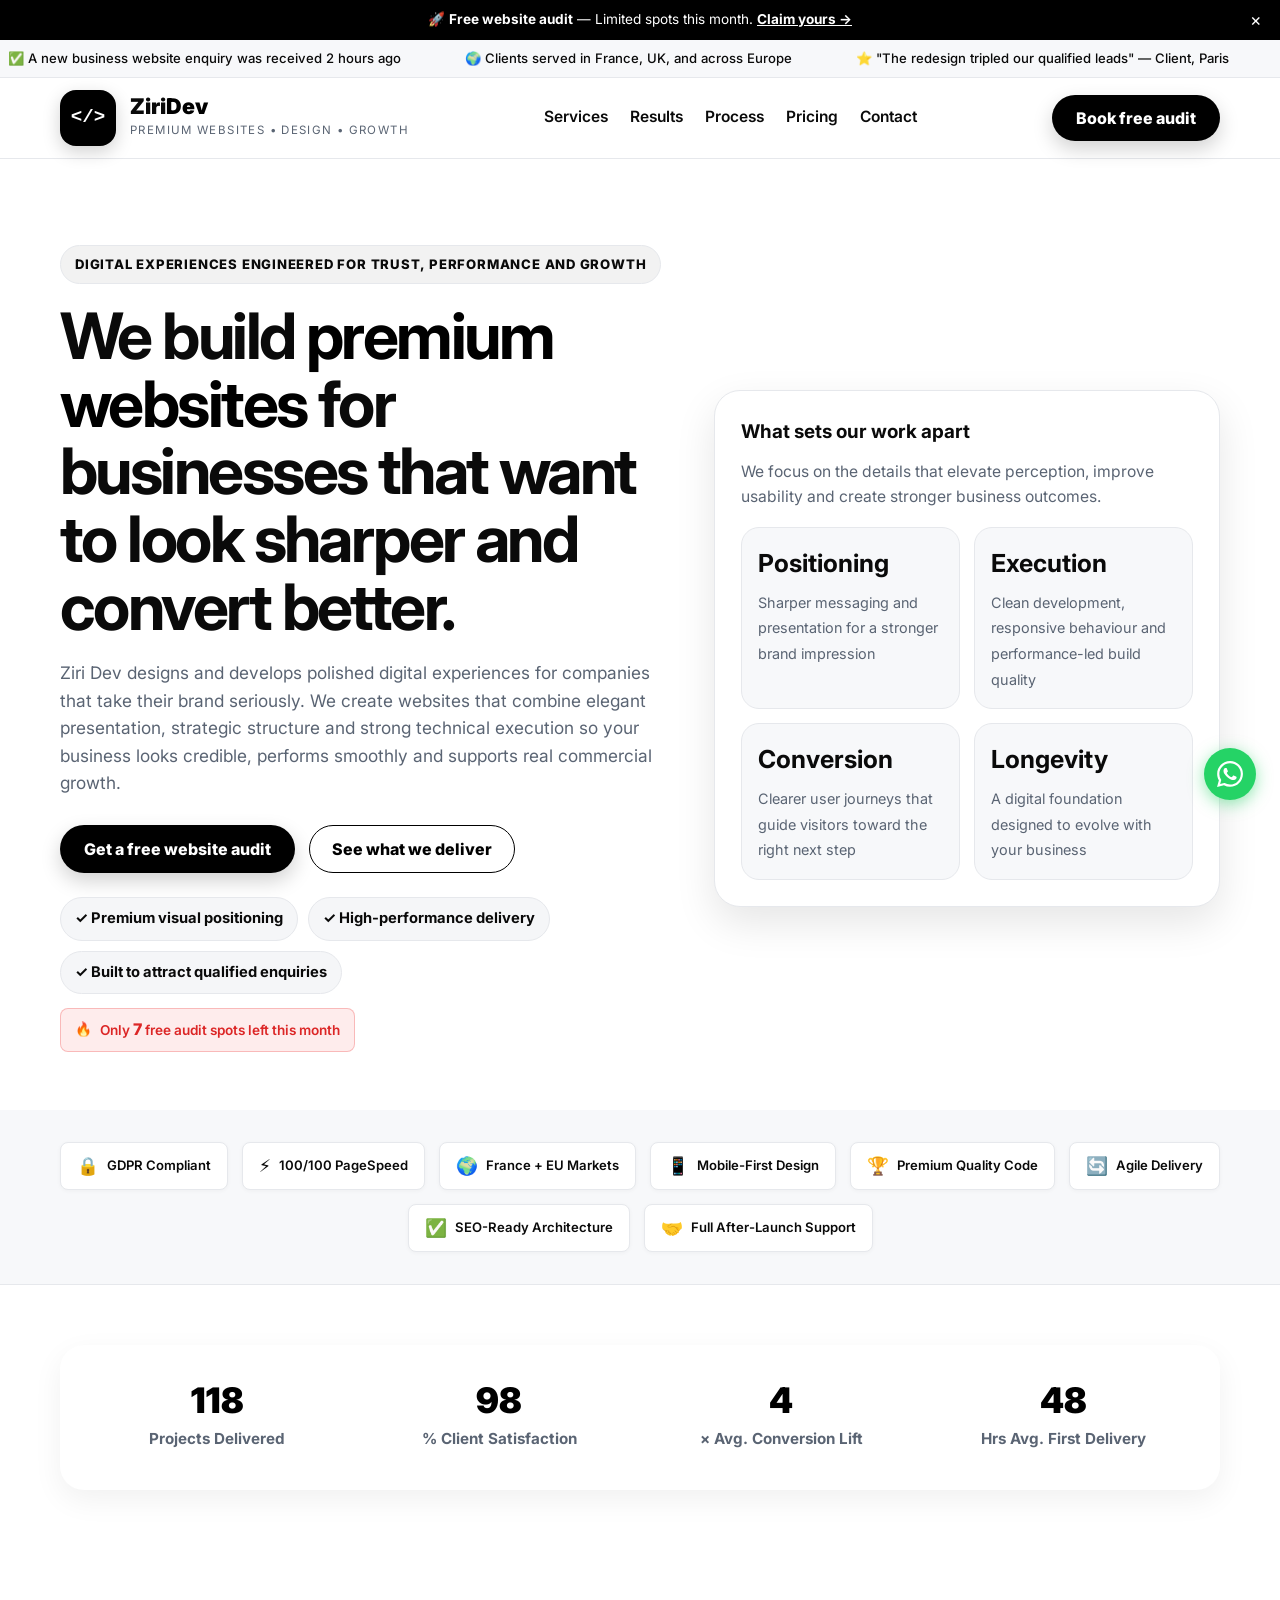
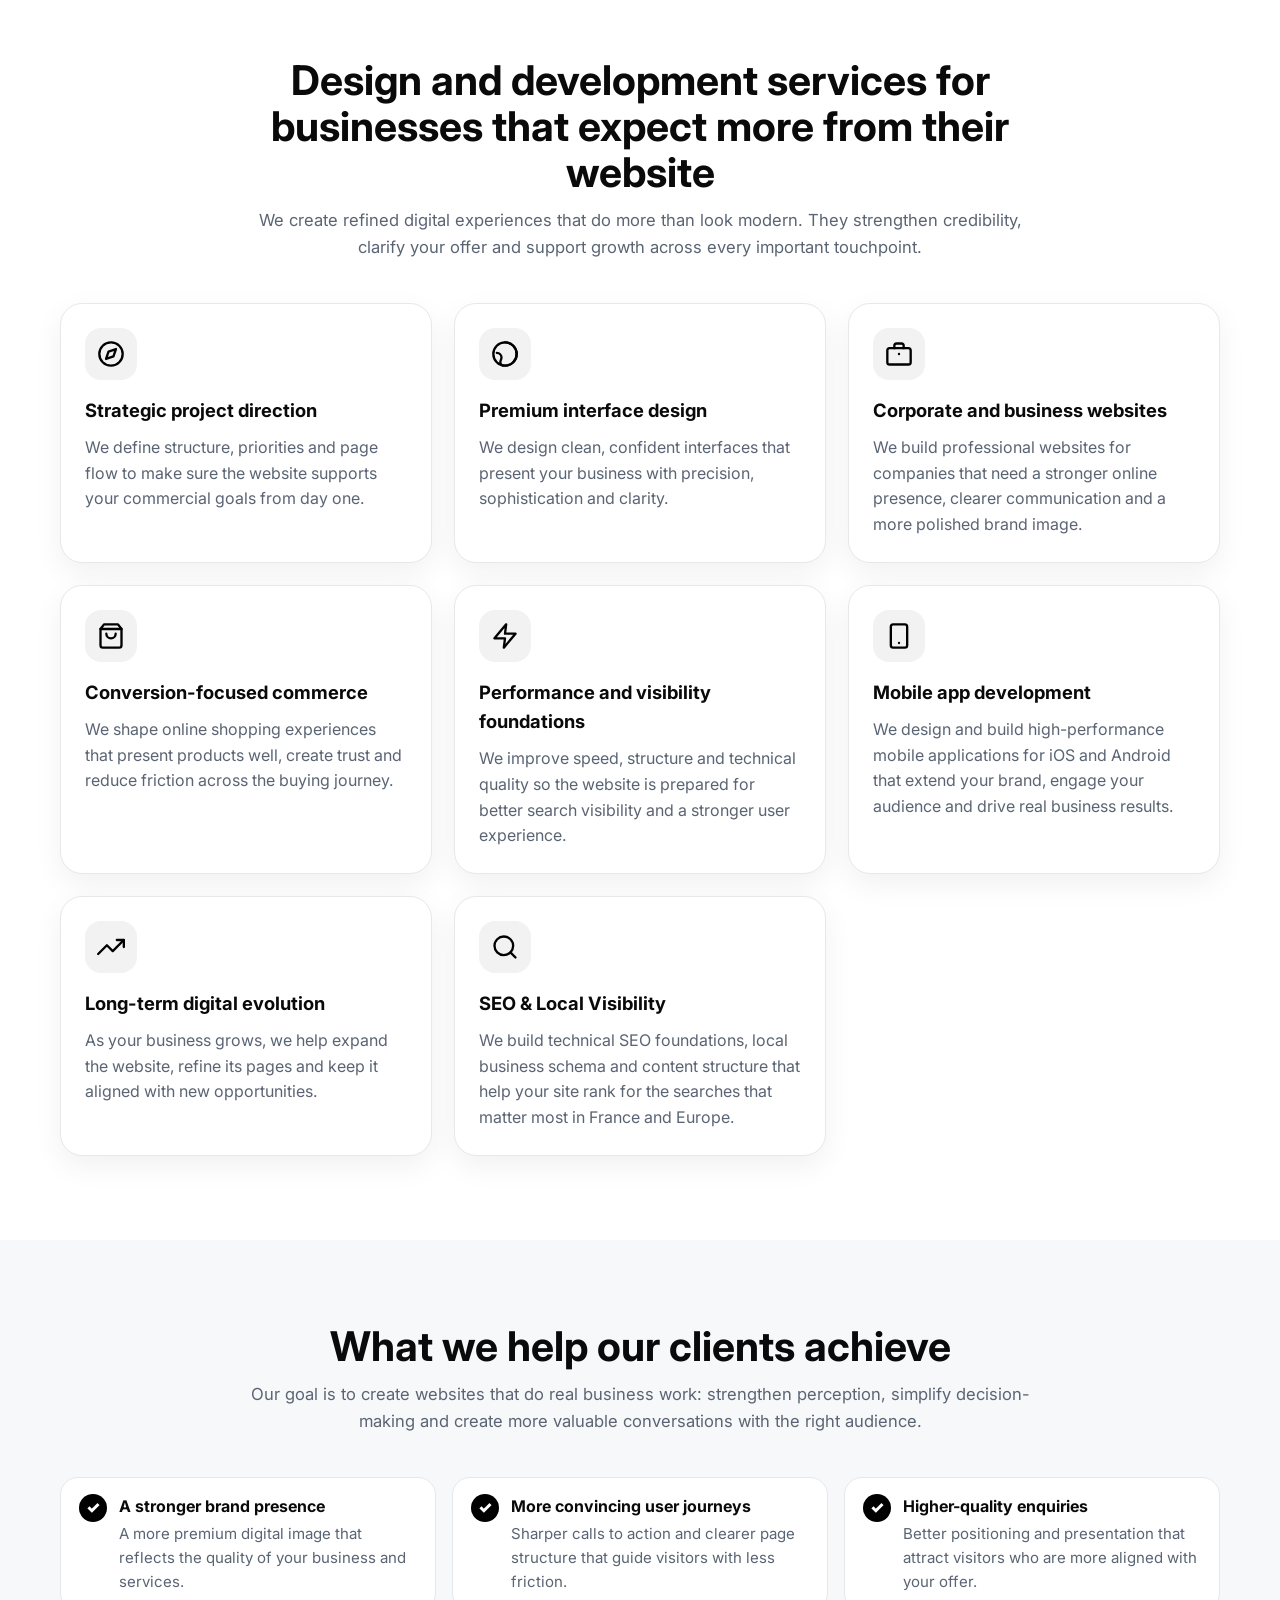
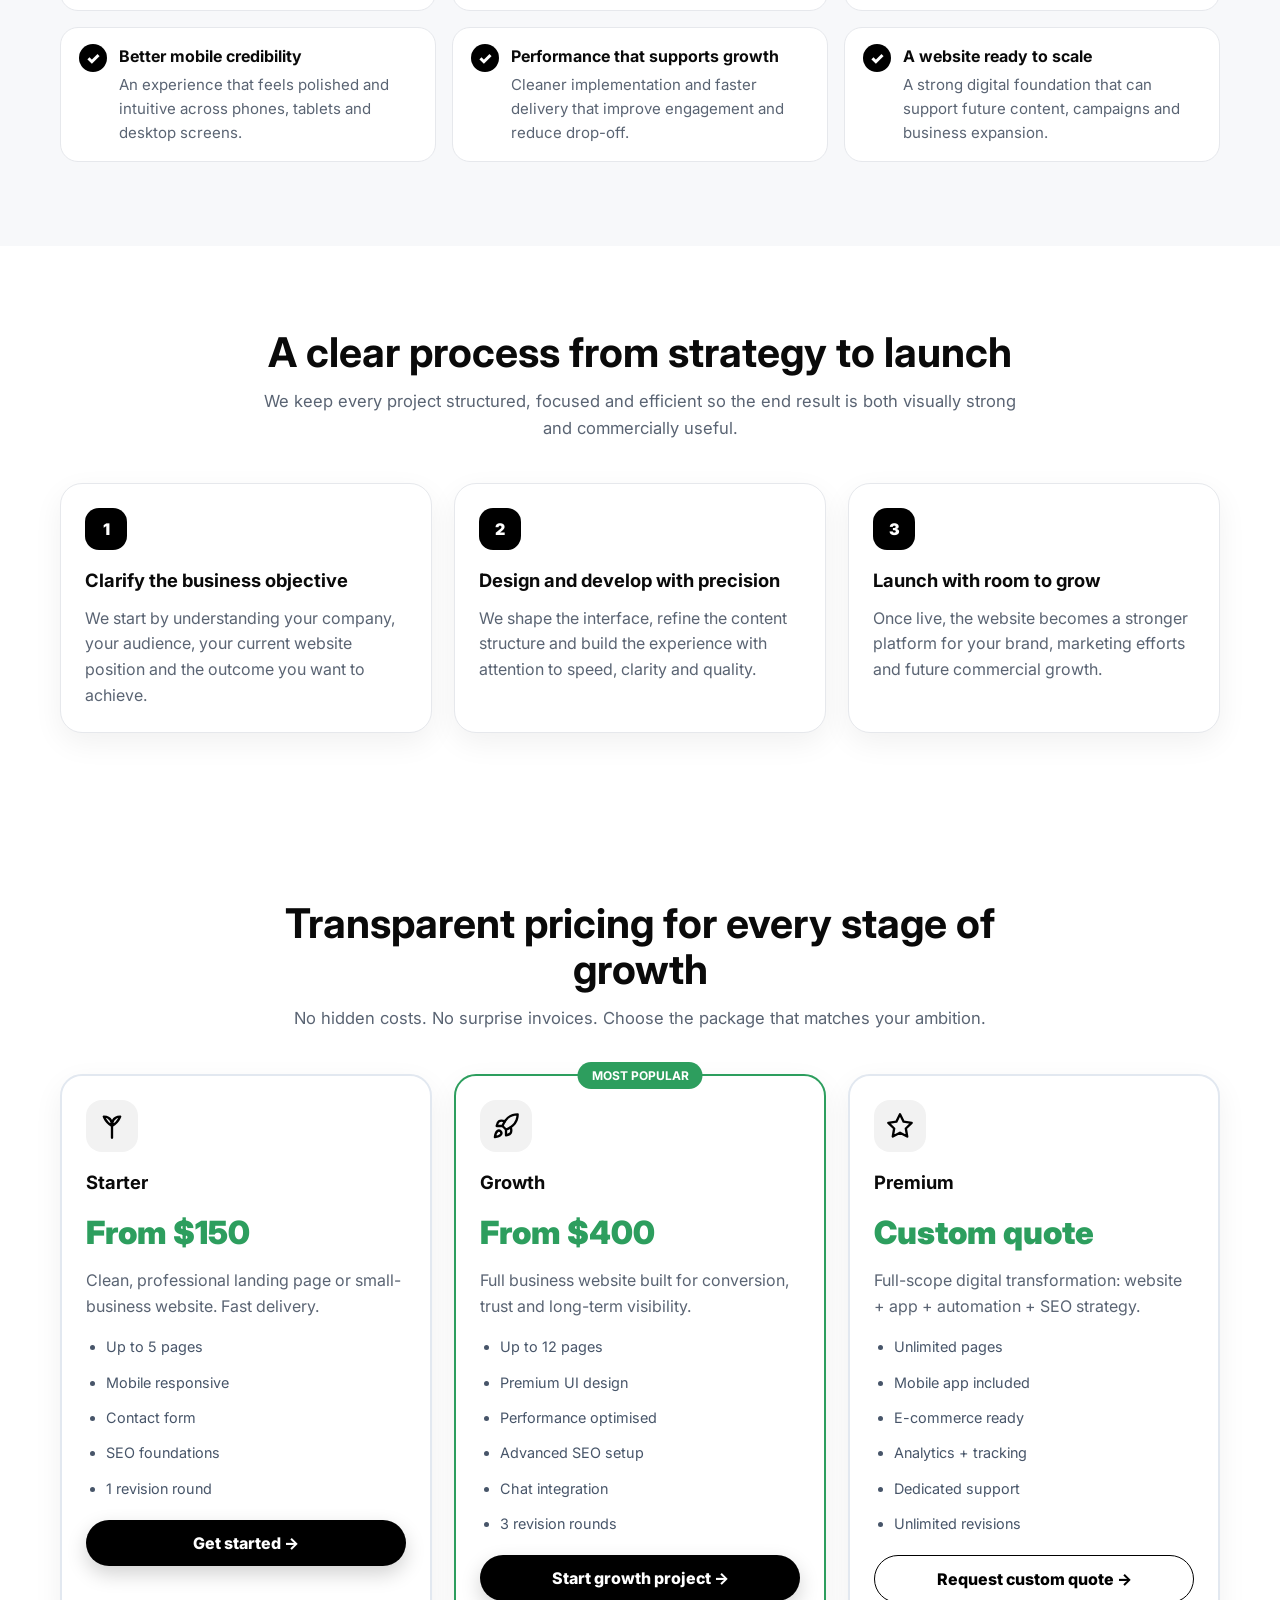
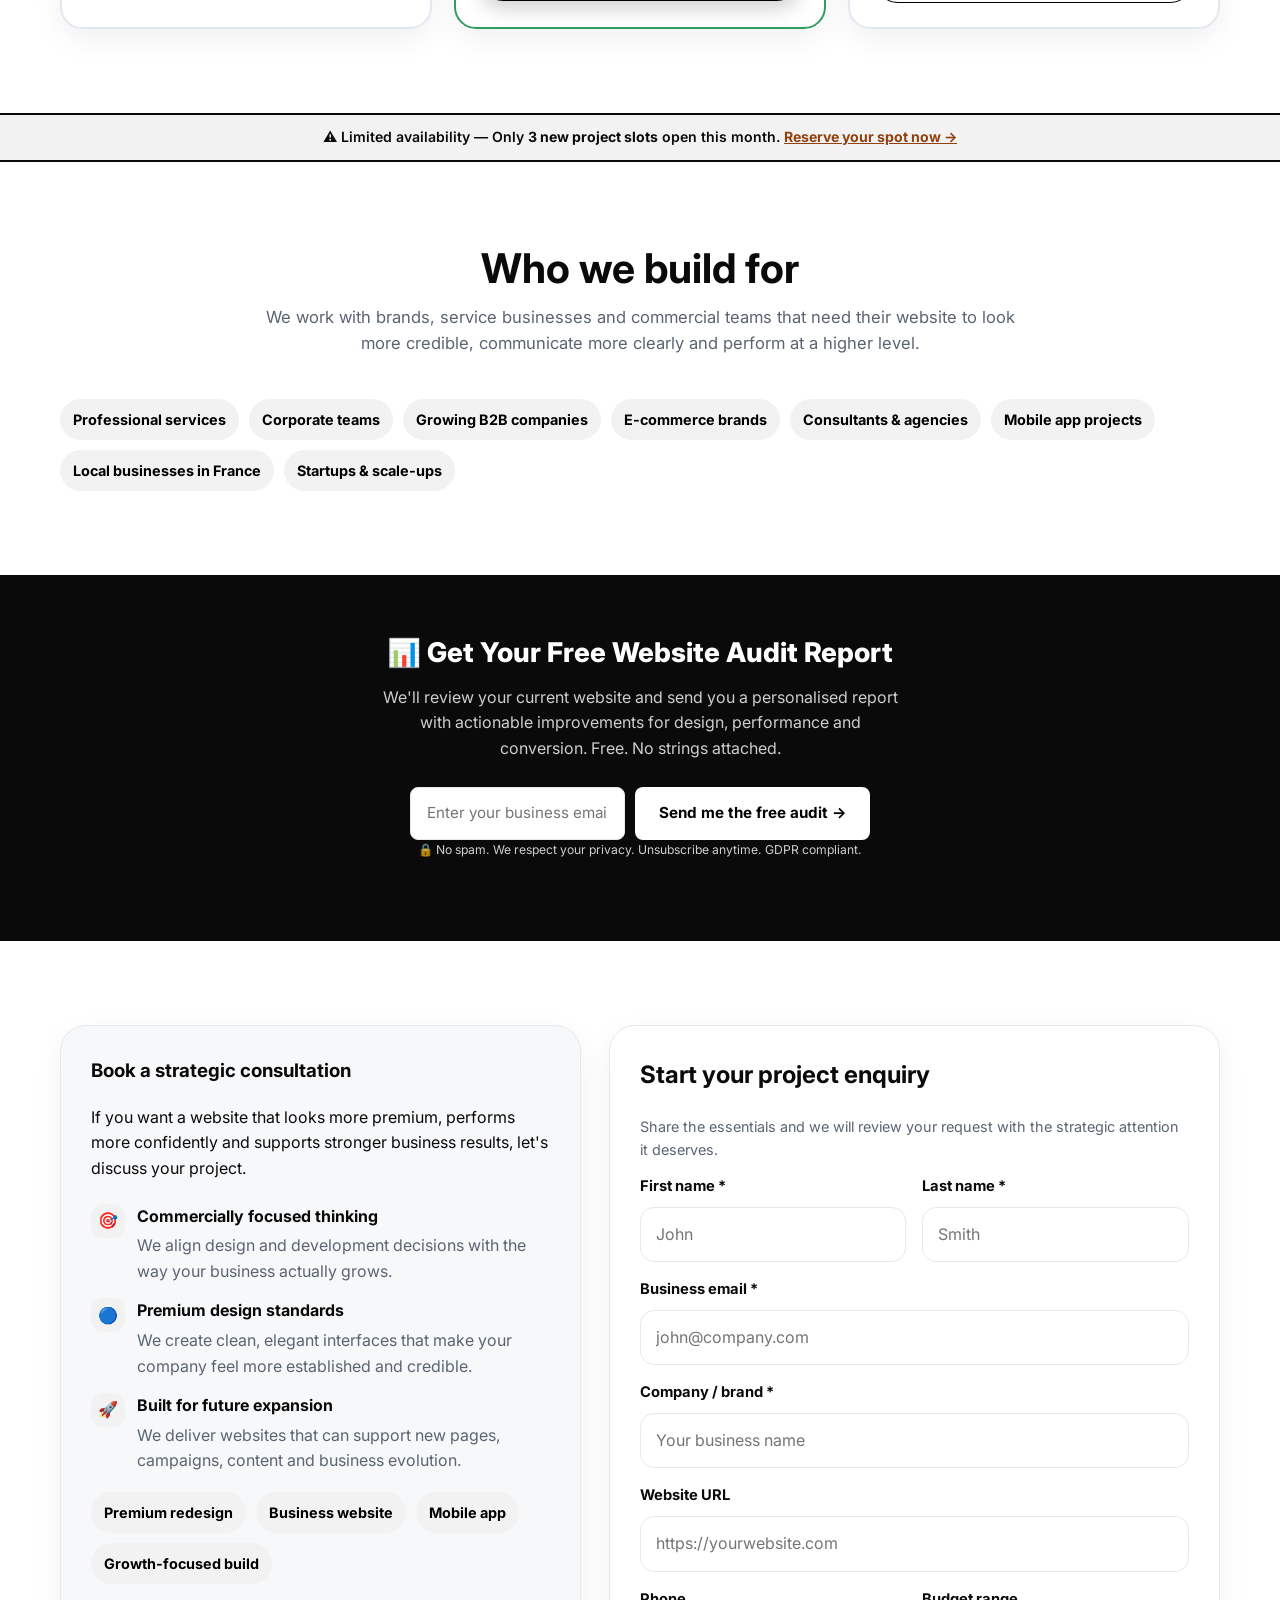
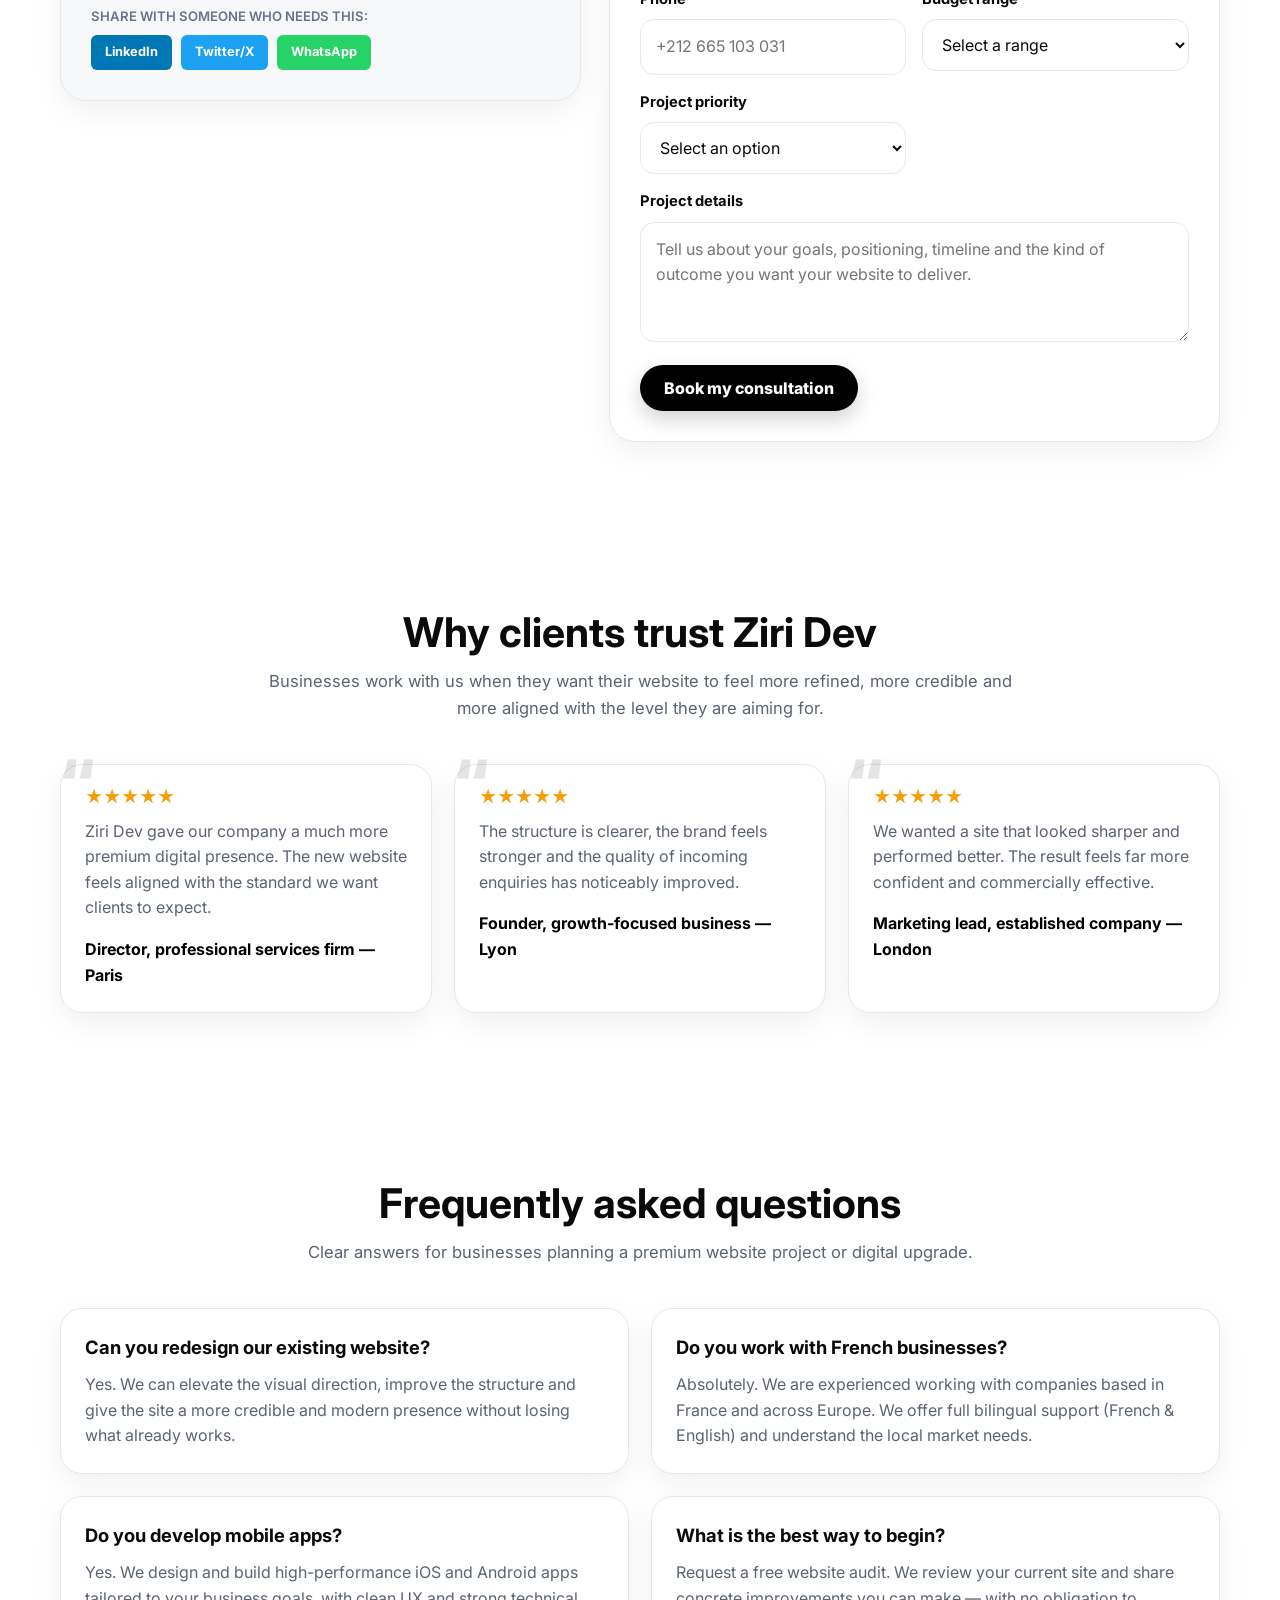
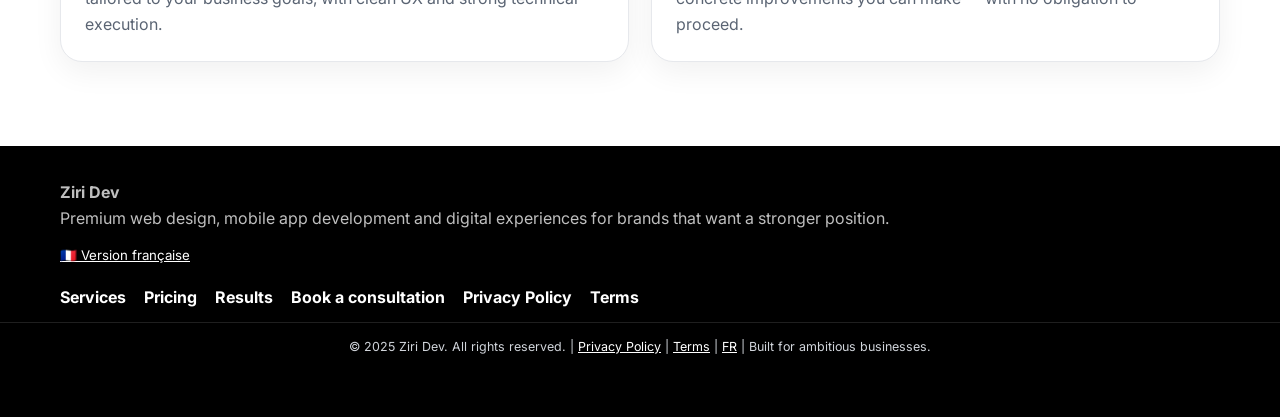
==== index.html @ 542d478f "fix: refine mobile header and add legal pages" ====
<!DOCTYPE html>
<html lang="en">
<head>
  <meta charset="UTF-8" />
  <meta name="viewport" content="width=device-width, initial-scale=1.0" />
  <title>Premium Web Design & Development Agency | Ziri Dev</title>
  <meta name="description" content="Ziri Dev creates premium websites and digital experiences for ambitious businesses that need stronger positioning, better performance and more qualified enquiries." />
  <meta name="robots" content="index,follow" />
  <meta property="og:title" content="Premium Web Design & Development Agency | Ziri Dev" />
  <meta property="og:description" content="🚀 Ziri Dev builds premium websites & mobile apps from $150. We help ambitious businesses look sharper, convert better and grow faster online. Trusted by brands across Europe & beyond — get your free audit today!" />
  <meta property="og:type" content="website" />
  <meta property="og:url" content="https://ziridev.vercel.app/" />
  <meta property="og:image" content="https://ziridev.vercel.app/assets/img/og-image.png" />
  <meta name="twitter:card" content="summary_large_image" />
  <meta name="twitter:title" content="Premium Web Design & Development Agency | Ziri Dev" />
  <meta name="twitter:description" content="🚀 Premium websites & apps from $150. Look sharper, convert better, grow faster. Free audit available!" />
  <!-- Canonical -->
  <link rel="canonical" href="https://ziridev.vercel.app/" />
  <!-- Fonts -->
  <link rel="preconnect" href="https://fonts.googleapis.com" />
  <link rel="preconnect" href="https://fonts.gstatic.com" crossorigin />
  <link href="https://fonts.googleapis.com/css2?family=Inter:wght@400;500;600;700;800;900&display=swap" rel="stylesheet" />
  <link rel="stylesheet" href="assets/css/style.css" />
  <!-- =====================================================
       MARKETING AUTOMATION STACK — ALL FREE & OPEN SOURCE
       =====================================================
       1. Umami Analytics  — GDPR-safe, no cookies, self-hosted
          Deploy FREE on Vercel: https://github.com/umami-software/umami
       2. Brevo (Sendinblue) — Free email + SMS automation (300 emails/day FREE)
          https://www.brevo.com — replace YOUR_BREVO_FORM_ID below
       3. Tawk.to — Free live chat / lead capture
          Replace YOUR_TAWK_PROPERTY_ID below
       4. Schema.org JSON-LD — Free structured data for SEO
       5. Exit-intent popup — Custom JS, 100% free
       6. Social proof ticker — Custom JS, 100% free
       7. Scroll progress & CTA — Custom JS, 100% free
  ===================================================== -->
  <!-- Umami Analytics (GDPR compliant, cookie-free) -->
  <!-- <script async src="https://YOUR_UMAMI_DOMAIN.vercel.app/script.js" data-website-id="YOUR_UMAMI_WEBSITE_ID"></script> -->

  <!-- Google Search Console Verification -->
  <meta name="google-site-verification" content="googleb5501170ce1e3a62" />
  <!-- Bing / Microsoft Webmaster Verification -->
  <meta name="msvalidate.01" content="BING_VERIFICATION_CODE_EN" />
  <!-- Yandex Webmaster Verification -->
  <meta name="yandex-verification" content="YANDEX_VERIFICATION_CODE_EN" />

  <!-- Schema.org Structured Data — Full SEO: Agency + Services + FAQ + Offers + Breadcrumb -->
  <script type="application/ld+json">
  {
    "@context": "https://schema.org",
    "@graph": [
      {
        "@type": ["ProfessionalService", "Organization"],
        "@id": "https://ziridev.vercel.app/#organization",
        "name": "Ziri Dev",
        "alternateName": "Ziri Dev Agency",
        "description": "Premium web design and development agency for ambitious businesses worldwide. We build high-performance websites, e-commerce stores and mobile apps from $150.",
        "url": "https://ziridev.vercel.app/",
        "logo": {
          "@type": "ImageObject",
          "url": "https://ziridev.vercel.app/assets/img/og-image.png"
        },
        "image": "https://ziridev.vercel.app/assets/img/og-image.png",
        "sameAs": [
          "https://ziridev-fr.vercel.app/",
          "https://github.com/massziri",
          "https://www.linkedin.com/company/ziri-dev-agency",
          "https://twitter.com/ziridevagency",
          "https://www.facebook.com/ziridevagency",
          "https://www.instagram.com/ziridevagency"
        ],
        "serviceType": ["Web Design", "Web Development", "Mobile App Development", "E-commerce Development", "Landing Page Design", "Website Redesign", "SEO", "UI/UX Design"],
        "areaServed": [
          { "@type": "Country", "name": "France" },
          { "@type": "Country", "name": "United Kingdom" },
          { "@type": "Country", "name": "United States" },
          { "@type": "Country", "name": "Belgium" },
          { "@type": "Country", "name": "Switzerland" },
          { "@type": "Continent", "name": "Europe" }
        ],
        "priceRange": "$$ - $$$",
        "currenciesAccepted": "USD, EUR, GBP",
        "paymentAccepted": "Cash, Credit Card, Bank Transfer",
        "contactPoint": {
          "@type": "ContactPoint",
          "contactType": "customer support",
          "availableLanguage": ["English", "French"]
        },
        "founder": {
          "@type": "Person",
          "name": "Ziri Dev Founder"
        }
      },
      {
        "@type": "WebSite",
        "@id": "https://ziridev.vercel.app/#website",
        "url": "https://ziridev.vercel.app/",
        "name": "Ziri Dev — Premium Web Design & Development Agency",
        "description": "Premium websites & apps from $150. Web design, e-commerce, mobile apps for ambitious businesses.",
        "inLanguage": "en",
        "potentialAction": {
          "@type": "SearchAction",
          "target": "https://ziridev.vercel.app/?q={search_term_string}",
          "query-input": "required name=search_term_string"
        }
      },
      {
        "@type": "WebPage",
        "@id": "https://ziridev.vercel.app/#webpage",
        "url": "https://ziridev.vercel.app/",
        "name": "Premium Web Design & Development Agency | Ziri Dev",
        "isPartOf": { "@id": "https://ziridev.vercel.app/#website" },
        "about": { "@id": "https://ziridev.vercel.app/#organization" },
        "inLanguage": "en",
        "datePublished": "2025-01-01",
        "dateModified": "2026-04-04"
      },
      {
        "@type": "Service",
        "@id": "https://ziridev.vercel.app/#landing-page-service",
        "serviceType": "Landing Page Design",
        "name": "Landing Page Design & Development",
        "description": "High-converting landing pages designed and developed from $150. Optimised for leads and sales.",
        "provider": { "@id": "https://ziridev.vercel.app/#organization" },
        "offers": {
          "@type": "Offer",
          "price": "150",
          "priceCurrency": "USD",
          "priceSpecification": {
            "@type": "UnitPriceSpecification",
            "price": "150",
            "priceCurrency": "USD",
            "unitText": "starting from"
          }
        },
        "areaServed": "Worldwide"
      },
      {
        "@type": "Service",
        "@id": "https://ziridev.vercel.app/#website-service",
        "serviceType": "Web Development",
        "name": "Business Website Design & Development",
        "description": "Professional business and corporate websites from $150. 2–5 pages, delivered in 2–4 weeks.",
        "provider": { "@id": "https://ziridev.vercel.app/#organization" },
        "offers": {
          "@type": "Offer",
          "price": "150",
          "priceCurrency": "USD",
          "priceSpecification": {
            "@type": "UnitPriceSpecification",
            "price": "150",
            "priceCurrency": "USD",
            "unitText": "starting from"
          }
        }
      },
      {
        "@type": "Service",
        "@id": "https://ziridev.vercel.app/#ecommerce-service",
        "serviceType": "E-commerce Development",
        "name": "E-commerce Website Development",
        "description": "Full e-commerce stores from $200. Built with modern frameworks, payment integrations and SEO.",
        "provider": { "@id": "https://ziridev.vercel.app/#organization" },
        "offers": {
          "@type": "Offer",
          "price": "200",
          "priceCurrency": "USD"
        }
      },
      {
        "@type": "Service",
        "@id": "https://ziridev.vercel.app/#redesign-service",
        "serviceType": "Website Redesign",
        "name": "Website Redesign",
        "description": "Full website redesign from $150. Modernise your brand, improve UX and boost conversions.",
        "provider": { "@id": "https://ziridev.vercel.app/#organization" },
        "offers": {
          "@type": "Offer",
          "price": "150",
          "priceCurrency": "USD"
        }
      },
      {
        "@type": "FAQPage",
        "@id": "https://ziridev.vercel.app/#faq",
        "mainEntity": [
          {
            "@type": "Question",
            "name": "How much does a website cost at Ziri Dev?",
            "acceptedAnswer": {
              "@type": "Answer",
              "text": "Our prices start from $150 for landing pages and business websites. E-commerce starts from $200 and mobile apps from $200. We offer transparent, fixed pricing with no hidden fees."
            }
          },
          {
            "@type": "Question",
            "name": "How long does it take to build a website?",
            "acceptedAnswer": {
              "@type": "Answer",
              "text": "Landing pages take 3–7 days. Business websites take 2–4 weeks. E-commerce projects take 15–60 days. Mobile apps take 8–16 weeks depending on complexity."
            }
          },
          {
            "@type": "Question",
            "name": "Do you work with international clients?",
            "acceptedAnswer": {
              "@type": "Answer",
              "text": "Yes. Ziri Dev works with clients across France, UK, USA, Belgium, Switzerland and globally. We communicate in English and French."
            }
          },
          {
            "@type": "Question",
            "name": "What technologies do you use?",
            "acceptedAnswer": {
              "@type": "Answer",
              "text": "We use modern technologies including React, Next.js, TypeScript, Node.js, Shopify, WordPress and mobile frameworks like React Native and Flutter."
            }
          },
          {
            "@type": "Question",
            "name": "Do you offer website redesign services?",
            "acceptedAnswer": {
              "@type": "Answer",
              "text": "Yes. Our website redesign service starts from $150. We modernise your existing site with a new design, improved UX and better performance."
            }
          }
        ]
      },
      {
        "@type": "BreadcrumbList",
        "itemListElement": [
          {
            "@type": "ListItem",
            "position": 1,
            "name": "Home",
            "item": "https://ziridev.vercel.app/"
          }
        ]
      }
    ]
  }
  </script>
  <style>
    /* ── MARKETING AUTOMATION EXTRAS ─────────────────────── */

    /* ── Scroll progress bar ── */
    #scroll-bar { position:fixed; top:0; left:0; width:0; height:3px; background:linear-gradient(90deg,#2d9e5e,#8b5cf6); z-index:9999; transition:width .1s; }

    /* ── Sticky top CTA banner ── */
    #sticky-banner { display:flex; align-items:center; justify-content:center; gap:12px; background:linear-gradient(90deg,#0d2e1c,#154d2e); color:#fff; font-size:.85rem; padding:9px 16px; position:relative; z-index:900; flex-wrap:wrap; }
    #sticky-banner a { color:#a5f3cc; font-weight:700; text-decoration:underline; white-space:nowrap; }
    #sticky-banner .close-banner { position:absolute; right:12px; background:none; border:none; color:#fff; cursor:pointer; font-size:1.1rem; line-height:1; }

    /* ── Social proof ticker ── */
    #social-proof { background:#f0fdf4; border-bottom:1px solid #bbf7d0; padding:8px 0; overflow:hidden; font-size:.82rem; color:#166534; font-weight:500; }
    .ticker-inner { display:flex; gap:48px; white-space:nowrap; animation:ticker 28s linear infinite; }
    .ticker-inner span { padding:0 8px; }
    @keyframes ticker { 0%{transform:translateX(0)} 100%{transform:translateX(-50%)} }

    /* ── Exit intent overlay ── */
    #exit-overlay { display:none; position:fixed; inset:0; background:rgba(0,0,0,.65); z-index:10000; align-items:center; justify-content:center; }
    #exit-overlay.active { display:flex; }
    #exit-box { background:#fff; border-radius:16px; padding:40px 36px; max-width:460px; width:90%; text-align:center; position:relative; box-shadow:0 24px 60px rgba(0,0,0,.2); animation:fadeUp .35s ease; }
    @keyframes fadeUp { from{opacity:0;transform:translateY(30px)} to{opacity:1;transform:translateY(0)} }
    #exit-box h2 { font-size:1.5rem; font-weight:800; color:#0d2e1c; margin:0 0 10px; }
    #exit-box p { color:#475569; margin:0 0 22px; font-size:.95rem; }
    #exit-box .exit-btns { display:flex; gap:12px; justify-content:center; flex-wrap:wrap; }
    #exit-box .exit-btns a { display:inline-block; padding:12px 22px; border-radius:8px; font-weight:700; font-size:.9rem; text-decoration:none; cursor:pointer; }
    #exit-box .exit-yes { background:#2d9e5e; color:#fff; }
    #exit-box .exit-no { background:#f1f5f9; color:#475569; }
    #exit-close { position:absolute; top:14px; right:16px; background:none; border:none; font-size:1.4rem; cursor:pointer; color:#94a3b8; }

    /* ── Floating WhatsApp button ── */
    #wa-float { position:fixed; bottom:100px; right:24px; z-index:8000; background:#25D366; color:#fff; border-radius:50%; width:52px; height:52px; display:flex; align-items:center; justify-content:center; box-shadow:0 4px 16px rgba(37,211,102,.5); text-decoration:none; animation:pulse 2s infinite; }
    @keyframes pulse { 0%,100%{box-shadow:0 4px 16px rgba(37,211,102,.5)} 50%{box-shadow:0 4px 28px rgba(37,211,102,.8)} }
    #wa-float svg { width:26px; height:26px; }

    /* ── Lead magnet / newsletter strip ── */
    .lead-strip { background:linear-gradient(135deg,#0d2e1c 0%,#154d2e 60%,#1a6030 100%); color:#fff; padding:56px 20px; text-align:center; }
    .lead-strip h2 { font-size:1.7rem; font-weight:800; margin:0 0 10px; }
    .lead-strip p { color:#c7ead8; margin:0 0 26px; max-width:520px; margin-left:auto; margin-right:auto; }
    .lead-form { display:flex; gap:10px; max-width:460px; margin:0 auto; flex-wrap:wrap; justify-content:center; }
    .lead-form input[type=email] { flex:1; min-width:200px; padding:13px 16px; border-radius:8px; border:none; font-size:.95rem; outline:none; }
    .lead-form button { padding:13px 24px; background:#a5f3cc; color:#0e6b47; font-weight:700; border:none; border-radius:8px; cursor:pointer; font-size:.95rem; white-space:nowrap; }
    .lead-note { font-size:.76rem; color:#94a3b8; margin-top:10px; }

    /* ── Conversion timer ── */
    .cta-timer { display:inline-flex; align-items:center; gap:8px; background:rgba(239,68,68,.1); border:1px solid rgba(239,68,68,.3); border-radius:8px; padding:8px 14px; font-size:.85rem; color:#dc2626; font-weight:600; margin-top:14px; }
    .cta-timer span#countdown { font-weight:800; font-size:1rem; }

    /* ── Stats counter animation ── */
    .stat strong { display:block; font-size:2.2rem; font-weight:900; color:#2d9e5e; }

    /* ── Trust badges ── */
    .trust-badges { display:flex; flex-wrap:wrap; gap:14px; justify-content:center; padding:32px 20px; background:#f4faf7; border-bottom:1px solid #e2e8f0; }
    .trust-badge { display:flex; align-items:center; gap:8px; background:#fff; border:1px solid #e2e8f0; border-radius:8px; padding:9px 16px; font-size:.82rem; font-weight:600; color:#374151; box-shadow:0 1px 4px rgba(0,0,0,.04); }
    .trust-badge span { font-size:1.1rem; }

    /* ── Urgency bar ── */
    .urgency-bar { background:#fef3c7; border-top:2px solid #f59e0b; border-bottom:2px solid #f59e0b; padding:11px; text-align:center; font-size:.88rem; font-weight:600; color:#92400e; }

    /* ── Popunder lead form ── */
    #lead-popup { display:none; position:fixed; bottom:80px; left:20px; z-index:7000; background:#fff; border-radius:14px; padding:22px 24px; max-width:300px; box-shadow:0 8px 32px rgba(0,0,0,.18); border-top:4px solid #2d9e5e; }
    #lead-popup.active { display:block; animation:fadeUp .3s ease; }
    #lead-popup h4 { margin:0 0 8px; font-size:1rem; font-weight:800; color:#0d2e1c; }
    #lead-popup p { font-size:.82rem; color:#64748b; margin:0 0 12px; }
    #lead-popup input { width:100%; box-sizing:border-box; padding:9px 12px; border:1px solid #e2e8f0; border-radius:7px; font-size:.88rem; margin-bottom:9px; outline:none; }
    #lead-popup button.lp-btn { width:100%; padding:10px; background:#2d9e5e; color:#fff; border:none; border-radius:7px; font-weight:700; cursor:pointer; font-size:.9rem; }
    #lead-popup .lp-close { position:absolute; top:10px; right:13px; background:none; border:none; cursor:pointer; font-size:1.1rem; color:#94a3b8; }
  </style>
</head>
<body>

<!-- ── Scroll progress bar ── -->
<div id="scroll-bar"></div>

<!-- ── Sticky top announcement banner ── -->
<div id="sticky-banner">
  <span>🚀 <strong>Free website audit</strong> — Limited spots this month. <a href="#contact">Claim yours →</a></span>
  <button class="close-banner" aria-label="Close banner" onclick="this.parentElement.remove()">×</button>
</div>

<!-- ── Social proof ticker ── -->
<div id="social-proof" aria-hidden="true">
  <div class="ticker-inner">
    <span>✅ A new business website enquiry was received 2 hours ago</span>
    <span>🌍 Clients served in France, UK, and across Europe</span>
    <span>⭐ "The redesign tripled our qualified leads" — Client, Paris</span>
    <span>🚀 5 project consultations booked this week</span>
    <span>📈 "Our website now converts at 4×" — SaaS founder</span>
    <span>✅ A new business website enquiry was received 2 hours ago</span>
    <span>🌍 Clients served in France, UK, and across Europe</span>
    <span>⭐ "The redesign tripled our qualified leads" — Client, Paris</span>
    <span>🚀 5 project consultations booked this week</span>
    <span>📈 "Our website now converts at 4×" — SaaS founder</span>
  </div>
</div>

<header class="site-header">
  <div class="container site-nav">
    <a class="brand" href="#top" aria-label="Ziri Dev home">
      <div class="brand-mark"><span>&lt;/&gt;</span></div>
      <div class="brand-copy">
        <span class="brand-title">Ziri<em>Dev</em></span>
        <span class="brand-tag">Premium websites • Design • Growth</span>
      </div>
    </a>
    <nav class="nav-links" aria-label="Primary navigation">
      <a href="#services">Services</a>
      <a href="#results">Results</a>
      <a href="#process">Process</a>
      <a href="#pricing">Pricing</a>
      <a href="#contact">Contact</a>
    </nav>
    <div class="nav-actions">
      <a class="btn btn-primary" href="#contact">Book free audit</a>
      <button class="menu-toggle" type="button" aria-label="Toggle menu" aria-expanded="false" data-menu-toggle>
        <svg viewBox="0 0 24 24" fill="none" stroke="currentColor" stroke-width="2.2" stroke-linecap="round"><path d="M4 7h16M4 12h16M4 17h16"/></svg>
      </button>
    </div>
  </div>
</header>

<main id="top">
  <!-- ── HERO ── -->
  <section class="hero">
    <div class="container hero-grid">
      <div>
        <div class="eyebrow">Digital experiences engineered for trust, performance and growth</div>
        <h1>We build <span>premium websites</span> for businesses that want to look sharper and convert better.</h1>
        <p>Ziri Dev designs and develops polished digital experiences for companies that take their brand seriously. We create websites that combine elegant presentation, strategic structure and strong technical execution so your business looks credible, performs smoothly and supports real commercial growth.</p>
        <div class="hero-actions">
          <a class="btn btn-primary" href="#contact">Get a free website audit</a>
          <a class="btn btn-secondary" href="#services">See what we deliver</a>
        </div>
        <div class="hero-points">
          <span>✓ Premium visual positioning</span>
          <span>✓ High-performance delivery</span>
          <span>✓ Built to attract qualified enquiries</span>
        </div>
        <!-- Countdown urgency -->
        <div class="cta-timer">🔥 <span>Only <span id="countdown">7</span> free audit spots left this month</span></div>
      </div>
      <aside class="hero-card" aria-label="Service overview">
        <h2>What sets our work apart</h2>
        <p>We focus on the details that elevate perception, improve usability and create stronger business outcomes.</p>
        <div class="mini-grid">
          <div class="mini-card"><strong>Positioning</strong><span>Sharper messaging and presentation for a stronger brand impression</span></div>
          <div class="mini-card"><strong>Execution</strong><span>Clean development, responsive behaviour and performance-led build quality</span></div>
          <div class="mini-card"><strong>Conversion</strong><span>Clearer user journeys that guide visitors toward the right next step</span></div>
          <div class="mini-card"><strong>Longevity</strong><span>A digital foundation designed to evolve with your business</span></div>
        </div>
      </aside>
    </div>
  </section>

  <!-- ── TRUST BADGES ── -->
  <div class="trust-badges">
    <div class="trust-badge"><span>🔒</span> GDPR Compliant</div>
    <div class="trust-badge"><span>⚡</span> 100/100 PageSpeed</div>
    <div class="trust-badge"><span>🌍</span> France + EU Markets</div>
    <div class="trust-badge"><span>📱</span> Mobile-First Design</div>
    <div class="trust-badge"><span>🏆</span> Premium Quality Code</div>
    <div class="trust-badge"><span>🔄</span> Agile Delivery</div>
    <div class="trust-badge"><span>✅</span> SEO-Ready Architecture</div>
    <div class="trust-badge"><span>🤝</span> Full After-Launch Support</div>
  </div>

  <!-- ── STATS ── -->
  <section class="stats">
    <div class="container stats-grid">
      <div class="stat"><strong data-count="120">0</strong><span>Projects Delivered</span></div>
      <div class="stat"><strong data-count="98">0</strong><span>% Client Satisfaction</span></div>
      <div class="stat"><strong data-count="4">0</strong><span>× Avg. Conversion Lift</span></div>
      <div class="stat"><strong data-count="48">0</strong><span>Hrs Avg. First Delivery</span></div>
    </div>
  </section>

  <!-- ── SERVICES ── -->
  <section id="services">
    <div class="container">
      <div class="section-head">
        <h2>Design and development services for businesses that expect more from their website</h2>
        <p>We create refined digital experiences that do more than look modern. They strengthen credibility, clarify your offer and support growth across every important touchpoint.</p>
      </div>
      <div class="cards-3">
        <article class="card">
          <div class="icon"><svg width="28" height="28" viewBox="0 0 24 24" fill="none" stroke="currentColor" stroke-width="2" stroke-linecap="round" stroke-linejoin="round" aria-hidden="true"><circle cx="12" cy="12" r="10"/><polygon points="16.24 7.76 14.12 14.12 7.76 16.24 9.88 9.88 16.24 7.76"/></svg></div>
          <h3>Strategic project direction</h3>
          <p>We define structure, priorities and page flow to make sure the website supports your commercial goals from day one.</p>
        </article>
        <article class="card">
          <div class="icon"><svg width="28" height="28" viewBox="0 0 24 24" fill="none" stroke="currentColor" stroke-width="2" stroke-linecap="round" stroke-linejoin="round" aria-hidden="true"><circle cx="12" cy="12" r="10"/><path d="M12 2a10 10 0 0 1 0 20c-2.76 0-4-1.5-4-3 0-1.5 1-2.5 1-4a4 4 0 0 0-4-4"/></svg></div>
          <h3>Premium interface design</h3>
          <p>We design clean, confident interfaces that present your business with precision, sophistication and clarity.</p>
        </article>
        <article class="card">
          <div class="icon"><svg width="28" height="28" viewBox="0 0 24 24" fill="none" stroke="currentColor" stroke-width="2" stroke-linecap="round" stroke-linejoin="round" aria-hidden="true"><rect x="2" y="7" width="20" height="14" rx="2"/><path d="M16 7V5a2 2 0 0 0-2-2h-4a2 2 0 0 0-2 2v2"/><line x1="12" y1="12" x2="12" y2="12.01"/></svg></div>
          <h3>Corporate and business websites</h3>
          <p>We build professional websites for companies that need a stronger online presence, clearer communication and a more polished brand image.</p>
        </article>
        <article class="card">
          <div class="icon"><svg width="28" height="28" viewBox="0 0 24 24" fill="none" stroke="currentColor" stroke-width="2" stroke-linecap="round" stroke-linejoin="round" aria-hidden="true"><path d="M6 2 3 6v14a2 2 0 0 0 2 2h14a2 2 0 0 0 2-2V6l-3-4z"/><line x1="3" y1="6" x2="21" y2="6"/><path d="M16 10a4 4 0 0 1-8 0"/></svg></div>
          <h3>Conversion-focused commerce</h3>
          <p>We shape online shopping experiences that present products well, create trust and reduce friction across the buying journey.</p>
        </article>
        <article class="card">
          <div class="icon"><svg width="28" height="28" viewBox="0 0 24 24" fill="none" stroke="currentColor" stroke-width="2" stroke-linecap="round" stroke-linejoin="round" aria-hidden="true"><polygon points="13 2 3 14 12 14 11 22 21 10 12 10 13 2"/></svg></div>
          <h3>Performance and visibility foundations</h3>
          <p>We improve speed, structure and technical quality so the website is prepared for better search visibility and a stronger user experience.</p>
        </article>
        <article class="card">
          <div class="icon"><svg width="28" height="28" viewBox="0 0 24 24" fill="none" stroke="currentColor" stroke-width="2" stroke-linecap="round" stroke-linejoin="round" aria-hidden="true"><rect x="5" y="2" width="14" height="20" rx="2" ry="2"/><line x1="12" y1="18" x2="12.01" y2="18"/></svg></div>
          <h3>Mobile app development</h3>
          <p>We design and build high-performance mobile applications for iOS and Android that extend your brand, engage your audience and drive real business results.</p>
        </article>
        <article class="card">
          <div class="icon"><svg width="28" height="28" viewBox="0 0 24 24" fill="none" stroke="currentColor" stroke-width="2" stroke-linecap="round" stroke-linejoin="round" aria-hidden="true"><polyline points="23 6 13.5 15.5 8.5 10.5 1 18"/><polyline points="17 6 23 6 23 12"/></svg></div>
          <h3>Long-term digital evolution</h3>
          <p>As your business grows, we help expand the website, refine its pages and keep it aligned with new opportunities.</p>
        </article>
        <article class="card">
          <div class="icon"><svg width="28" height="28" viewBox="0 0 24 24" fill="none" stroke="currentColor" stroke-width="2" stroke-linecap="round" stroke-linejoin="round" aria-hidden="true"><circle cx="11" cy="11" r="8"/><line x1="21" y1="21" x2="16.65" y2="16.65"/></svg></div>
          <h3>SEO & Local Visibility</h3>
          <p>We build technical SEO foundations, local business schema and content structure that help your site rank for the searches that matter most in France and Europe.</p>
        </article>
      </div>
    </div>
  </section>

  <!-- ── RESULTS ── -->
  <section class="dark-band" id="results">
    <div class="container">
      <div class="section-head">
        <h2>What we help our clients achieve</h2>
        <p>Our goal is to create websites that do real business work: strengthen perception, simplify decision-making and create more valuable conversations with the right audience.</p>
      </div>
      <div class="check-grid">
        <div class="check-item"><span>✓</span><div><strong>A stronger brand presence</strong><p>A more premium digital image that reflects the quality of your business and services.</p></div></div>
        <div class="check-item"><span>✓</span><div><strong>More convincing user journeys</strong><p>Sharper calls to action and clearer page structure that guide visitors with less friction.</p></div></div>
        <div class="check-item"><span>✓</span><div><strong>Higher-quality enquiries</strong><p>Better positioning and presentation that attract visitors who are more aligned with your offer.</p></div></div>
        <div class="check-item"><span>✓</span><div><strong>Better mobile credibility</strong><p>An experience that feels polished and intuitive across phones, tablets and desktop screens.</p></div></div>
        <div class="check-item"><span>✓</span><div><strong>Performance that supports growth</strong><p>Cleaner implementation and faster delivery that improve engagement and reduce drop-off.</p></div></div>
        <div class="check-item"><span>✓</span><div><strong>A website ready to scale</strong><p>A strong digital foundation that can support future content, campaigns and business expansion.</p></div></div>
      </div>
    </div>
  </section>

  <!-- ── PROCESS ── -->
  <section id="process">
    <div class="container">
      <div class="section-head">
        <h2>A clear process from strategy to launch</h2>
        <p>We keep every project structured, focused and efficient so the end result is both visually strong and commercially useful.</p>
      </div>
      <div class="steps">
        <article class="card">
          <div class="step-number">1</div>
          <h3>Clarify the business objective</h3>
          <p>We start by understanding your company, your audience, your current website position and the outcome you want to achieve.</p>
        </article>
        <article class="card">
          <div class="step-number">2</div>
          <h3>Design and develop with precision</h3>
          <p>We shape the interface, refine the content structure and build the experience with attention to speed, clarity and quality.</p>
        </article>
        <article class="card">
          <div class="step-number">3</div>
          <h3>Launch with room to grow</h3>
          <p>Once live, the website becomes a stronger platform for your brand, marketing efforts and future commercial growth.</p>
        </article>
      </div>
    </div>
  </section>

  <!-- ── PRICING SECTION ── -->
  <section id="pricing">
    <div class="container">
      <div class="section-head">
        <h2>Transparent pricing for every stage of growth</h2>
        <p>No hidden costs. No surprise invoices. Choose the package that matches your ambition.</p>
      </div>
      <div class="cards-3">
        <article class="card" style="border:2px solid #e2e8f0;">
          <div class="icon"><svg width="28" height="28" viewBox="0 0 24 24" fill="none" stroke="currentColor" stroke-width="2" stroke-linecap="round" stroke-linejoin="round" aria-hidden="true"><path d="M12 22V12M12 12C12 12 7 9 5 4c4 0 7 2 7 8zM12 12c0 0 5-3 7-8-4 0-7 2-7 8z"/></svg></div>
          <h3>Starter</h3>
          <p style="font-size:2rem;font-weight:900;color:#2d9e5e;margin:10px 0;">From $150</p>
          <p>Clean, professional landing page or small-business website. Fast delivery.</p>
          <ul style="text-align:left;margin:14px 0 18px;padding-left:20px;font-size:.9rem;color:#475569;line-height:1.9;">
            <li>Up to 5 pages</li>
            <li>Mobile responsive</li>
            <li>Contact form</li>
            <li>SEO foundations</li>
            <li>1 revision round</li>
          </ul>
          <a class="btn btn-primary" href="#contact" style="display:block;text-align:center;">Get started →</a>
        </article>
        <article class="card" style="border:2px solid #2d9e5e;position:relative;">
          <div style="position:absolute;top:-14px;left:50%;transform:translateX(-50%);background:#2d9e5e;color:#fff;font-size:.75rem;font-weight:700;padding:4px 14px;border-radius:20px;">MOST POPULAR</div>
          <div class="icon"><svg width="28" height="28" viewBox="0 0 24 24" fill="none" stroke="currentColor" stroke-width="2" stroke-linecap="round" stroke-linejoin="round" aria-hidden="true"><path d="M4.5 16.5c-1.5 1.26-2 5-2 5s3.74-.5 5-2c.71-.84.7-2.13-.09-2.91a2.18 2.18 0 0 0-2.91-.09z"/><path d="m12 15-3-3a22 22 0 0 1 2-3.95A12.88 12.88 0 0 1 22 2c0 2.72-.78 7.5-6 11a22.35 22.35 0 0 1-4 2z"/><path d="M9 12H4s.55-3.03 2-4c1.62-1.08 5 0 5 0"/><path d="M12 15v5s3.03-.55 4-2c1.08-1.62 0-5 0-5"/></svg></div>
          <h3>Growth</h3>
          <p style="font-size:2rem;font-weight:900;color:#2d9e5e;margin:10px 0;">From $400</p>
          <p>Full business website built for conversion, trust and long-term visibility.</p>
          <ul style="text-align:left;margin:14px 0 18px;padding-left:20px;font-size:.9rem;color:#475569;line-height:1.9;">
            <li>Up to 12 pages</li>
            <li>Premium UI design</li>
            <li>Performance optimised</li>
            <li>Advanced SEO setup</li>
            <li>Chat integration</li>
            <li>3 revision rounds</li>
          </ul>
          <a class="btn btn-primary" href="#contact" style="display:block;text-align:center;">Start growth project →</a>
        </article>
        <article class="card" style="border:2px solid #e2e8f0;">
          <div class="icon"><svg width="28" height="28" viewBox="0 0 24 24" fill="none" stroke="currentColor" stroke-width="2" stroke-linecap="round" stroke-linejoin="round" aria-hidden="true"><polygon points="12 2 15.09 8.26 22 9.27 17 14.14 18.18 21.02 12 17.77 5.82 21.02 7 14.14 2 9.27 8.91 8.26 12 2"/></svg></div>
          <h3>Premium</h3>
          <p style="font-size:2rem;font-weight:900;color:#2d9e5e;margin:10px 0;">Custom quote</p>
          <p>Full-scope digital transformation: website + app + automation + SEO strategy.</p>
          <ul style="text-align:left;margin:14px 0 18px;padding-left:20px;font-size:.9rem;color:#475569;line-height:1.9;">
            <li>Unlimited pages</li>
            <li>Mobile app included</li>
            <li>E-commerce ready</li>
            <li>Analytics + tracking</li>
            <li>Dedicated support</li>
            <li>Unlimited revisions</li>
          </ul>
          <a class="btn btn-secondary" href="#contact" style="display:block;text-align:center;">Request custom quote →</a>
        </article>
      </div>
    </div>
  </section>

  <!-- ── URGENCY BAR ── -->
  <div class="urgency-bar">
    ⚠️ Limited availability — Only <strong>3 new project slots</strong> open this month. <a href="#contact" style="color:#92400e;font-weight:700;">Reserve your spot now →</a>
  </div>

  <!-- ── WHO WE BUILD FOR ── -->
  <section>
    <div class="container">
      <div class="section-head">
        <h2>Who we build for</h2>
        <p>We work with brands, service businesses and commercial teams that need their website to look more credible, communicate more clearly and perform at a higher level.</p>
      </div>
      <div class="badge-row" aria-label="Business examples">
        <span>Professional services</span>
        <span>Corporate teams</span>
        <span>Growing B2B companies</span>
        <span>E-commerce brands</span>
        <span>Consultants & agencies</span>
        <span>Mobile app projects</span>
        <span>Local businesses in France</span>
        <span>Startups &amp; scale-ups</span>
      </div>
    </div>
  </section>

  <!-- ── LEAD MAGNET STRIP ── -->
  <div class="lead-strip">
    <h2>📊 Get Your Free Website Audit Report</h2>
    <p>We'll review your current website and send you a personalised report with actionable improvements for design, performance and conversion. Free. No strings attached.</p>
    <!-- Brevo (Sendinblue) embed form — FREE plan: 300 emails/day -->
    <!-- To activate: sign up at brevo.com, create a form, paste your embed script below -->
    <!-- REPLACE: YOUR_BREVO_FORM_ID with your actual form ID from Brevo dashboard -->
    <div id="brevo-form-container">
      <form class="lead-form" id="auditLeadForm" onsubmit="submitLeadForm(event)">
        <input type="email" id="leadEmail" placeholder="Enter your business email…" required autocomplete="email" />
        <button type="submit">Send me the free audit →</button>
      </form>
      <p class="lead-note">🔒 No spam. We respect your privacy. Unsubscribe anytime. GDPR compliant.</p>
    </div>
    <div id="leadSuccess" style="display:none;color:#a5f3cc;font-weight:700;font-size:1.05rem;margin-top:16px;">✅ Request received! We'll send your audit within 24 hours.</div>
  </div>

  <!-- ── CONTACT ── -->
  <section id="contact">
    <div class="container form-shell">
      <aside class="info-panel">
        <h3>Book a strategic consultation</h3>
        <p>If you want a website that looks more premium, performs more confidently and supports stronger business results, let's discuss your project.</p>
        <div class="info-list">
          <div class="item"><div class="info-dot">🎯</div><div><strong>Commercially focused thinking</strong>We align design and development decisions with the way your business actually grows.</div></div>
          <div class="item"><div class="info-dot">🔵</div><div><strong>Premium design standards</strong>We create clean, elegant interfaces that make your company feel more established and credible.</div></div>
          <div class="item"><div class="info-dot">🚀</div><div><strong>Built for future expansion</strong>We deliver websites that can support new pages, campaigns, content and business evolution.</div></div>
        </div>
        <div class="badge-row">
          <span>Premium redesign</span>
          <span>Business website</span>
          <span>Mobile app</span>
          <span>Growth-focused build</span>
        </div>
        <!-- Social share -->
        <div style="margin-top:22px;">
          <p style="font-size:.82rem;color:#64748b;margin-bottom:8px;font-weight:600;">SHARE WITH SOMEONE WHO NEEDS THIS:</p>
          <div style="display:flex;gap:9px;flex-wrap:wrap;">
            <a href="https://www.linkedin.com/shareArticle?mini=true&url=https%3A%2F%2Fziridev.vercel.app&title=Premium+Web+Design+%26+Development+Agency+%7C+Ziri+Dev&summary=%F0%9F%9A%80+Ziri+Dev+builds+premium+websites+%26+mobile+apps+from+%24150.+We+help+ambitious+businesses+look+sharper%2C+convert+better+and+grow+faster+online.+Trusted+by+brands+across+Europe+%26+beyond+%E2%80%94+get+your+free+audit+today%21&source=Ziri+Dev" target="_blank" rel="noopener" style="background:#0077b5;color:#fff;padding:7px 14px;border-radius:6px;font-size:.8rem;font-weight:700;text-decoration:none;">LinkedIn</a>
            <a href="https://twitter.com/intent/tweet?url=https://ziridev.vercel.app&text=Check+out+ZiriDev+—+premium+web+agency" target="_blank" rel="noopener" style="background:#1DA1F2;color:#fff;padding:7px 14px;border-radius:6px;font-size:.8rem;font-weight:700;text-decoration:none;">Twitter/X</a>
            <a href="https://api.whatsapp.com/send?text=Check+out+ZiriDev+—+premium+web+agency+https://ziridev.vercel.app" target="_blank" rel="noopener" style="background:#25D366;color:#fff;padding:7px 14px;border-radius:6px;font-size:.8rem;font-weight:700;text-decoration:none;">WhatsApp</a>
          </div>
        </div>
      </aside>

      <div class="form-panel">
        <h2>Start your project enquiry</h2>
        <p class="form-note">Share the essentials and we will review your request with the strategic attention it deserves.</p>
        <form id="contactForm" novalidate>
          <input type="hidden" name="_subject" value="Ziri Dev project enquiry (EN)" />
          <input type="hidden" name="_captcha" value="false" />
          <input type="hidden" name="_template" value="table" />
          <div class="form-grid">
            <div class="field">
              <label for="fname">First name *</label>
              <input id="fname" name="fname" type="text" placeholder="John" required />
            </div>
            <div class="field">
              <label for="lname">Last name *</label>
              <input id="lname" name="lname" type="text" placeholder="Smith" required />
            </div>
            <div class="field field-full">
              <label for="email">Business email *</label>
              <input id="email" name="email" type="email" placeholder="john@company.com" required />
            </div>
            <div class="field field-full">
              <label for="company">Company / brand *</label>
              <input id="company" name="company" type="text" placeholder="Your business name" required />
            </div>
            <div class="field field-full">
              <label for="website">Website URL</label>
              <input id="website" name="website" type="url" placeholder="https://yourwebsite.com" />
            </div>
            <div class="field">
              <label for="phone">Phone</label>
              <input id="phone" name="phone" type="tel" placeholder="+212 665 103 031" />
            </div>
            <div class="field">
              <label for="budget">Budget range</label>
              <select id="budget" name="budget">
                <option value="">Select a range</option>
                <option>Under $1,000</option>
                <option>$1,000 – $2,500</option>
                <option>$2,500 – $5,000</option>
                <option>$5,000 – $10,000</option>
                <option>$10,000+</option>
              </select>
            </div>
            <div class="field">
              <label for="service">Project priority</label>
              <select id="service" name="service">
                <option value="">Select an option</option>
                <option>Premium website launch</option>
                <option>Website redesign</option>
                <option>Mobile app development</option>
                <option>Landing page project</option>
                <option>E-commerce growth project</option>
                <option>Ongoing improvement support</option>
                <option>Need strategic guidance</option>
              </select>
            </div>
            <div class="field field-full">
              <label for="message">Project details</label>
              <textarea id="message" name="message" placeholder="Tell us about your goals, positioning, timeline and the kind of outcome you want your website to deliver."></textarea>
            </div>
            <div class="field field-full">
              <button class="btn btn-primary" type="submit">Book my consultation</button>
            </div>
          </div>
        </form>
        <div class="alert success" id="formSuccess">Your request has been sent. We'll be in touch within 24 hours.</div>
        <div class="alert error" id="formError">The form could not be submitted. Please try again.</div>
      </div>
    </div>
  </section>

  <!-- ── TESTIMONIALS ── -->
  <section>
    <div class="container">
      <div class="section-head">
        <h2>Why clients trust Ziri Dev</h2>
        <p>Businesses work with us when they want their website to feel more refined, more credible and more aligned with the level they are aiming for.</p>
      </div>
      <div class="testimonials">
        <article class="card quote">
          <div style="color:#f59e0b;font-size:1.1rem;margin-bottom:8px;">★★★★★</div>
          <p>Ziri Dev gave our company a much more premium digital presence. The new website feels aligned with the standard we want clients to expect.</p>
          <strong>Director, professional services firm — Paris</strong>
        </article>
        <article class="card quote">
          <div style="color:#f59e0b;font-size:1.1rem;margin-bottom:8px;">★★★★★</div>
          <p>The structure is clearer, the brand feels stronger and the quality of incoming enquiries has noticeably improved.</p>
          <strong>Founder, growth-focused business — Lyon</strong>
        </article>
        <article class="card quote">
          <div style="color:#f59e0b;font-size:1.1rem;margin-bottom:8px;">★★★★★</div>
          <p>We wanted a site that looked sharper and performed better. The result feels far more confident and commercially effective.</p>
          <strong>Marketing lead, established company — London</strong>
        </article>
      </div>
    </div>
  </section>

  <!-- ── FAQ ── -->
  <section id="faq">
    <div class="container">
      <div class="section-head">
        <h2>Frequently asked questions</h2>
        <p>Clear answers for businesses planning a premium website project or digital upgrade.</p>
      </div>
      <div class="faq-grid">
        <article class="card"><h3>Can you redesign our existing website?</h3><p>Yes. We can elevate the visual direction, improve the structure and give the site a more credible and modern presence without losing what already works.</p></article>
        <article class="card"><h3>Do you work with French businesses?</h3><p>Absolutely. We are experienced working with companies based in France and across Europe. We offer full bilingual support (French & English) and understand the local market needs.</p></article>
        <article class="card"><h3>Do you develop mobile apps?</h3><p>Yes. We design and build high-performance iOS and Android apps tailored to your business goals, with clean UX and strong technical execution.</p></article>
        <article class="card"><h3>What is the best way to begin?</h3><p>Request a free website audit. We review your current site and share concrete improvements you can make — with no obligation to proceed.</p></article>
      </div>
    </div>
  </section>
</main>

<footer class="site-footer">
  <div class="container footer-grid">
    <div>
      <strong>Ziri Dev</strong><br />
      Premium web design, mobile app development and digital experiences for brands that want a stronger position.
      <div style="margin-top:14px;display:flex;gap:12px;flex-wrap:wrap;">
        <a href="https://ziridev-fr.vercel.app" style="color:#ffffff;font-size:.83rem;text-decoration:underline;">🇫🇷 Version française</a>
      </div>
    </div>
    <div class="footer-links">
      <a href="#services">Services</a>
      <a href="#pricing">Pricing</a>
      <a href="#results">Results</a>
      <a href="#contact">Book a consultation</a>
      <a href="privacy-policy">Privacy Policy</a>
      <a href="terms">Terms</a>
    </div>
  </div>
  <div style="text-align:center;padding:14px;font-size:.78rem;color:#d1d5db;border-top:1px solid rgba(255,255,255,.12);margin-top:12px;">
    © 2025 Ziri Dev. All rights reserved. |
    <a href="privacy-policy" style="color:#ffffff;">Privacy Policy</a> |
    <a href="terms" style="color:#ffffff;">Terms</a> |
    <a href="https://ziridev-fr.vercel.app" style="color:#ffffff;">FR</a> |
    Built for ambitious businesses.
  </div>
</footer>

<!-- ── EXIT INTENT POPUP ── -->
<div id="exit-overlay" role="dialog" aria-modal="true" aria-label="Wait — free offer">
  <div id="exit-box">
    <button id="exit-close" aria-label="Close">×</button>
    <div style="font-size:2.5rem;margin-bottom:8px;">🎁</div>
    <h2>Wait! Before you go…</h2>
    <p>Get a <strong>free personalised website audit</strong> — we'll review your site and send you a report with specific improvements for design, speed and conversion.</p>
    <div class="exit-btns">
      <a href="#contact" class="exit-yes" onclick="document.getElementById('exit-overlay').classList.remove('active')">Yes, I want my free audit</a>
      <span class="exit-no" onclick="document.getElementById('exit-overlay').classList.remove('active')" role="button" tabindex="0">No thanks</span>
    </div>
  </div>
</div>

<!-- ── FLOATING WHATSAPP ── -->
<a id="wa-float" href="https://wa.me/212665103031" target="_blank" rel="noopener" aria-label="Chat on WhatsApp">
  <svg viewBox="0 0 24 24" fill="currentColor" aria-hidden="true"><path d="M17.472 14.382c-.297-.149-1.758-.867-2.03-.967-.273-.099-.471-.148-.67.15-.197.297-.767.966-.94 1.164-.173.199-.347.223-.644.075-.297-.15-1.255-.463-2.39-1.475-.883-.788-1.48-1.761-1.653-2.059-.173-.297-.018-.458.13-.606.134-.133.298-.347.446-.52.149-.174.198-.298.298-.497.099-.198.05-.371-.025-.52-.075-.149-.669-1.612-.916-2.207-.242-.579-.487-.5-.669-.51-.173-.008-.371-.01-.57-.01-.198 0-.52.074-.792.372-.272.297-1.04 1.016-1.04 2.479 0 1.462 1.065 2.875 1.213 3.074.149.198 2.096 3.2 5.077 4.487.709.306 1.262.489 1.694.625.712.227 1.36.195 1.871.118.571-.085 1.758-.719 2.006-1.413.248-.694.248-1.289.173-1.413-.074-.124-.272-.198-.57-.347m-5.421 7.403h-.004a9.87 9.87 0 01-5.031-1.378l-.361-.214-3.741.982.998-3.648-.235-.374a9.86 9.86 0 01-1.51-5.26c.001-5.45 4.436-9.884 9.888-9.884 2.64 0 5.122 1.03 6.988 2.898a9.825 9.825 0 012.893 6.994c-.003 5.45-4.437 9.884-9.885 9.884m8.413-18.297A11.815 11.815 0 0012.05 0C5.495 0 .16 5.335.157 11.892c0 2.096.547 4.142 1.588 5.945L.057 24l6.305-1.654a11.882 11.882 0 005.683 1.448h.005c6.554 0 11.89-5.335 11.893-11.893a11.821 11.821 0 00-3.48-8.413Z"/></svg>
</a>

<!-- ── POPUNDER LEAD FORM (appears after 30s) ── -->
<div id="lead-popup">
  <button class="lp-close" aria-label="Close" onclick="document.getElementById('lead-popup').classList.remove('active')">×</button>
  <h4>💡 Free website tips for your business</h4>
  <p>Get our free guide: <em>"5 mistakes that are costing your website leads"</em></p>
  <form onsubmit="submitPopupForm(event)">
    <input type="email" id="popupEmail" placeholder="Your email address" required />
    <button type="submit" class="lp-btn">Send me the free guide →</button>
  </form>
</div>

<!-- AI chat widget is injected by assets/js/chat.js -->

<script src="assets/js/main.js"></script>
<script src="assets/js/chat.js" defer></script>
<script>
// ── MARKETING AUTOMATION JS ──────────────────────────────

// 1. Scroll progress bar
window.addEventListener('scroll', () => {
  const scrolled = window.scrollY / (document.documentElement.scrollHeight - window.innerHeight);
  document.getElementById('scroll-bar').style.width = (scrolled * 100) + '%';
});

// 2. Animated counter for stats
function animateCounter(el, target) {
  let current = 0;
  const step = Math.ceil(target / 60);
  const timer = setInterval(() => {
    current = Math.min(current + step, target);
    el.textContent = current + (el.dataset.suffix || '');
    if (current >= target) clearInterval(timer);
  }, 30);
}
const observer = new IntersectionObserver((entries) => {
  entries.forEach(entry => {
    if (entry.isIntersecting) {
      const el = entry.target;
      animateCounter(el, parseInt(el.dataset.count));
      observer.unobserve(el);
    }
  });
}, { threshold: 0.5 });
document.querySelectorAll('[data-count]').forEach(el => observer.observe(el));

// 3. Exit intent popup
let exitShown = false;
document.addEventListener('mouseleave', (e) => {
  if (e.clientY < 10 && !exitShown) {
    exitShown = true;
    document.getElementById('exit-overlay').classList.add('active');
  }
});
document.getElementById('exit-close').addEventListener('click', () => {
  document.getElementById('exit-overlay').classList.remove('active');
});
document.getElementById('exit-overlay').addEventListener('click', (e) => {
  if (e.target === document.getElementById('exit-overlay'))
    document.getElementById('exit-overlay').classList.remove('active');
});

// 4. Delayed pop-under lead form (30 seconds)
setTimeout(() => {
  document.getElementById('lead-popup').classList.add('active');
}, 30000);

// 5. Lead magnet form submission
function submitLeadForm(e) {
  e.preventDefault();
  const email = document.getElementById('leadEmail').value;
  // Send to FormSubmit or Brevo API
  fetch('https://formsubmit.co/ajax/admin@novatvhub.com', {
    method: 'POST',
    headers: { 'Content-Type': 'application/json', 'Accept': 'application/json' },
    body: JSON.stringify({ email, _subject: 'Ziri Dev — Free Audit Request (EN)', _template: 'table' })
  }).catch(() => {});
  document.getElementById('auditLeadForm').style.display = 'none';
  document.getElementById('leadSuccess').style.display = 'block';
}

// 6. Popup form submission
function submitPopupForm(e) {
  e.preventDefault();
  const email = document.getElementById('popupEmail').value;
  fetch('https://formsubmit.co/ajax/admin@novatvhub.com', {
    method: 'POST',
    headers: { 'Content-Type': 'application/json', 'Accept': 'application/json' },
    body: JSON.stringify({ email, _subject: 'Ziri Dev — Guide Download Request (EN)', _template: 'table' })
  }).catch(() => {});
  document.getElementById('lead-popup').innerHTML = '<p style="padding:10px;text-align:center;font-weight:700;color:#166534;">✅ Guide sent! Check your inbox.</p>';
  setTimeout(() => document.getElementById('lead-popup').classList.remove('active'), 3000);
}

// 7. UTM parameter tracking (store in sessionStorage)
(function(){
  const params = new URLSearchParams(window.location.search);
  ['utm_source','utm_medium','utm_campaign','utm_content'].forEach(p => {
    if (params.get(p)) sessionStorage.setItem(p, params.get(p));
  });
})();

// 8. Add UTM tracking to form hidden fields
document.addEventListener('DOMContentLoaded', () => {
  const form = document.getElementById('contactForm');
  if (form) {
    ['utm_source','utm_medium','utm_campaign'].forEach(p => {
      const val = sessionStorage.getItem(p);
      if (val) {
        const inp = document.createElement('input');
        inp.type = 'hidden'; inp.name = p; inp.value = val;
        form.appendChild(inp);
      }
    });
  }
});
</script>
</body>
</html>
---- assets/css/style.css ----
:root {
  --bg: #08111f;
  --bg-soft: #0f1c31;
  --surface: #ffffff;
  --surface-soft: #f0f8f4;
  --text: #142033;
  --muted: #5d6b82;
  --line: #dbe5f3;
  --primary: #1a6b3c;
  --primary-2: #2d9e5e;
  --accent: #5fcf8a;
  --accent-2: #bbf0cf;
  --white: #ffffff;
  --danger: #b91c1c;
  --success: #166534;
  --success-bg: #ecfdf3;
  --danger-bg: #fef2f2;
  --radius: 18px;
  --shadow: 0 18px 48px rgba(10, 20, 14, 0.14);
  --hero-shadow: 0 26px 70px rgba(26, 107, 60, 0.30);
  --max: 1160px;
  --font: 'Inter', system-ui, -apple-system, BlinkMacSystemFont, 'Segoe UI', sans-serif;
}

* { box-sizing: border-box; }
html { scroll-behavior: smooth; }
body {
  margin: 0;
  font-family: var(--font);
  color: var(--text);
  background: linear-gradient(180deg, #edf8f2 0%, #f1fbf5 100%);
  line-height: 1.6;
}
a { color: inherit; }
img { max-width: 100%; display: block; }
button, input, select, textarea { font: inherit; }

.container {
  width: min(calc(100% - 32px), var(--max));
  margin: 0 auto;
}

.site-header {
  position: sticky;
  top: 0;
  z-index: 1000;
  backdrop-filter: blur(14px);
  background: rgba(4, 14, 9, 0.9);
  border-bottom: 1px solid rgba(255,255,255,0.10);
}
.site-nav {
  min-height: 80px;
  display: flex;
  align-items: center;
  justify-content: space-between;
  gap: 24px;
}
.brand {
  display: inline-flex;
  align-items: center;
  gap: 14px;
  text-decoration: none;
  color: var(--white);
  min-width: 0;
}
.brand-mark {
  width: 56px;
  height: 56px;
  border-radius: 16px;
  background: linear-gradient(135deg, #1a6b3c, #5fcf8a);
  display: grid;
  place-items: center;
  box-shadow: 0 14px 34px rgba(26, 107, 60, 0.30);
  flex: 0 0 auto;
  overflow: hidden;
}
.brand-mark span {
  font-family: 'Courier New', monospace;
  font-size: 1.2rem;
  font-weight: 900;
  color: #fff;
}
/* brand--image class kept for backwards compat but not used */
.brand-copy { min-width: 0; }
.brand-title {
  display: block;
  font-size: 1.35rem;
  font-weight: 900;
  line-height: 1;
}
.brand-title em { color: #93dfb0; font-style: normal; }
.brand-tag {
  display: block;
  color: rgba(255,255,255,0.72);
  font-size: 0.72rem;
  letter-spacing: 0.12em;
  text-transform: uppercase;
  margin-top: 4px;
}
.nav-links {
  display: flex;
  align-items: center;
  gap: 22px;
}
.nav-links a {
  color: rgba(255,255,255,0.84);
  text-decoration: none;
  font-weight: 600;
  font-size: 0.97rem;
}
.nav-links a:hover { color: #fff; }
.nav-actions {
  display: flex;
  align-items: center;
  gap: 14px;
}
.btn,
.menu-toggle {
  border: 0;
  border-radius: 999px;
  cursor: pointer;
}
.btn {
  display: inline-flex;
  align-items: center;
  justify-content: center;
  gap: 10px;
  text-decoration: none;
  font-weight: 800;
  line-height: 1;
  transition: transform .2s ease, box-shadow .2s ease, opacity .2s ease;
}
.btn:hover { transform: translateY(-2px); }
.btn-primary {
  color: #fff;
  background: linear-gradient(135deg, #1a6b3c, #5fcf8a);
  box-shadow: 0 16px 38px rgba(26, 107, 60, 0.30);
  padding: 15px 24px;
}
.btn-secondary {
  color: var(--primary);
  background: rgba(255,255,255,0.92);
  padding: 15px 22px;
}
.menu-toggle {
  display: none;
  width: 48px;
  height: 48px;
  background: rgba(255,255,255,0.08);
  color: #fff;
}
.menu-toggle svg { width: 22px; height: 22px; }

.hero {
  position: relative;
  overflow: hidden;
  background: radial-gradient(circle at top right, rgba(147,197,253,0.24), transparent 28%),
              radial-gradient(circle at left center, rgba(95,207,138,0.18), transparent 26%),
              linear-gradient(135deg, #041510 0%, #0a2e1a 50%, #1a6b3c 100%);
  color: var(--white);
  padding: 86px 0 58px;
}
.hero-grid {
  display: grid;
  grid-template-columns: minmax(0, 1.1fr) minmax(320px, 0.9fr);
  gap: 36px;
  align-items: center;
}
.eyebrow {
  display: inline-flex;
  align-items: center;
  gap: 10px;
  background: rgba(255,255,255,0.12);
  border: 1px solid rgba(255,255,255,0.16);
  border-radius: 999px;
  padding: 8px 14px;
  font-size: 0.82rem;
  font-weight: 800;
  letter-spacing: .06em;
  text-transform: uppercase;
}
.hero h1 {
  font-size: clamp(2.2rem, 5vw, 4.3rem);
  line-height: 1.06;
  letter-spacing: -0.04em;
  margin: 18px 0 18px;
}
.hero h1 span { color: #93dfb0; }
.hero p {
  max-width: 650px;
  color: rgba(255,255,255,0.83);
  font-size: 1.08rem;
  margin: 0 0 28px;
}
.hero-actions {
  display: flex;
  flex-wrap: wrap;
  gap: 14px;
  margin-bottom: 24px;
}
.hero-points {
  display: flex;
  flex-wrap: wrap;
  gap: 10px;
}
.hero-points span {
  display: inline-flex;
  align-items: center;
  gap: 8px;
  background: rgba(255,255,255,0.08);
  border: 1px solid rgba(255,255,255,0.12);
  border-radius: 999px;
  padding: 9px 14px;
  font-weight: 700;
  font-size: 0.92rem;
}
.hero-card {
  background: rgba(255,255,255,0.08);
  border: 1px solid rgba(255,255,255,0.12);
  border-radius: 26px;
  padding: 26px;
  box-shadow: var(--hero-shadow);
}
.hero-card h2 {
  margin: 0 0 12px;
  font-size: 1.18rem;
}
.hero-card p {
  margin: 0 0 18px;
  color: rgba(255,255,255,0.82);
  font-size: 0.98rem;
}
.mini-grid {
  display: grid;
  grid-template-columns: repeat(2, minmax(0, 1fr));
  gap: 14px;
}
.mini-card {
  background: rgba(4,12,8,0.35);
  border: 1px solid rgba(255,255,255,0.08);
  border-radius: 18px;
  padding: 16px;
}
.mini-card strong {
  display: block;
  font-size: 1.55rem;
  margin-bottom: 6px;
}
.mini-card span { color: rgba(255,255,255,0.72); font-size: 0.9rem; }

.stats {
  margin-top: -24px;
  position: relative;
  z-index: 2;
}
.stats-grid {
  background: #fff;
  border-radius: 24px;
  box-shadow: var(--shadow);
  display: grid;
  grid-template-columns: repeat(4, minmax(0, 1fr));
  gap: 16px;
  padding: 24px;
}
.stat {
  text-align: center;
  padding: 14px;
}
.stat strong {
  display: block;
  color: var(--primary);
  font-size: clamp(1.7rem, 3vw, 2.4rem);
  line-height: 1;
  margin-bottom: 8px;
}
.stat span { color: var(--muted); font-weight: 700; font-size: .95rem; }

section { padding: 84px 0; }
.section-head {
  text-align: center;
  max-width: 780px;
  margin: 0 auto 42px;
}
.section-head h2 {
  margin: 0 0 12px;
  font-size: clamp(1.9rem, 3.2vw, 3rem);
  line-height: 1.12;
}
.section-head p {
  margin: 0;
  color: var(--muted);
  font-size: 1.04rem;
}
.cards-3, .cards-4, .steps, .testimonials, .faq-grid {
  display: grid;
  gap: 22px;
}
.cards-3 { grid-template-columns: repeat(3, minmax(0, 1fr)); }
.cards-4 { grid-template-columns: repeat(4, minmax(0, 1fr)); }
.steps { grid-template-columns: repeat(3, minmax(0, 1fr)); }
.testimonials { grid-template-columns: repeat(3, minmax(0, 1fr)); }
.faq-grid { grid-template-columns: repeat(2, minmax(0, 1fr)); }
.card {
  background: #fff;
  border: 1px solid var(--line);
  border-radius: 22px;
  padding: 24px;
  box-shadow: var(--shadow);
}
.card .icon {
  width: 52px;
  height: 52px;
  border-radius: 16px;
  display: grid;
  place-items: center;
  background: linear-gradient(135deg, rgba(26,107,60,0.12), rgba(147,197,253,0.20));
  color: var(--primary);
  font-size: 1.4rem;
  margin-bottom: 16px;
}
.card .icon svg {
  width: 28px;
  height: 28px;
  stroke: var(--primary);
  flex-shrink: 0;
}
.card h3 { margin: 0 0 10px; font-size: 1.15rem; }
.card p { margin: 0; color: var(--muted); }
.card ul { margin: 12px 0 0; padding-left: 18px; color: var(--muted); }
.card li + li { margin-top: 8px; }

.dark-band {
  background: linear-gradient(135deg, #041510 0%, #163b82 100%);
  color: #fff;
}
.dark-band .section-head p { color: rgba(255,255,255,0.78); }
.check-grid {
  display: grid;
  grid-template-columns: repeat(3, minmax(0, 1fr));
  gap: 16px;
}
.check-item {
  background: rgba(255,255,255,0.08);
  border: 1px solid rgba(255,255,255,0.12);
  border-radius: 18px;
  padding: 16px 18px;
  display: flex;
  gap: 12px;
  align-items: flex-start;
}
.check-item span {
  display: inline-grid;
  place-items: center;
  width: 28px;
  height: 28px;
  border-radius: 50%;
  background: rgba(95,207,138,0.18);
  color: #67e8f9;
  flex: 0 0 auto;
  font-weight: 900;
}
.check-item strong { display: block; margin-bottom: 3px; }
.check-item p { margin: 0; color: rgba(255,255,255,0.78); font-size: 0.94rem; }

.step-number {
  display: inline-grid;
  place-items: center;
  width: 42px;
  height: 42px;
  border-radius: 14px;
  background: linear-gradient(135deg, #1a6b3c, #5fcf8a);
  color: #fff;
  font-weight: 900;
  margin-bottom: 16px;
}

.form-shell {
  display: grid;
  grid-template-columns: minmax(0, .92fr) minmax(0, 1.08fr);
  gap: 28px;
  align-items: start;
}
.form-panel, .info-panel {
  background: #fff;
  border: 1px solid var(--line);
  border-radius: 26px;
  box-shadow: var(--shadow);
}
.form-panel { padding: 30px; }
.info-panel {
  padding: 30px;
  background: linear-gradient(180deg, #ffffff 0%, #f0f8f3 100%);
}
.info-panel h3, .form-panel h2 { margin-top: 0; }
.info-list {
  display: grid;
  gap: 14px;
  margin-top: 22px;
}
.info-list .item {
  display: flex;
  gap: 12px;
  align-items: flex-start;
  color: var(--muted);
}
.info-list .item strong { color: var(--text); display: block; margin-bottom: 4px; }
.info-dot {
  width: 34px;
  height: 34px;
  border-radius: 12px;
  display: grid;
  place-items: center;
  background: rgba(30,125,69,0.12);
  color: var(--primary);
  flex: 0 0 auto;
}
.form-grid {
  display: grid;
  grid-template-columns: repeat(2, minmax(0, 1fr));
  gap: 16px;
}
.field,
.field-full { display: block; }
.field-full { grid-column: 1 / -1; }
label {
  display: block;
  margin-bottom: 8px;
  font-weight: 700;
  font-size: 0.92rem;
}
input, select, textarea {
  width: 100%;
  border: 1.8px solid var(--line);
  border-radius: 14px;
  background: #f2fbf6;
  padding: 14px 15px;
  color: var(--text);
  outline: none;
  transition: border-color .2s ease, box-shadow .2s ease, background .2s ease;
}
input:focus, select:focus, textarea:focus {
  border-color: var(--primary);
  box-shadow: 0 0 0 4px rgba(30,125,69,0.10);
  background: #fff;
}
textarea { min-height: 120px; resize: vertical; }
.form-note {
  color: var(--muted);
  font-size: .9rem;
  margin-top: 14px;
}
.alert {
  display: none;
  margin-top: 18px;
  border-radius: 16px;
  padding: 16px 18px;
  font-weight: 700;
}
.alert.success {
  color: var(--success);
  background: var(--success-bg);
  border: 1px solid #bbf7d0;
}
.alert.error {
  color: var(--danger);
  background: var(--danger-bg);
  border: 1px solid #fecaca;
}
.badge-row {
  display: flex;
  flex-wrap: wrap;
  gap: 10px;
  margin-top: 18px;
}
.badge-row span {
  display: inline-flex;
  align-items: center;
  gap: 8px;
  border-radius: 999px;
  padding: 9px 13px;
  background: #eefaf3;
  color: var(--primary);
  font-weight: 700;
  font-size: 0.9rem;
}
.quote {
  position: relative;
  padding-top: 18px;
}
.quote::before {
  content: '“';
  position: absolute;
  top: -14px;
  left: 0;
  font-size: 4rem;
  color: rgba(30,125,69,0.12);
  font-weight: 900;
  line-height: 1;
}
.quote p { margin: 0 0 16px; }
.quote strong { color: var(--primary); }

.site-footer {
  background: #041510;
  color: rgba(255,255,255,0.75);
  padding: 34px 0 46px;
}
.footer-grid {
  display: flex;
  align-items: center;
  justify-content: space-between;
  gap: 18px;
  flex-wrap: wrap;
}
.footer-links {
  display: flex;
  gap: 18px;
  flex-wrap: wrap;
}
.footer-links a {
  color: #8fe5df;
  text-decoration: none;
  font-weight: 700;
}
.footer-links a:hover { color: #fff; }

@media (max-width: 1024px) {
  .hero-grid,
  .form-shell,
  .cards-4,
  .check-grid,
  .cards-3,
  .steps,
  .testimonials,
  .faq-grid {
    grid-template-columns: repeat(2, minmax(0, 1fr));
  }
  .hero-grid { grid-template-columns: 1fr; }
}

@media (max-width: 860px) {
  .site-nav {
    min-height: 74px;
    flex-wrap: wrap;
    padding: 14px 0;
  }
  .menu-toggle { display: inline-grid; place-items: center; }
  .nav-links {
    width: 100%;
    order: 10;
    display: none;
    flex-direction: column;
    align-items: stretch;
    gap: 6px;
    padding: 10px 0 4px;
  }
  .site-header.menu-open .nav-links { display: flex; }
  .nav-links a {
    padding: 12px 14px;
    border-radius: 14px;
    background: rgba(255,255,255,0.06);
  }
  .nav-actions .btn-primary {
    display: none;
  }
}

@media (max-width: 720px) {
  section { padding: 68px 0; }
  .hero { padding: 72px 0 48px; }
  .hero-actions,
  .badge-row,
  .footer-grid,
  .footer-links {
    justify-content: center;
  }
  .stats-grid,
  .form-grid,
  .hero-grid,
  .form-shell,
  .cards-4,
  .cards-3,
  .steps,
  .testimonials,
  .faq-grid,
  .check-grid,
  .mini-grid {
    grid-template-columns: 1fr;
  }
  .form-panel,
  .info-panel { padding: 22px; }
}

@media (max-width: 560px) {
  .container {
    width: min(calc(100% - 20px), var(--max));
  }
  .brand-mark {
    width: 52px;
    height: 52px;
    border-radius: 14px;
  }
  /* brand--image not used */
  .brand-title { font-size: 1.15rem; }
  .hero h1 { font-size: 2.2rem; }
  .hero p { font-size: 1rem; }
  .btn-primary,
  .btn-secondary { width: 100%; }
  .hero-actions .btn { width: 100%; }
}

/* ============================================================
   AI CHAT POPUP STYLES
============================================================ */
#ai-chat-bubble {
  position: fixed;
  bottom: 28px;
  right: 28px;
  z-index: 9999;
  width: 60px;
  height: 60px;
  border-radius: 50%;
  background: linear-gradient(135deg, #1a6b3c, #5fcf8a);
  box-shadow: 0 8px 32px rgba(26, 107, 60, 0.45);
  display: flex;
  align-items: center;
  justify-content: center;
  cursor: pointer;
  transition: transform .25s ease, box-shadow .25s ease;
  color: #fff;
}
#ai-chat-bubble:hover,
#ai-chat-bubble:focus {
  transform: scale(1.08) translateY(-3px);
  box-shadow: 0 14px 40px rgba(26, 107, 60, 0.55);
  outline: 3px solid rgba(95,207,138,0.5);
}
#ai-chat-bubble svg {
  width: 26px;
  height: 26px;
}
.chat-badge {
  position: absolute;
  top: -4px;
  right: -4px;
  background: #ef4444;
  color: #fff;
  font-size: 0.7rem;
  font-weight: 900;
  width: 20px;
  height: 20px;
  border-radius: 50%;
  display: flex;
  align-items: center;
  justify-content: center;
  border: 2px solid #fff;
  animation: pulse-badge 2s ease infinite;
}
@keyframes pulse-badge {
  0%, 100% { transform: scale(1); }
  50% { transform: scale(1.15); }
}
#ai-chat-window {
  position: fixed;
  bottom: 100px;
  right: 28px;
  z-index: 9998;
  width: 370px;
  max-width: calc(100vw - 40px);
  height: 530px;
  max-height: calc(100vh - 120px);
  background: #fff;
  border-radius: 24px;
  box-shadow: 0 24px 80px rgba(10, 20, 14, 0.22);
  display: flex;
  flex-direction: column;
  overflow: hidden;
  border: 1px solid var(--line);
  animation: chat-slide-up .28s cubic-bezier(.34,1.56,.64,1);
}
#ai-chat-window[hidden] {
  display: none !important;
}
@keyframes chat-slide-up {
  from { opacity: 0; transform: translateY(24px) scale(.96); }
  to   { opacity: 1; transform: translateY(0) scale(1); }
}
.chat-header {
  background: linear-gradient(135deg, #1a6b3c, #2d9e5e);
  color: #fff;
  padding: 16px 18px;
  display: flex;
  align-items: center;
  justify-content: space-between;
  flex-shrink: 0;
}
.chat-header-info {
  display: flex;
  align-items: center;
  gap: 12px;
}
.chat-avatar {
  width: 40px;
  height: 40px;
  border-radius: 50%;
  background: rgba(255,255,255,0.18);
  display: grid;
  place-items: center;
  flex-shrink: 0;
}
.chat-avatar svg { width: 20px; height: 20px; }
.chat-header strong {
  display: block;
  font-size: 0.97rem;
}
.chat-status {
  display: flex;
  align-items: center;
  gap: 5px;
  font-size: 0.78rem;
  opacity: .85;
  margin-top: 2px;
}
.chat-dot {
  width: 7px;
  height: 7px;
  border-radius: 50%;
  background: #4ade80;
  display: inline-block;
  animation: blink-dot 2s ease infinite;
}
@keyframes blink-dot {
  0%, 100% { opacity: 1; }
  50% { opacity: .4; }
}
#ai-chat-close {
  background: rgba(255,255,255,0.16);
  border: none;
  color: #fff;
  font-size: 1.4rem;
  width: 32px;
  height: 32px;
  border-radius: 50%;
  cursor: pointer;
  display: flex;
  align-items: center;
  justify-content: center;
  line-height: 1;
  transition: background .2s;
  padding: 0;
}
#ai-chat-close:hover { background: rgba(255,255,255,0.28); }
.chat-messages {
  flex: 1;
  overflow-y: auto;
  padding: 18px 16px;
  display: flex;
  flex-direction: column;
  gap: 12px;
  scroll-behavior: smooth;
}
.chat-msg {
  display: flex;
  flex-direction: column;
  max-width: 82%;
}
.chat-msg.bot { align-self: flex-start; }
.chat-msg.user { align-self: flex-end; }
.chat-bubble {
  padding: 11px 15px;
  border-radius: 18px;
  font-size: 0.93rem;
  line-height: 1.5;
}
.chat-msg.bot .chat-bubble {
  background: var(--surface-soft);
  border: 1px solid var(--line);
  color: var(--text);
  border-bottom-left-radius: 4px;
}
.chat-msg.user .chat-bubble {
  background: linear-gradient(135deg, #1a6b3c, #2d9e5e);
  color: #fff;
  border-bottom-right-radius: 4px;
}
.chat-time {
  font-size: 0.7rem;
  color: var(--muted);
  margin-top: 4px;
  padding: 0 4px;
}
.chat-msg.user .chat-time { text-align: right; }
.chat-typing {
  display: flex;
  align-items: center;
  gap: 5px;
  padding: 11px 15px;
  background: var(--surface-soft);
  border: 1px solid var(--line);
  border-radius: 18px;
  border-bottom-left-radius: 4px;
  width: fit-content;
}
.chat-typing span {
  width: 7px;
  height: 7px;
  background: var(--primary);
  border-radius: 50%;
  opacity: .5;
  animation: typing-bounce .9s ease infinite;
}
.chat-typing span:nth-child(2) { animation-delay: .15s; }
.chat-typing span:nth-child(3) { animation-delay: .30s; }
@keyframes typing-bounce {
  0%, 80%, 100% { transform: translateY(0); opacity: .5; }
  40% { transform: translateY(-5px); opacity: 1; }
}
.chat-input-row {
  padding: 14px 16px;
  border-top: 1px solid var(--line);
  display: flex;
  gap: 10px;
  background: #fff;
  flex-shrink: 0;
}
#chat-input {
  flex: 1;
  border: 1.8px solid var(--line);
  border-radius: 999px;
  padding: 11px 18px;
  font-size: 0.93rem;
  outline: none;
  transition: border-color .2s, box-shadow .2s;
  width: auto;
  background: var(--surface-soft);
}
#chat-input:focus {
  border-color: var(--primary);
  box-shadow: 0 0 0 3px rgba(26,107,60,.12);
  background: #fff;
}
#chat-send {
  width: 44px;
  height: 44px;
  border-radius: 50%;
  background: linear-gradient(135deg, #1a6b3c, #5fcf8a);
  border: none;
  color: #fff;
  cursor: pointer;
  display: flex;
  align-items: center;
  justify-content: center;
  flex-shrink: 0;
  transition: transform .2s, box-shadow .2s;
  box-shadow: 0 4px 14px rgba(26,107,60,.3);
}
#chat-send:hover { transform: scale(1.08); box-shadow: 0 6px 18px rgba(26,107,60,.4); }
#chat-send svg { width: 18px; height: 18px; }
.chat-quick-btns {
  display: flex;
  flex-wrap: wrap;
  gap: 8px;
  margin-top: 8px;
}
.chat-quick-btn {
  background: #eefaf3;
  color: var(--primary);
  border: 1.5px solid rgba(26,107,60,0.18);
  border-radius: 999px;
  padding: 7px 13px;
  font-size: 0.83rem;
  font-weight: 700;
  cursor: pointer;
  transition: background .2s, transform .15s;
  font-family: var(--font);
}
.chat-quick-btn:hover { background: #dcf5e8; transform: translateY(-1px); }
@media (max-width: 480px) {
  #ai-chat-window {
    right: 12px;
    bottom: 88px;
    width: calc(100vw - 24px);
  }
  #ai-chat-bubble {
    right: 16px;
    bottom: 20px;
  }
}

/* ── Language Switcher ─────────────────────────────────────── */
.nd-lang-switch {
  display: inline-flex;
  align-items: center;
  gap: 5px;
  color: rgba(255,255,255,0.85);
  text-decoration: none;
  font-size: 0.85rem;
  font-weight: 700;
  padding: 7px 12px;
  border-radius: 999px;
  border: 1px solid rgba(255,255,255,0.22);
  transition: background .2s, color .2s;
  letter-spacing: .03em;
}
.nd-lang-switch:hover {
  background: rgba(255,255,255,0.12);
  color: #fff;
}

/* ============================================================
   PROFESSIONAL THEME OVERRIDE — White background + Black buttons
   Added 2026-05-30. Keep at end of file so it wins the cascade.
   ============================================================ */

:root {
  --bg: #ffffff;
  --bg-soft: #f7f8fa;
  --surface: #ffffff;
  --surface-soft: #f5f6f8;
  --text: #0a0a0a;
  --muted: #5a6473;
  --line: #e6e8ec;
  --primary: #000000;
  --primary-2: #1a1a1a;
  --accent: #000000;
  --accent-2: #2a2a2a;
  --white: #ffffff;
  --shadow: 0 10px 30px rgba(10, 10, 10, 0.06);
  --hero-shadow: 0 16px 40px rgba(10, 10, 10, 0.10);
}

/* Base */
body {
  background: #ffffff !important;
  color: var(--text);
}

/* Header — clean white, light border */
.site-header {
  background: rgba(255, 255, 255, 0.96) !important;
  border-bottom: 1px solid var(--line);
  backdrop-filter: blur(10px);
}
.brand { color: var(--text); }
.brand-mark {
  background: #000000 !important;
  box-shadow: 0 6px 18px rgba(0, 0, 0, 0.18);
}
.brand-mark span { color: #ffffff; }
.brand-title { color: var(--text); }
.brand-title em { color: #000000; font-style: normal; }
.brand-tag { color: var(--muted); }

.nav-links a { color: var(--text); }
.nav-links a:hover { color: #000000; }
.nav-links a.nav-cta { color: #000000; font-weight: 800; }

/* Buttons — black with white text */
.btn-primary {
  background: #000000 !important;
  color: #ffffff !important;
  box-shadow: 0 8px 20px rgba(0, 0, 0, 0.18);
}
.btn-primary:hover { background: #1a1a1a !important; }

.btn-secondary {
  background: #ffffff !important;
  color: #000000 !important;
  border: 1.5px solid #000000;
  box-shadow: none;
}
.btn-secondary:hover { background: #f2f2f2 !important; }

/* Hamburger — black on white, aligned right on mobile */
.menu-toggle {
  background: #000000 !important;
  color: #ffffff !important;
  border: 1px solid #000000;
  margin-left: auto;
}
.menu-toggle:hover { background: #1a1a1a !important; }

/* Hero — white background, dark text */
.hero {
  background: #ffffff !important;
  color: var(--text) !important;
  padding: 86px 0 58px;
}
.hero h1 { color: var(--text); }
.hero h1 span { color: #000000; }
.hero p { color: var(--muted) !important; }

.eyebrow {
  background: #f2f2f2 !important;
  border: 1px solid var(--line) !important;
  color: var(--text);
}
.hero-points span {
  background: #f5f6f8 !important;
  border: 1px solid var(--line) !important;
  color: var(--text);
}

/* Hero card — light surface */
.hero-card {
  background: #ffffff !important;
  border: 1px solid var(--line) !important;
  box-shadow: var(--hero-shadow);
  color: var(--text);
}
.hero-card h2 { color: var(--text); }
.hero-card p { color: var(--muted) !important; }
.mini-card {
  background: #f7f8fa !important;
  border: 1px solid var(--line) !important;
  color: var(--text);
}
.mini-card strong { color: var(--text); }
.mini-card span { color: var(--muted); }

/* Stats */
.stat strong { color: #000000 !important; }

/* Cards */
.card {
  background: #ffffff;
  border: 1px solid var(--line);
  box-shadow: var(--shadow);
}
.card .icon {
  background: #f2f2f2 !important;
  color: #000000 !important;
}
.card .icon svg { stroke: #000000 !important; }

/* Dark band → light band */
.dark-band {
  background: #f7f8fa !important;
  color: var(--text) !important;
}
.dark-band .section-head p { color: var(--muted) !important; }
.check-item {
  background: #ffffff !important;
  border: 1px solid var(--line) !important;
  color: var(--text);
}
.check-item span {
  background: #000000 !important;
  color: #ffffff !important;
}
.check-item p { color: var(--muted) !important; }
.check-item strong { color: var(--text); }

/* Steps */
.step-number {
  background: #000000 !important;
  color: #ffffff !important;
}

/* Form */
.form-panel, .info-panel {
  background: #ffffff;
  border: 1px solid var(--line);
}
.info-panel { background: #f7f8fa !important; }
input, select, textarea {
  background: #ffffff !important;
  border: 1.5px solid var(--line) !important;
}
input:focus, select:focus, textarea:focus {
  border-color: #000000 !important;
  box-shadow: 0 0 0 3px rgba(0, 0, 0, 0.08) !important;
  background: #ffffff !important;
}
.info-dot {
  background: #f2f2f2 !important;
  color: #000000 !important;
}
.badge-row span {
  background: #f2f2f2 !important;
  color: #000000 !important;
}

/* Quote */
.quote::before { color: rgba(0, 0, 0, 0.10) !important; }
.quote strong { color: #000000 !important; }

/* Footer — keep dark for contrast, but pure black */
.site-footer {
  background: #000000 !important;
  color: rgba(255, 255, 255, 0.75);
}
.footer-links a { color: #ffffff !important; }
.footer-links a:hover { color: #cccccc !important; }

/* Language switcher — dark text on light header */
.nd-lang-switch {
  color: var(--text) !important;
  border: 1px solid var(--line) !important;
}
.nd-lang-switch:hover {
  background: #f2f2f2 !important;
  color: #000000 !important;
}

/* Chat — black accent */
#ai-chat-bubble {
  background: #000000 !important;
  box-shadow: 0 8px 24px rgba(0, 0, 0, 0.25);
}
#ai-chat-bubble:hover {
  box-shadow: 0 12px 32px rgba(0, 0, 0, 0.35);
  outline: 3px solid rgba(0, 0, 0, 0.15);
}
.chat-header {
  background: #000000 !important;
}
.chat-msg.user .chat-bubble {
  background: #000000 !important;
  color: #ffffff;
}
#chat-send {
  background: #000000 !important;
  box-shadow: 0 4px 12px rgba(0, 0, 0, 0.25);
}
#chat-send:hover { box-shadow: 0 6px 16px rgba(0, 0, 0, 0.35); }
.chat-quick-btn {
  background: #f5f6f8 !important;
  color: #000000 !important;
  border: 1.5px solid var(--line) !important;
}
.chat-quick-btn:hover { background: #e9eaee !important; }
.chat-typing span { background: #000000 !important; }

/* ── Mobile: hamburger pinned right ─────────────────────── */
@media (max-width: 860px) {
  .site-nav {
    flex-wrap: wrap;
    justify-content: space-between;
  }
  .brand { margin-right: auto; }
  .nav-actions {
    margin-left: auto;
    order: 2;
  }
  .nav-actions .btn-primary { display: none; }
  .menu-toggle {
    margin-left: auto;
    display: inline-grid !important;
    place-items: center;
  }
  .nav-links {
    order: 10;
    width: 100%;
  }
  .nav-links a {
    background: #f5f6f8 !important;
    color: var(--text) !important;
  }
  .site-header.menu-open .nav-links { display: flex; }
}

/* ============================================================
   Extra overrides for inline-styled marketing elements
   ============================================================ */

/* Sticky top announcement banner */
#sticky-banner {
  background: #000000 !important;
  color: #ffffff !important;
}
#sticky-banner a {
  color: #ffffff !important;
  text-decoration: underline;
}
#sticky-banner .close-banner { color: #ffffff !important; }

/* Social proof ticker */
#social-proof {
  background: #f7f8fa !important;
  border-bottom: 1px solid #e6e8ec !important;
  color: #0a0a0a !important;
}

/* Scroll progress bar */
#scroll-bar {
  background: #000000 !important;
}

/* Exit overlay popup */
#exit-box h2 { color: #0a0a0a !important; }
#exit-box .exit-yes {
  background: #000000 !important;
  color: #ffffff !important;
}
#exit-box .exit-no {
  background: #f2f2f2 !important;
  color: #0a0a0a !important;
}

/* Floating WhatsApp button — keep brand green (it's a recognized icon),
   but if you want black, uncomment below */
/*
#wa-float {
  background: #000000 !important;
  box-shadow: 0 4px 16px rgba(0,0,0,.35) !important;
}
*/

/* Lead strip (newsletter) */
.lead-strip {
  background: #0a0a0a !important;
  color: #ffffff !important;
}
.lead-strip p { color: rgba(255,255,255,0.8) !important; }
.lead-form button {
  background: #ffffff !important;
  color: #000000 !important;
}

/* Stats animated number */
.stat strong { color: #000000 !important; }

/* Trust badges */
.trust-badges {
  background: #f7f8fa !important;
  border-bottom: 1px solid #e6e8ec !important;
}
.trust-badge {
  background: #ffffff !important;
  border: 1px solid #e6e8ec !important;
  color: #0a0a0a !important;
}

/* Urgency bar */
.urgency-bar {
  background: #f2f2f2 !important;
  border-top: 2px solid #0a0a0a !important;
  border-bottom: 2px solid #0a0a0a !important;
  color: #0a0a0a !important;
}

/* Lead popup */
#lead-popup {
  border-top: 4px solid #000000 !important;
}
#lead-popup h4 { color: #0a0a0a !important; }
#lead-popup button.lp-btn {
  background: #000000 !important;
  color: #ffffff !important;
}

/* CTA timer keeps red - it's an urgency signal */

/* Mobile: ensure hamburger is truly aligned right */
@media (max-width: 860px) {
  .site-nav { gap: 12px; }
  .brand { flex: 1 1 auto; min-width: 0; }
  .nav-actions {
    flex: 0 0 auto;
    margin-left: auto;
  }
}
/* ============================================================
   MOBILE HEADER REFINEMENT + LEGAL ROUTES SUPPORT
   ============================================================ */
@media (max-width: 860px) {
  .brand-tag {
    display: none !important;
  }
  .brand {
    align-items: center;
    gap: 12px;
    max-width: calc(100% - 84px);
  }
  .brand-copy {
    display: flex;
    align-items: center;
    min-height: 52px;
  }
  .brand-title {
    margin: 0;
    line-height: 1;
  }
  .site-nav {
    align-items: center;
  }
  .nav-actions {
    align-self: center;
    margin-left: auto;
  }
  .menu-toggle {
    align-self: center;
    margin-top: 0;
    margin-bottom: 0;
  }
}

/* Legal page theme helpers */
.legal-page {
  background: #ffffff;
  color: #0a0a0a;
}
.legal-page .site-header {
  position: sticky;
}
.legal-page .legal-hero {
  background: #ffffff !important;
  color: #0a0a0a !important;
  border-bottom: 1px solid #e6e8ec;
}
.legal-page .legal-hero p {
  color: #5a6473 !important;
}
.legal-page .legal-badge {
  background: #000000 !important;
  color: #ffffff !important;
  border: 1px solid #000000 !important;
}
.legal-page .legal-body {
  max-width: 860px;
  margin: 0 auto;
  padding: 56px 20px 80px;
}
.legal-page .legal-body h2 {
  color: #0a0a0a !important;
  border-bottom: 1px solid #e6e8ec !important;
}
.legal-page .legal-body h3,
.legal-page .legal-body a {
  color: #000000 !important;
}
.legal-page .legal-body p,
.legal-page .legal-body li,
.legal-page .legal-updated,
.legal-page .legal-body .muted {
  color: #5a6473 !important;
}
.legal-page .legal-toc,
.legal-page .legal-highlight,
.legal-page .legal-warning,
.legal-page .legal-contact-card {
  background: #f7f8fa !important;
  border: 1px solid #e6e8ec !important;
  border-left: 4px solid #000000 !important;
}
.legal-page .legal-warning strong,
.legal-page .legal-highlight strong {
  color: #000000 !important;
}
.legal-page .footer-links a,
.legal-page .site-footer a {
  color: #ffffff !important;
}
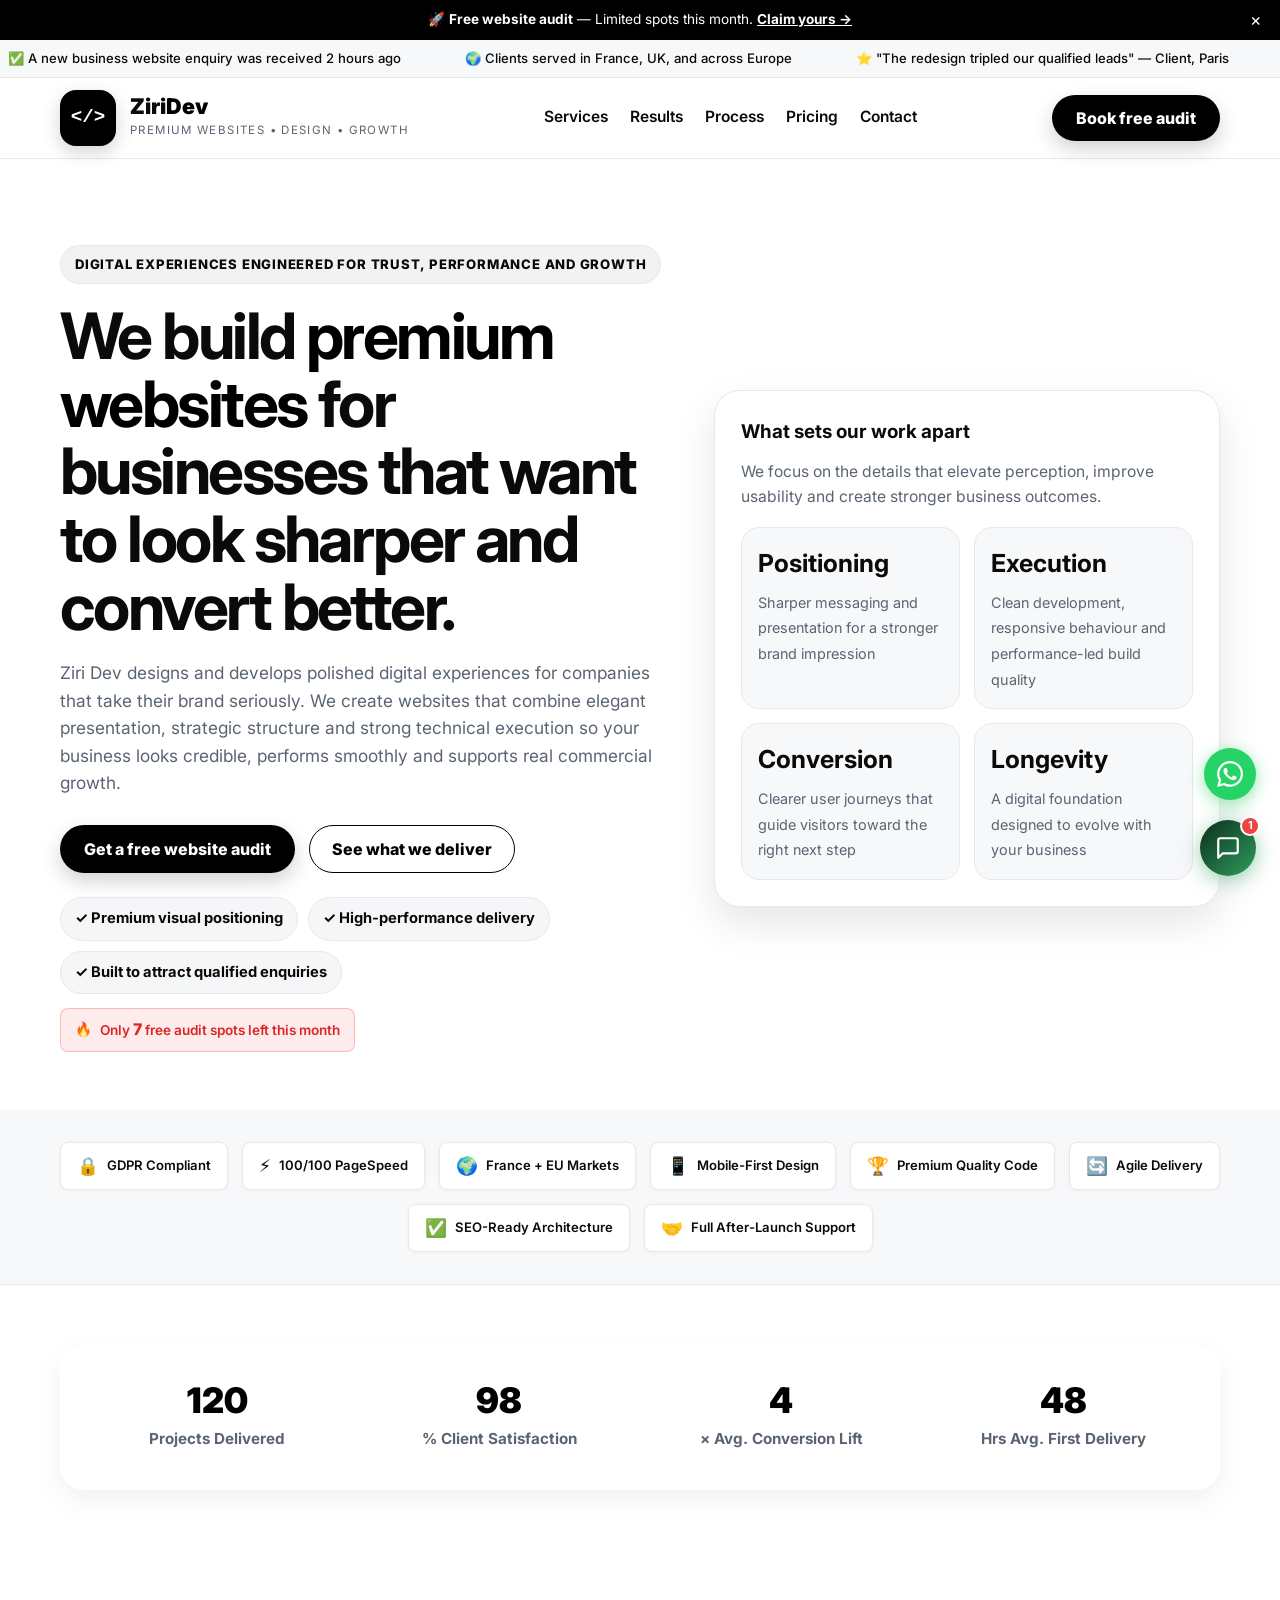
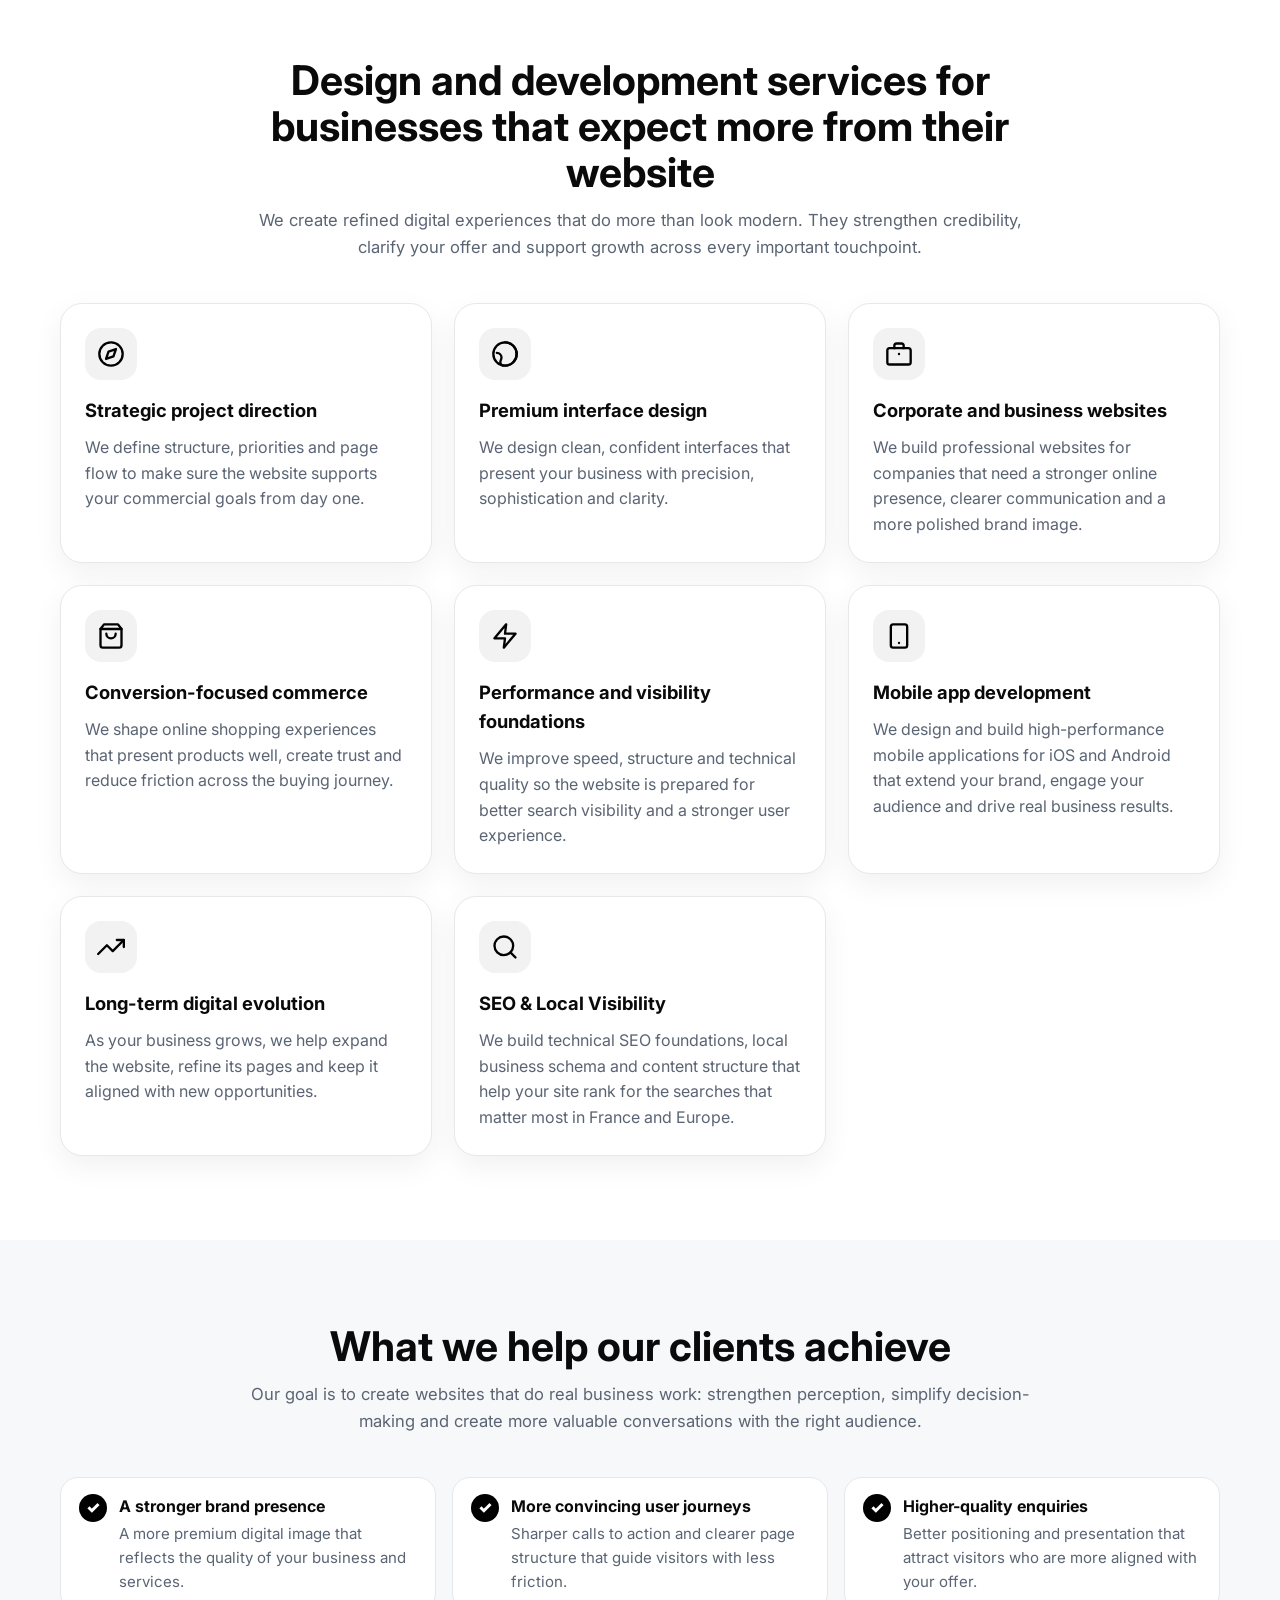
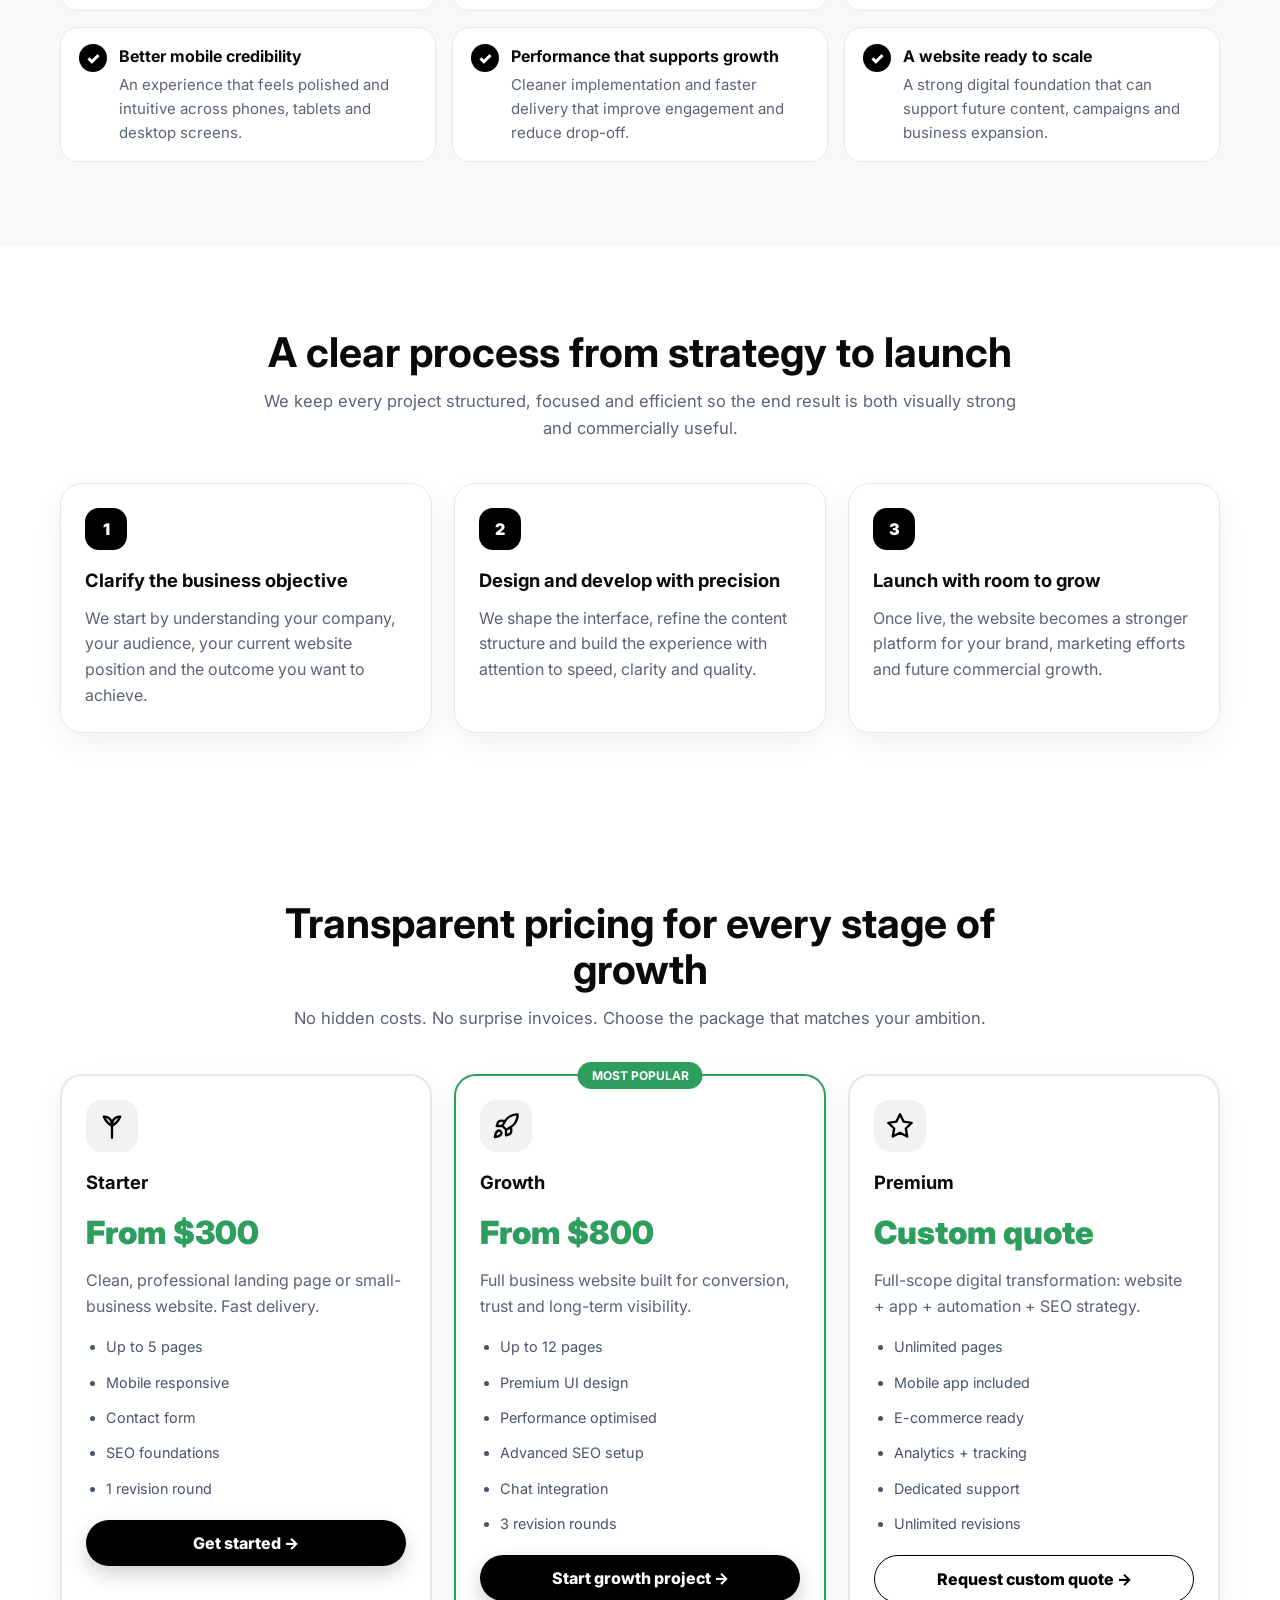
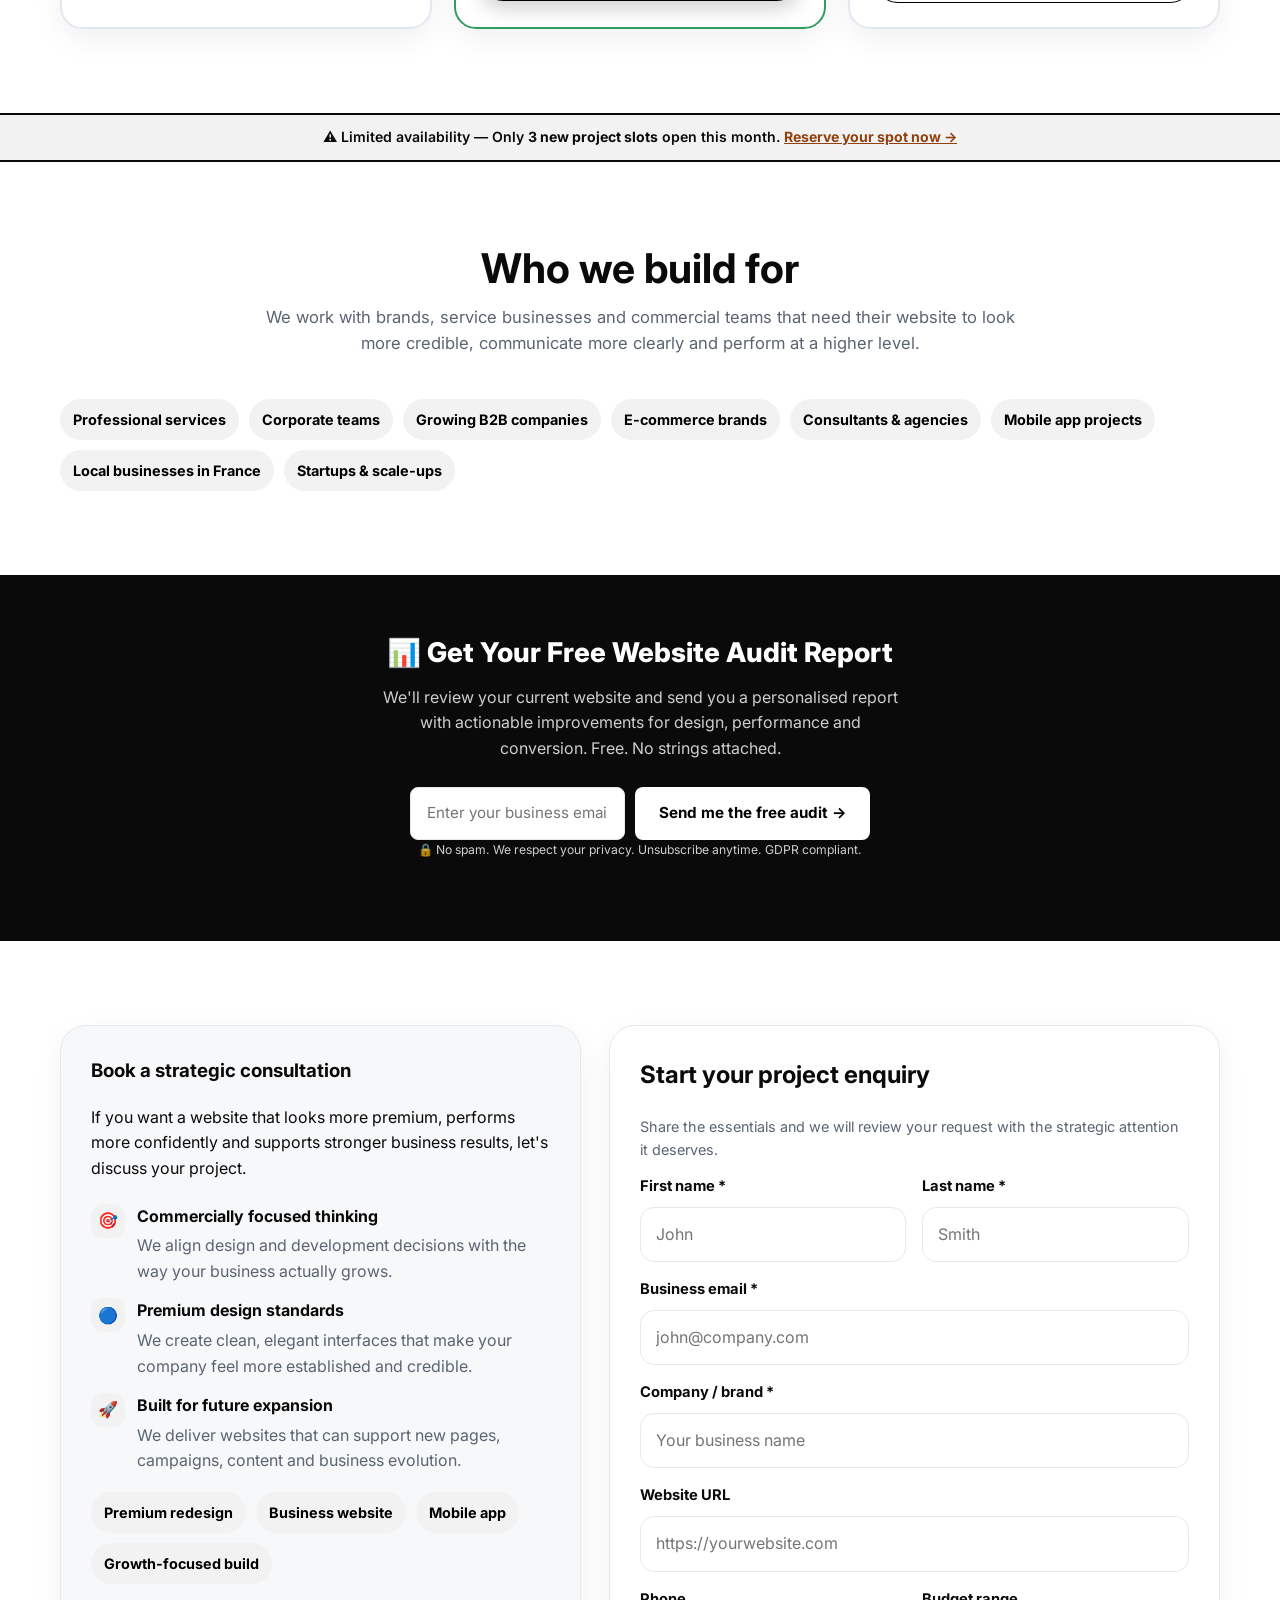
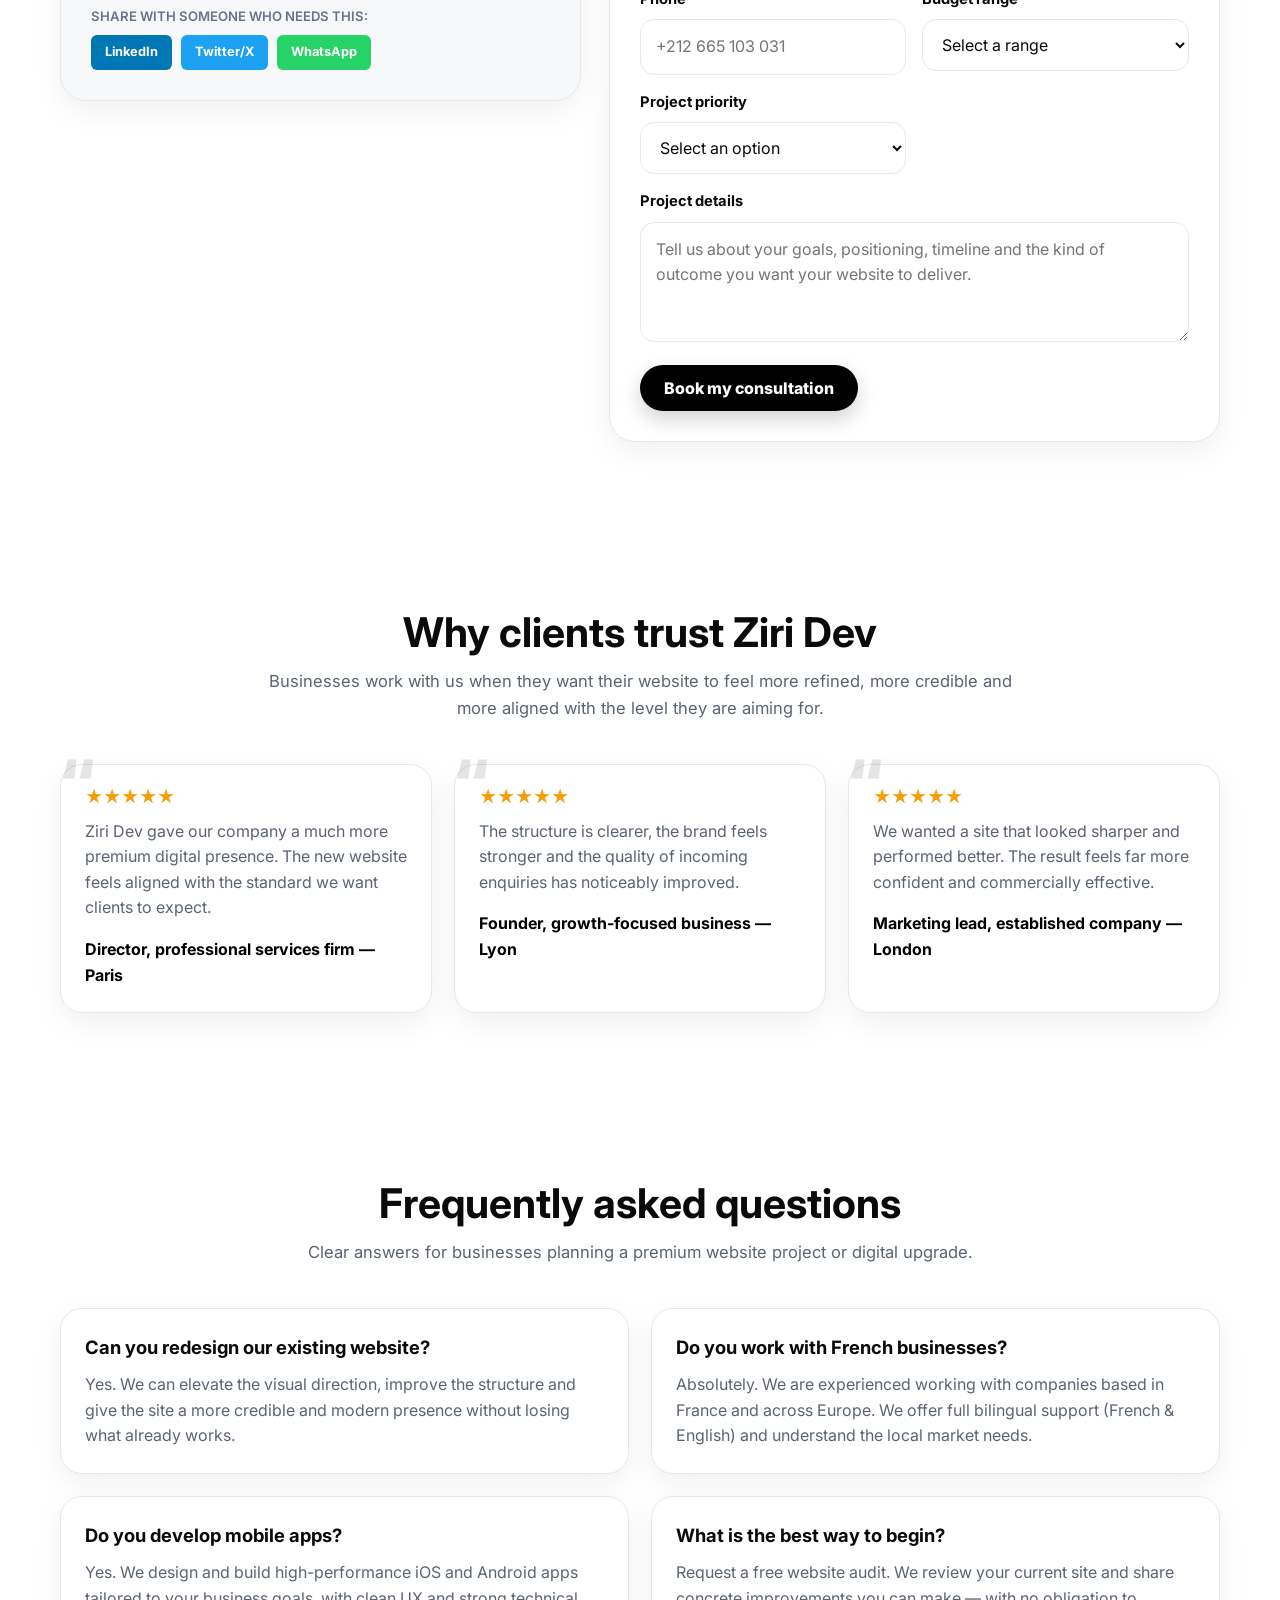
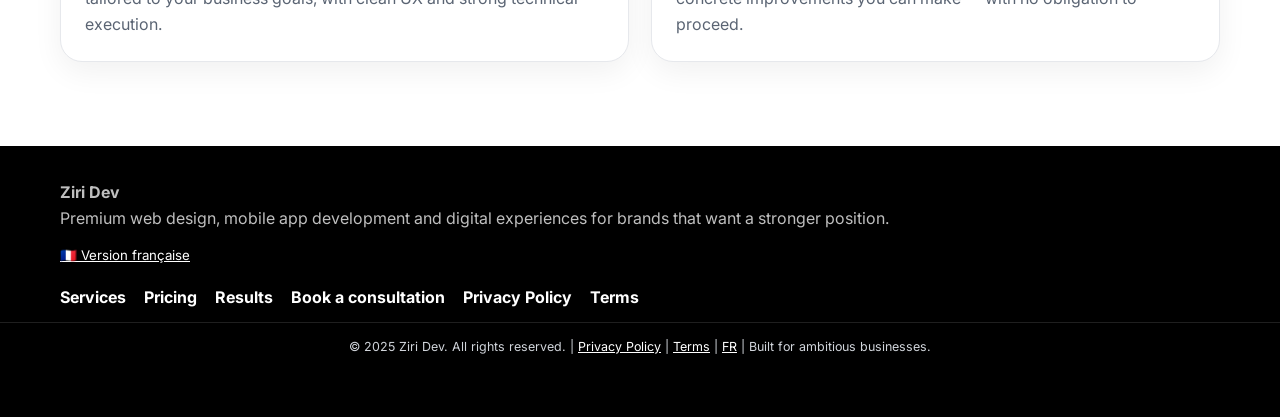
==== commit 6bb210f4: "fix: scroll contact links to form and update pricing" ====
--- a/index.html
+++ b/index.html
@@ -7,13 +7,13 @@
   <meta name="description" content="Ziri Dev creates premium websites and digital experiences for ambitious businesses that need stronger positioning, better performance and more qualified enquiries." />
   <meta name="robots" content="index,follow" />
   <meta property="og:title" content="Premium Web Design & Development Agency | Ziri Dev" />
-  <meta property="og:description" content="🚀 Ziri Dev builds premium websites & mobile apps from $150. We help ambitious businesses look sharper, convert better and grow faster online. Trusted by brands across Europe & beyond — get your free audit today!" />
+  <meta property="og:description" content="🚀 Ziri Dev builds premium websites & mobile apps from $300. We help ambitious businesses look sharper, convert better and grow faster online. Trusted by brands across Europe & beyond — get your free audit today!" />
   <meta property="og:type" content="website" />
   <meta property="og:url" content="https://ziridev.vercel.app/" />
   <meta property="og:image" content="https://ziridev.vercel.app/assets/img/og-image.png" />
   <meta name="twitter:card" content="summary_large_image" />
   <meta name="twitter:title" content="Premium Web Design & Development Agency | Ziri Dev" />
-  <meta name="twitter:description" content="🚀 Premium websites & apps from $150. Look sharper, convert better, grow faster. Free audit available!" />
+  <meta name="twitter:description" content="🚀 Premium websites & apps from $300. Look sharper, convert better, grow faster. Free audit available!" />
   <!-- Canonical -->
   <link rel="canonical" href="https://ziridev.vercel.app/" />
   <!-- Fonts -->
@@ -55,7 +55,7 @@
         "@id": "https://ziridev.vercel.app/#organization",
         "name": "Ziri Dev",
         "alternateName": "Ziri Dev Agency",
-        "description": "Premium web design and development agency for ambitious businesses worldwide. We build high-performance websites, e-commerce stores and mobile apps from $150.",
+        "description": "Premium web design and development agency for ambitious businesses worldwide. We build high-performance websites, e-commerce stores and mobile apps from $300.",
         "url": "https://ziridev.vercel.app/",
         "logo": {
           "@type": "ImageObject",
@@ -97,7 +97,7 @@
         "@id": "https://ziridev.vercel.app/#website",
         "url": "https://ziridev.vercel.app/",
         "name": "Ziri Dev — Premium Web Design & Development Agency",
-        "description": "Premium websites & apps from $150. Web design, e-commerce, mobile apps for ambitious businesses.",
+        "description": "Premium websites & apps from $300. Web design, e-commerce, mobile apps for ambitious businesses.",
         "inLanguage": "en",
         "potentialAction": {
           "@type": "SearchAction",
@@ -121,15 +121,15 @@
         "@id": "https://ziridev.vercel.app/#landing-page-service",
         "serviceType": "Landing Page Design",
         "name": "Landing Page Design & Development",
-        "description": "High-converting landing pages designed and developed from $150. Optimised for leads and sales.",
+        "description": "High-converting landing pages designed and developed from $300. Optimised for leads and sales.",
         "provider": { "@id": "https://ziridev.vercel.app/#organization" },
         "offers": {
           "@type": "Offer",
-          "price": "150",
+          "price": "300",
           "priceCurrency": "USD",
           "priceSpecification": {
             "@type": "UnitPriceSpecification",
-            "price": "150",
+            "price": "300",
             "priceCurrency": "USD",
             "unitText": "starting from"
           }
@@ -141,15 +141,15 @@
         "@id": "https://ziridev.vercel.app/#website-service",
         "serviceType": "Web Development",
         "name": "Business Website Design & Development",
-        "description": "Professional business and corporate websites from $150. 2–5 pages, delivered in 2–4 weeks.",
+        "description": "Professional business and corporate websites from $300. 2–5 pages, delivered in 2–4 weeks.",
         "provider": { "@id": "https://ziridev.vercel.app/#organization" },
         "offers": {
           "@type": "Offer",
-          "price": "150",
+          "price": "300",
           "priceCurrency": "USD",
           "priceSpecification": {
             "@type": "UnitPriceSpecification",
-            "price": "150",
+            "price": "300",
             "priceCurrency": "USD",
             "unitText": "starting from"
           }
@@ -160,11 +160,11 @@
         "@id": "https://ziridev.vercel.app/#ecommerce-service",
         "serviceType": "E-commerce Development",
         "name": "E-commerce Website Development",
-        "description": "Full e-commerce stores from $200. Built with modern frameworks, payment integrations and SEO.",
+        "description": "Full e-commerce stores from $400. Built with modern frameworks, payment integrations and SEO.",
         "provider": { "@id": "https://ziridev.vercel.app/#organization" },
         "offers": {
           "@type": "Offer",
-          "price": "200",
+          "price": "400",
           "priceCurrency": "USD"
         }
       },
@@ -173,11 +173,11 @@
         "@id": "https://ziridev.vercel.app/#redesign-service",
         "serviceType": "Website Redesign",
         "name": "Website Redesign",
-        "description": "Full website redesign from $150. Modernise your brand, improve UX and boost conversions.",
+        "description": "Full website redesign from $300. Modernise your brand, improve UX and boost conversions.",
         "provider": { "@id": "https://ziridev.vercel.app/#organization" },
         "offers": {
           "@type": "Offer",
-          "price": "150",
+          "price": "300",
           "priceCurrency": "USD"
         }
       },
@@ -190,7 +190,7 @@
             "name": "How much does a website cost at Ziri Dev?",
             "acceptedAnswer": {
               "@type": "Answer",
-              "text": "Our prices start from $150 for landing pages and business websites. E-commerce starts from $200 and mobile apps from $200. We offer transparent, fixed pricing with no hidden fees."
+              "text": "Our prices start from $300 for landing pages and business websites. E-commerce starts from $400 and mobile apps from $400. We offer transparent, fixed pricing with no hidden fees."
             }
           },
           {
@@ -222,7 +222,7 @@
             "name": "Do you offer website redesign services?",
             "acceptedAnswer": {
               "@type": "Answer",
-              "text": "Yes. Our website redesign service starts from $150. We modernise your existing site with a new design, improved UX and better performance."
+              "text": "Yes. Our website redesign service starts from $300. We modernise your existing site with a new design, improved UX and better performance."
             }
           }
         ]
@@ -317,7 +317,7 @@
 
 <!-- ── Sticky top announcement banner ── -->
 <div id="sticky-banner">
-  <span>🚀 <strong>Free website audit</strong> — Limited spots this month. <a href="#contact">Claim yours →</a></span>
+  <span>🚀 <strong>Free website audit</strong> — Limited spots this month. <a href="#contactForm">Claim yours →</a></span>
   <button class="close-banner" aria-label="Close banner" onclick="this.parentElement.remove()">×</button>
 </div>
 
@@ -351,10 +351,10 @@
       <a href="#results">Results</a>
       <a href="#process">Process</a>
       <a href="#pricing">Pricing</a>
-      <a href="#contact">Contact</a>
+      <a href="#contactForm">Contact</a>
     </nav>
     <div class="nav-actions">
-      <a class="btn btn-primary" href="#contact">Book free audit</a>
+      <a class="btn btn-primary" href="#contactForm">Book free audit</a>
       <button class="menu-toggle" type="button" aria-label="Toggle menu" aria-expanded="false" data-menu-toggle>
         <svg viewBox="0 0 24 24" fill="none" stroke="currentColor" stroke-width="2.2" stroke-linecap="round"><path d="M4 7h16M4 12h16M4 17h16"/></svg>
       </button>
@@ -371,7 +371,7 @@
         <h1>We build <span>premium websites</span> for businesses that want to look sharper and convert better.</h1>
         <p>Ziri Dev designs and develops polished digital experiences for companies that take their brand seriously. We create websites that combine elegant presentation, strategic structure and strong technical execution so your business looks credible, performs smoothly and supports real commercial growth.</p>
         <div class="hero-actions">
-          <a class="btn btn-primary" href="#contact">Get a free website audit</a>
+          <a class="btn btn-primary" href="#contactForm">Get a free website audit</a>
           <a class="btn btn-secondary" href="#services">See what we deliver</a>
         </div>
         <div class="hero-points">
@@ -525,7 +525,7 @@
         <article class="card" style="border:2px solid #e2e8f0;">
           <div class="icon"><svg width="28" height="28" viewBox="0 0 24 24" fill="none" stroke="currentColor" stroke-width="2" stroke-linecap="round" stroke-linejoin="round" aria-hidden="true"><path d="M12 22V12M12 12C12 12 7 9 5 4c4 0 7 2 7 8zM12 12c0 0 5-3 7-8-4 0-7 2-7 8z"/></svg></div>
           <h3>Starter</h3>
-          <p style="font-size:2rem;font-weight:900;color:#2d9e5e;margin:10px 0;">From $150</p>
+          <p style="font-size:2rem;font-weight:900;color:#2d9e5e;margin:10px 0;">From $300</p>
           <p>Clean, professional landing page or small-business website. Fast delivery.</p>
           <ul style="text-align:left;margin:14px 0 18px;padding-left:20px;font-size:.9rem;color:#475569;line-height:1.9;">
             <li>Up to 5 pages</li>
@@ -534,13 +534,13 @@
             <li>SEO foundations</li>
             <li>1 revision round</li>
           </ul>
-          <a class="btn btn-primary" href="#contact" style="display:block;text-align:center;">Get started →</a>
+          <a class="btn btn-primary" href="#contactForm" style="display:block;text-align:center;">Get started →</a>
         </article>
         <article class="card" style="border:2px solid #2d9e5e;position:relative;">
           <div style="position:absolute;top:-14px;left:50%;transform:translateX(-50%);background:#2d9e5e;color:#fff;font-size:.75rem;font-weight:700;padding:4px 14px;border-radius:20px;">MOST POPULAR</div>
           <div class="icon"><svg width="28" height="28" viewBox="0 0 24 24" fill="none" stroke="currentColor" stroke-width="2" stroke-linecap="round" stroke-linejoin="round" aria-hidden="true"><path d="M4.5 16.5c-1.5 1.26-2 5-2 5s3.74-.5 5-2c.71-.84.7-2.13-.09-2.91a2.18 2.18 0 0 0-2.91-.09z"/><path d="m12 15-3-3a22 22 0 0 1 2-3.95A12.88 12.88 0 0 1 22 2c0 2.72-.78 7.5-6 11a22.35 22.35 0 0 1-4 2z"/><path d="M9 12H4s.55-3.03 2-4c1.62-1.08 5 0 5 0"/><path d="M12 15v5s3.03-.55 4-2c1.08-1.62 0-5 0-5"/></svg></div>
           <h3>Growth</h3>
-          <p style="font-size:2rem;font-weight:900;color:#2d9e5e;margin:10px 0;">From $400</p>
+          <p style="font-size:2rem;font-weight:900;color:#2d9e5e;margin:10px 0;">From $800</p>
           <p>Full business website built for conversion, trust and long-term visibility.</p>
           <ul style="text-align:left;margin:14px 0 18px;padding-left:20px;font-size:.9rem;color:#475569;line-height:1.9;">
             <li>Up to 12 pages</li>
@@ -550,7 +550,7 @@
             <li>Chat integration</li>
             <li>3 revision rounds</li>
           </ul>
-          <a class="btn btn-primary" href="#contact" style="display:block;text-align:center;">Start growth project →</a>
+          <a class="btn btn-primary" href="#contactForm" style="display:block;text-align:center;">Start growth project →</a>
         </article>
         <article class="card" style="border:2px solid #e2e8f0;">
           <div class="icon"><svg width="28" height="28" viewBox="0 0 24 24" fill="none" stroke="currentColor" stroke-width="2" stroke-linecap="round" stroke-linejoin="round" aria-hidden="true"><polygon points="12 2 15.09 8.26 22 9.27 17 14.14 18.18 21.02 12 17.77 5.82 21.02 7 14.14 2 9.27 8.91 8.26 12 2"/></svg></div>
@@ -565,7 +565,7 @@
             <li>Dedicated support</li>
             <li>Unlimited revisions</li>
           </ul>
-          <a class="btn btn-secondary" href="#contact" style="display:block;text-align:center;">Request custom quote →</a>
+          <a class="btn btn-secondary" href="#contactForm" style="display:block;text-align:center;">Request custom quote →</a>
         </article>
       </div>
     </div>
@@ -573,7 +573,7 @@
 
   <!-- ── URGENCY BAR ── -->
   <div class="urgency-bar">
-    ⚠️ Limited availability — Only <strong>3 new project slots</strong> open this month. <a href="#contact" style="color:#92400e;font-weight:700;">Reserve your spot now →</a>
+    ⚠️ Limited availability — Only <strong>3 new project slots</strong> open this month. <a href="#contactForm" style="color:#92400e;font-weight:700;">Reserve your spot now →</a>
   </div>
 
   <!-- ── WHO WE BUILD FOR ── -->
@@ -634,7 +634,7 @@
         <div style="margin-top:22px;">
           <p style="font-size:.82rem;color:#64748b;margin-bottom:8px;font-weight:600;">SHARE WITH SOMEONE WHO NEEDS THIS:</p>
           <div style="display:flex;gap:9px;flex-wrap:wrap;">
-            <a href="https://www.linkedin.com/shareArticle?mini=true&url=https%3A%2F%2Fziridev.vercel.app&title=Premium+Web+Design+%26+Development+Agency+%7C+Ziri+Dev&summary=%F0%9F%9A%80+Ziri+Dev+builds+premium+websites+%26+mobile+apps+from+%24150.+We+help+ambitious+businesses+look+sharper%2C+convert+better+and+grow+faster+online.+Trusted+by+brands+across+Europe+%26+beyond+%E2%80%94+get+your+free+audit+today%21&source=Ziri+Dev" target="_blank" rel="noopener" style="background:#0077b5;color:#fff;padding:7px 14px;border-radius:6px;font-size:.8rem;font-weight:700;text-decoration:none;">LinkedIn</a>
+            <a href="https://www.linkedin.com/shareArticle?mini=true&url=https%3A%2F%2Fziridev.vercel.app&title=Premium+Web+Design+%26+Development+Agency+%7C+Ziri+Dev&summary=%F0%9F%9A%80+Ziri+Dev+builds+premium+websites+%26+mobile+apps+from+%24300.+We+help+ambitious+businesses+look+sharper%2C+convert+better+and+grow+faster+online.+Trusted+by+brands+across+Europe+%26+beyond+%E2%80%94+get+your+free+audit+today%21&source=Ziri+Dev" target="_blank" rel="noopener" style="background:#0077b5;color:#fff;padding:7px 14px;border-radius:6px;font-size:.8rem;font-weight:700;text-decoration:none;">LinkedIn</a>
             <a href="https://twitter.com/intent/tweet?url=https://ziridev.vercel.app&text=Check+out+ZiriDev+—+premium+web+agency" target="_blank" rel="noopener" style="background:#1DA1F2;color:#fff;padding:7px 14px;border-radius:6px;font-size:.8rem;font-weight:700;text-decoration:none;">Twitter/X</a>
             <a href="https://api.whatsapp.com/send?text=Check+out+ZiriDev+—+premium+web+agency+https://ziridev.vercel.app" target="_blank" rel="noopener" style="background:#25D366;color:#fff;padding:7px 14px;border-radius:6px;font-size:.8rem;font-weight:700;text-decoration:none;">WhatsApp</a>
           </div>
@@ -769,7 +769,7 @@
       <a href="#services">Services</a>
       <a href="#pricing">Pricing</a>
       <a href="#results">Results</a>
-      <a href="#contact">Book a consultation</a>
+      <a href="#contactForm">Book a consultation</a>
       <a href="privacy-policy">Privacy Policy</a>
       <a href="terms">Terms</a>
     </div>
@@ -791,7 +791,7 @@
     <h2>Wait! Before you go…</h2>
     <p>Get a <strong>free personalised website audit</strong> — we'll review your site and send you a report with specific improvements for design, speed and conversion.</p>
     <div class="exit-btns">
-      <a href="#contact" class="exit-yes" onclick="document.getElementById('exit-overlay').classList.remove('active')">Yes, I want my free audit</a>
+      <a href="#contactForm" class="exit-yes" onclick="document.getElementById('exit-overlay').classList.remove('active')">Yes, I want my free audit</a>
       <span class="exit-no" onclick="document.getElementById('exit-overlay').classList.remove('active')" role="button" tabindex="0">No thanks</span>
     </div>
   </div>
--- a/assets/css/style.css
+++ b/assets/css/style.css
@@ -1352,3 +1352,9 @@
 .legal-page .site-footer a {
   color: #ffffff !important;
 }
+
+
+/* CONTACT FORM SCROLL TARGET */
+#contactForm {
+  scroll-margin-top: 120px;
+}
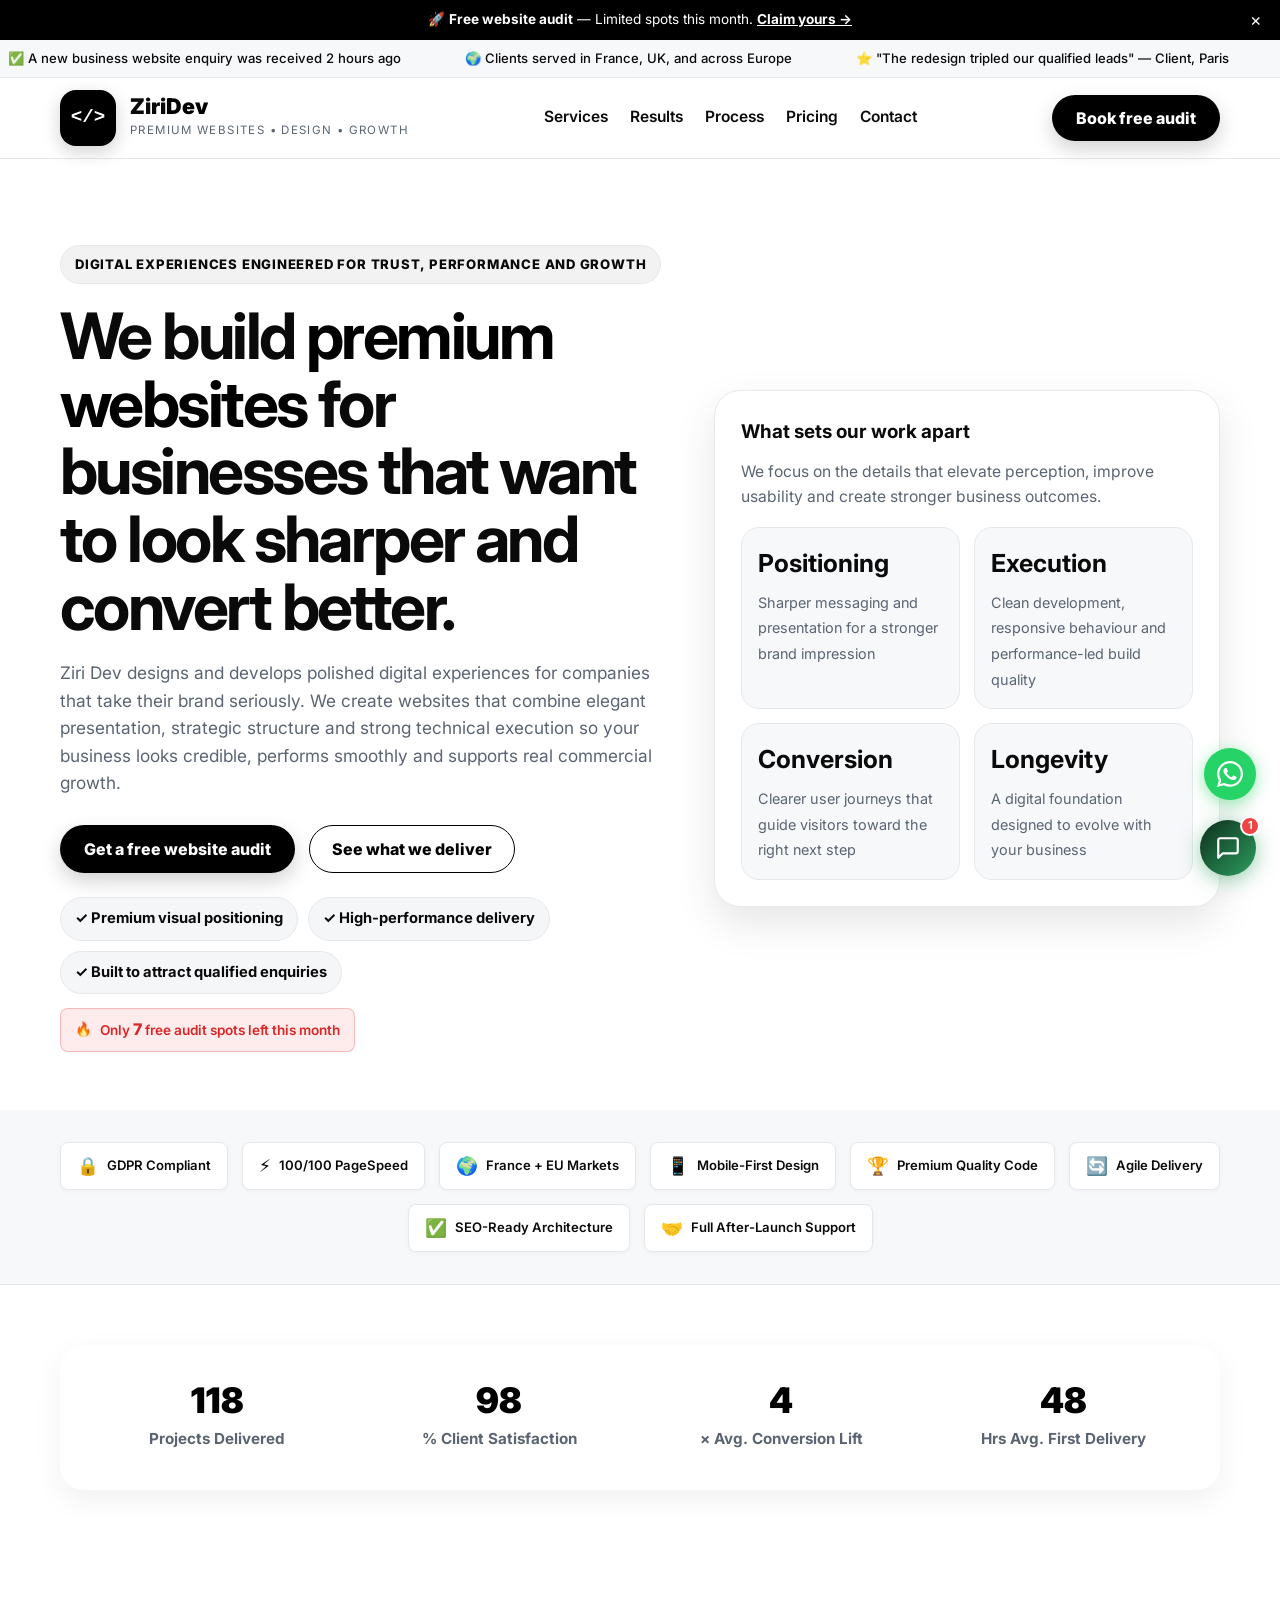
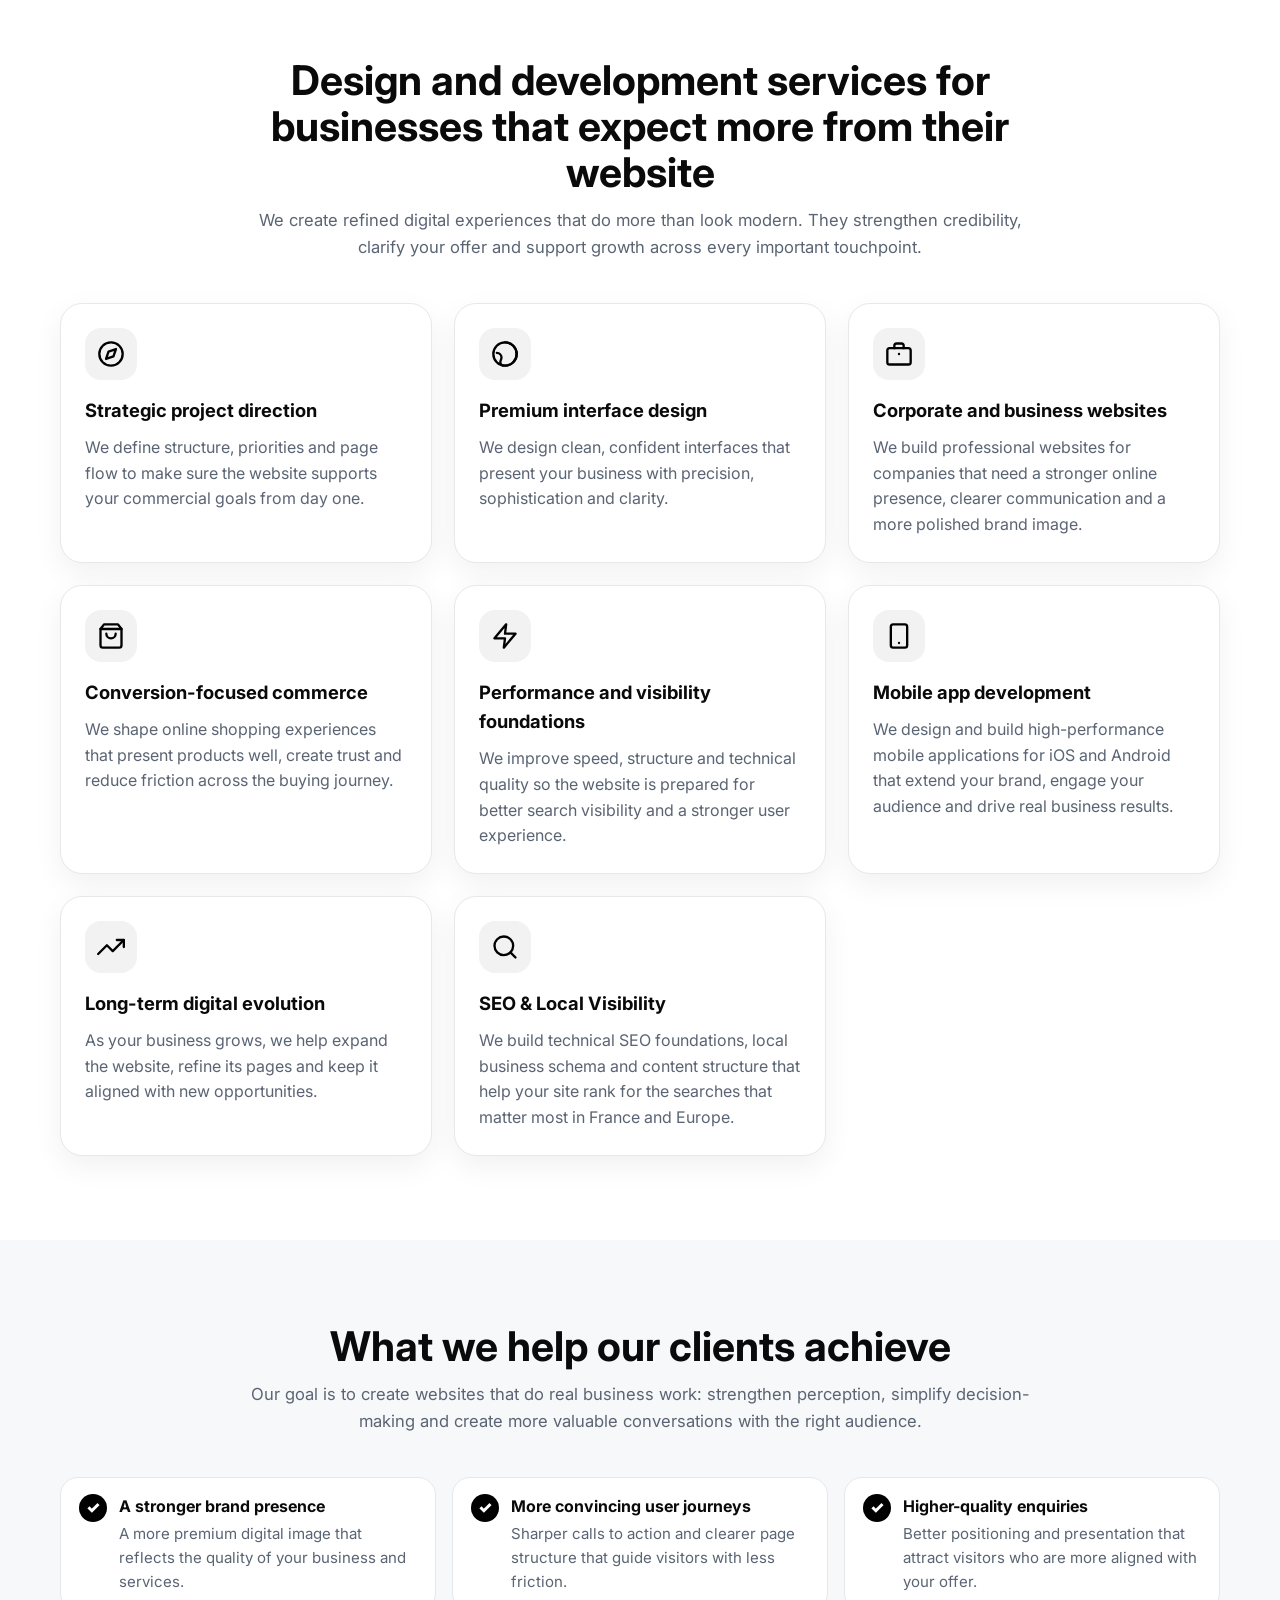
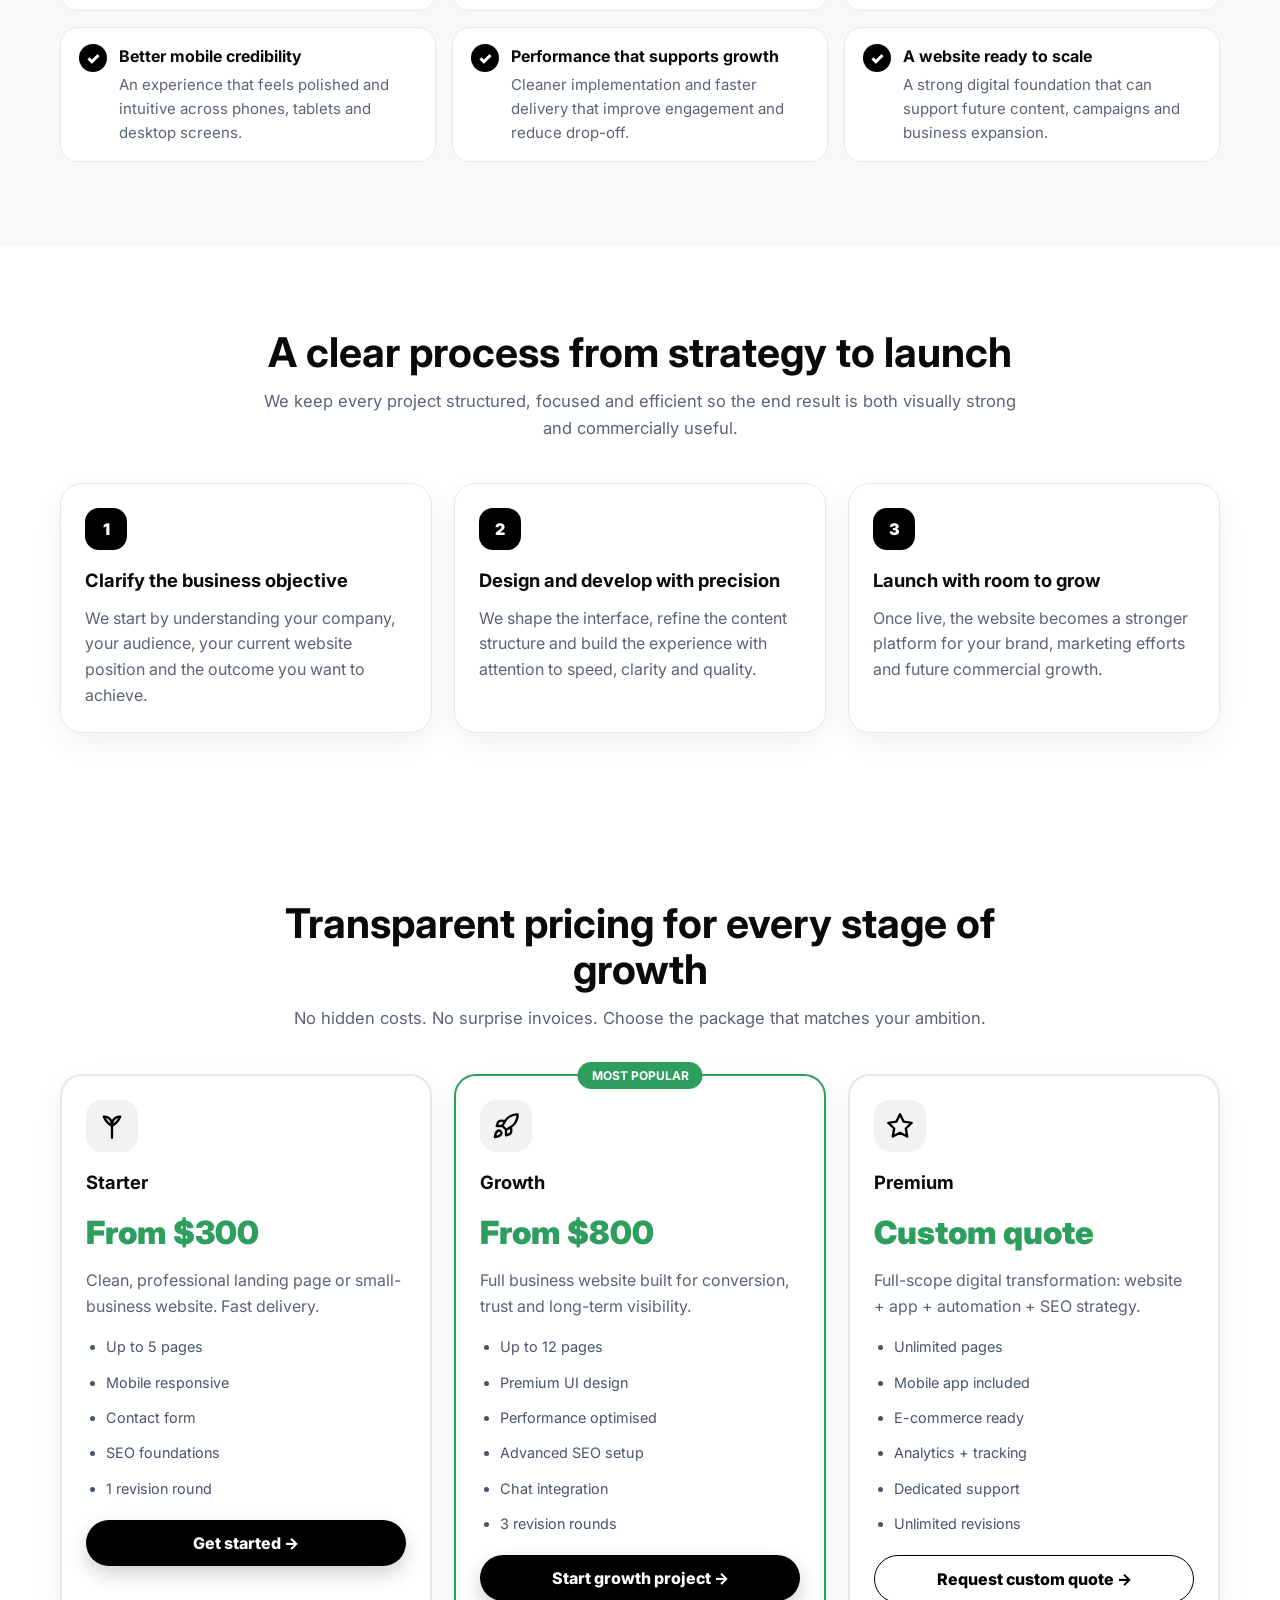
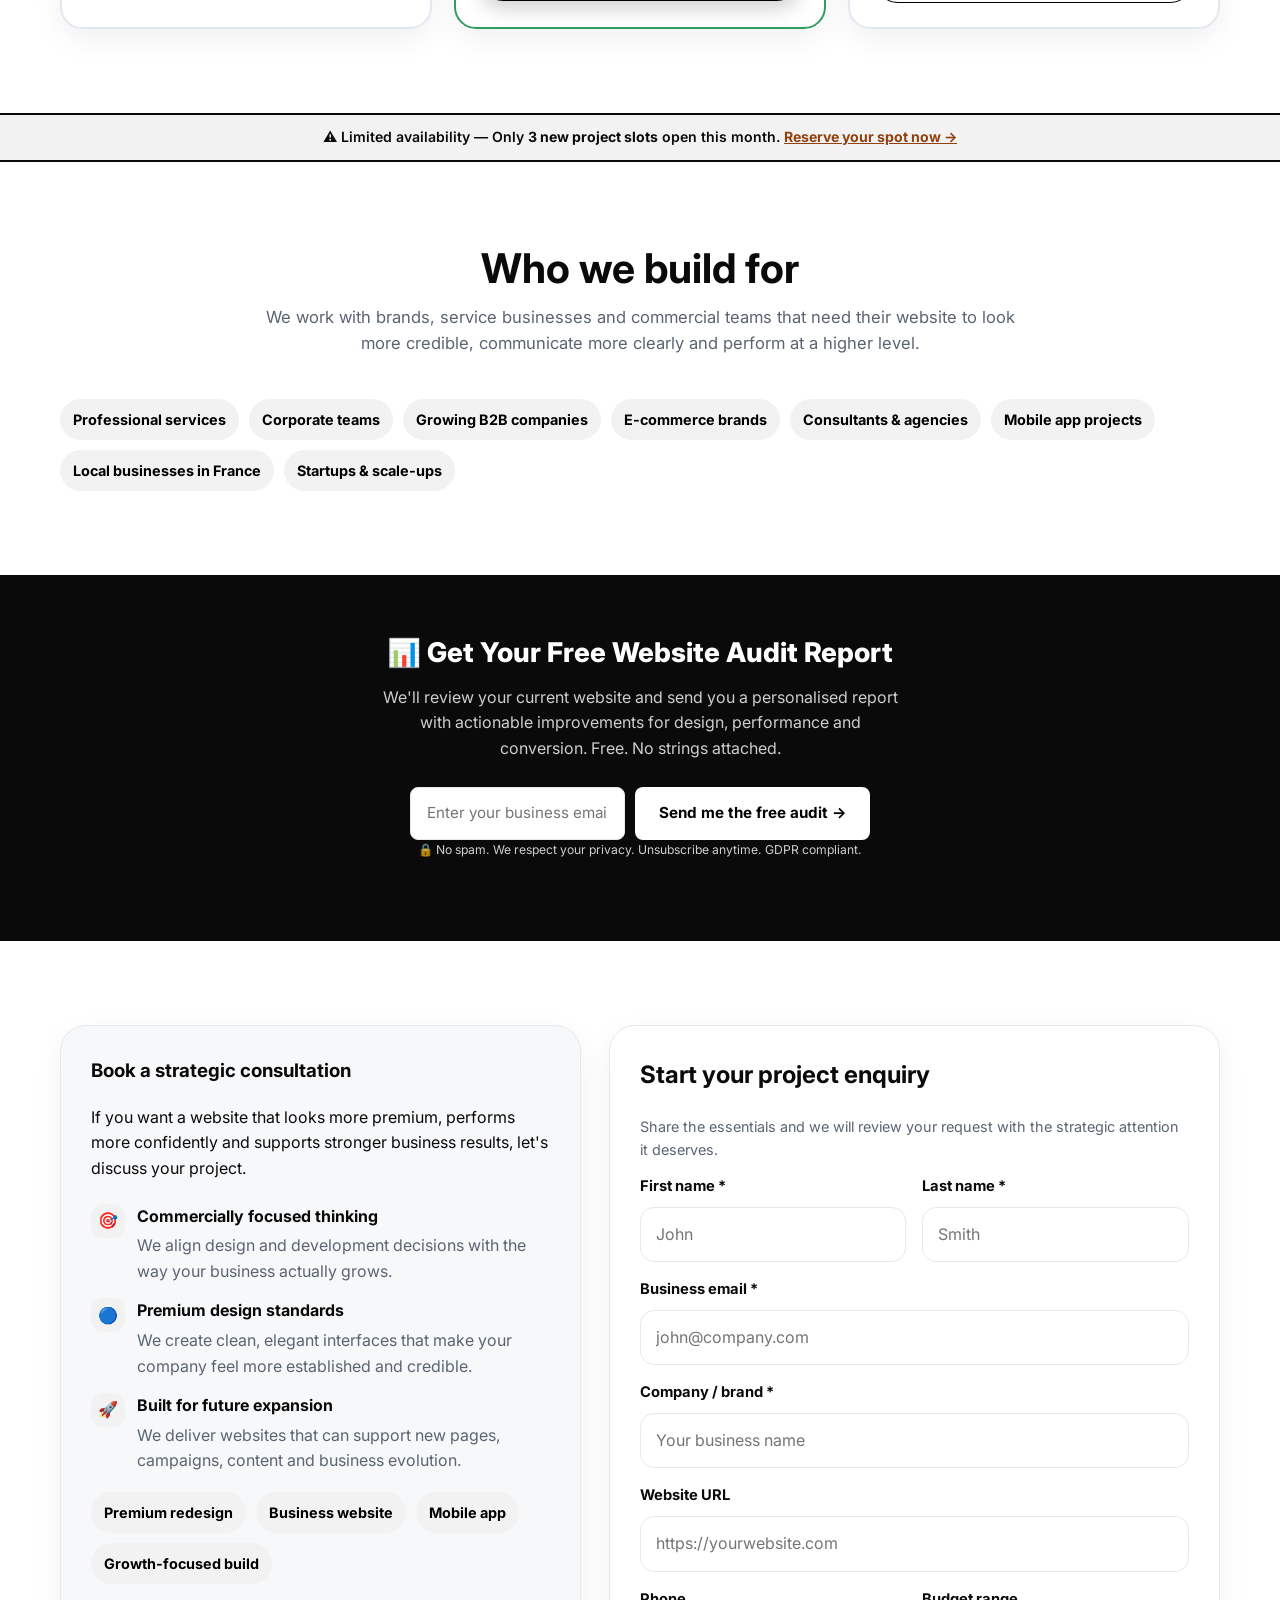
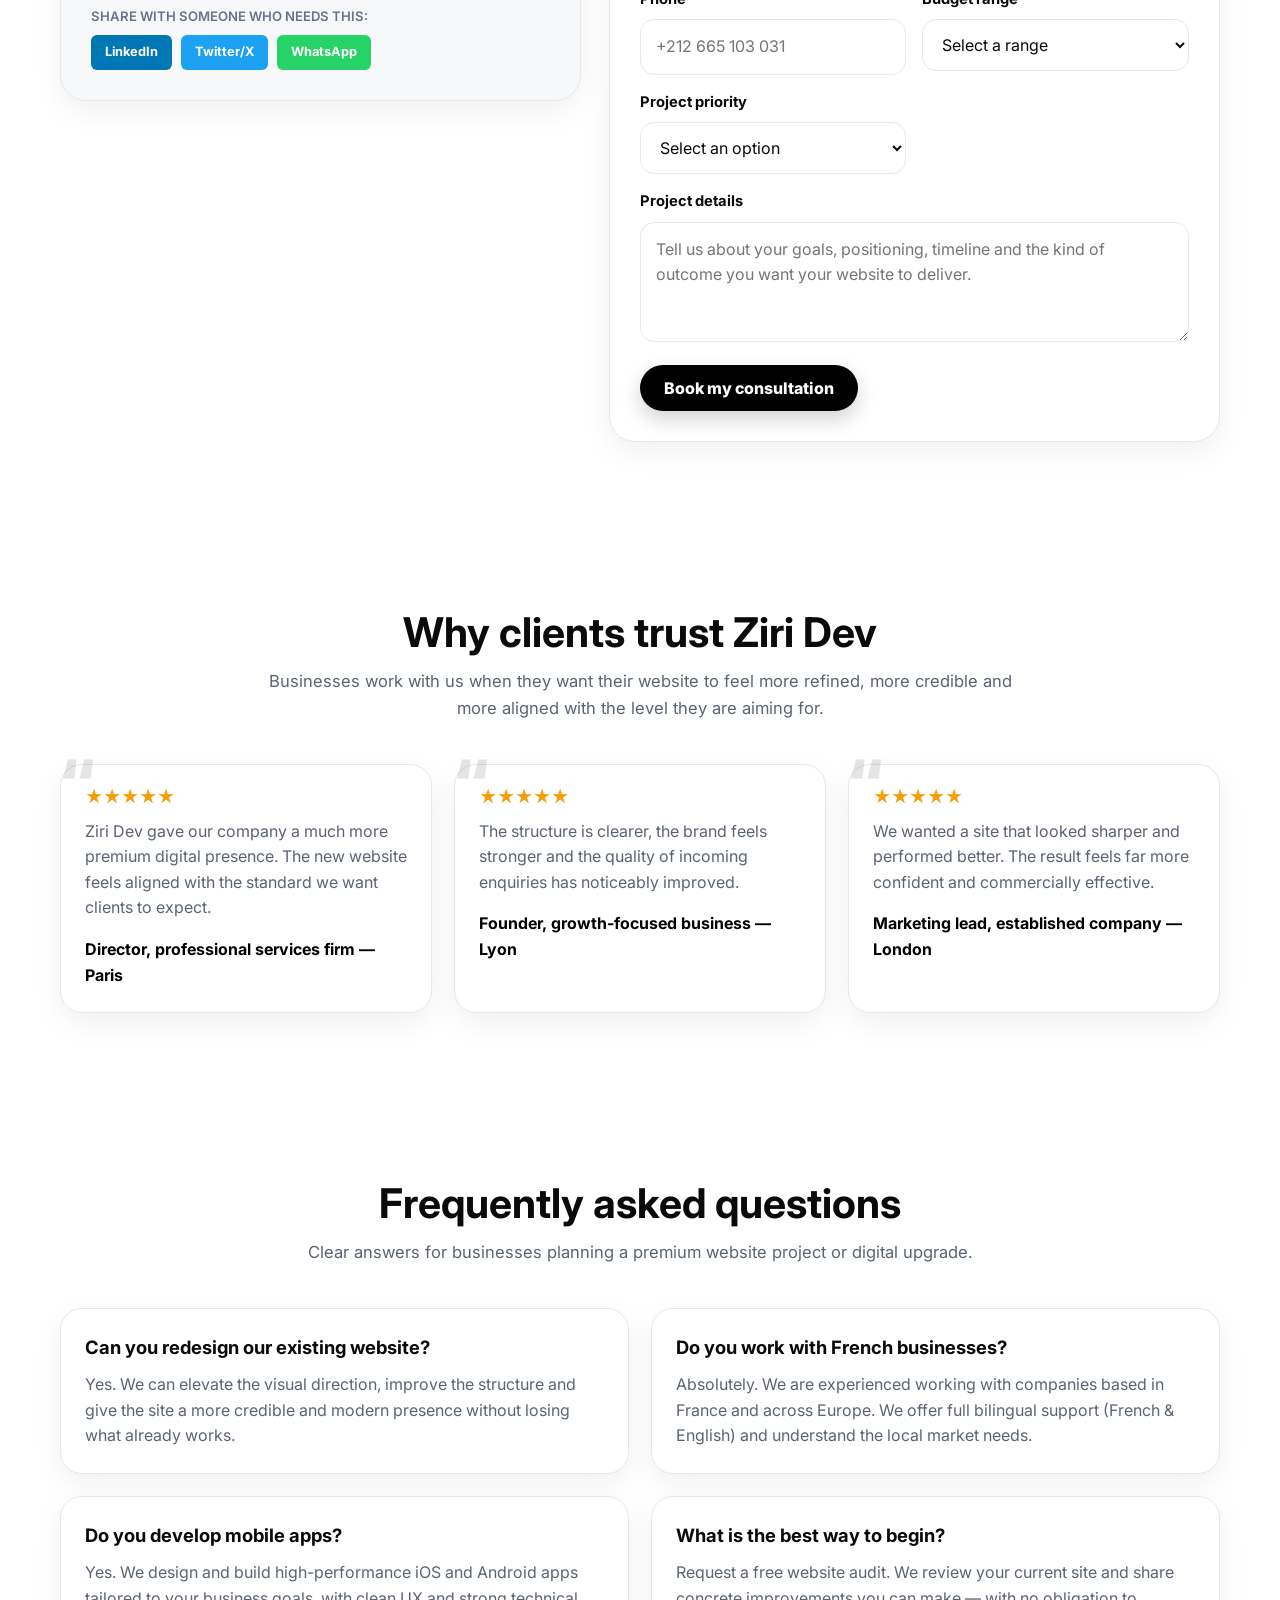
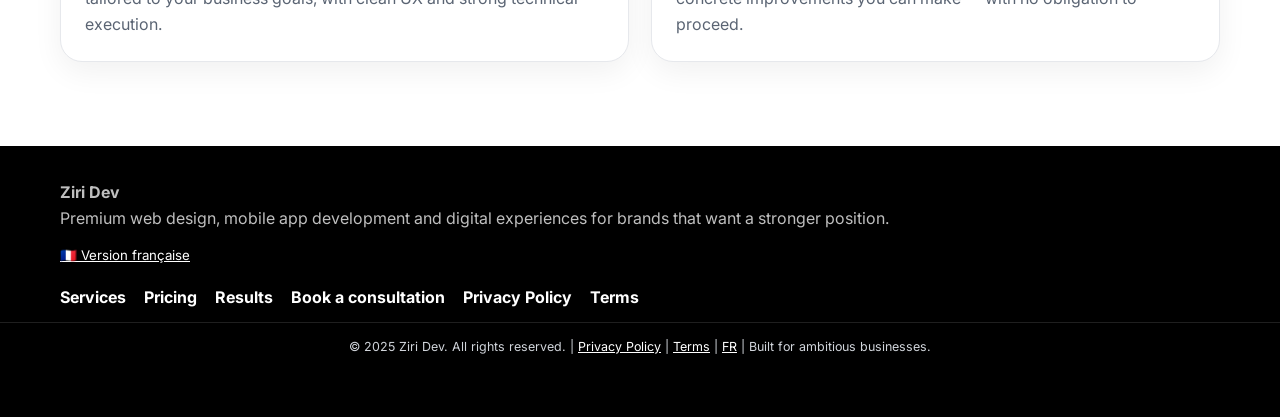
==== commit aa9b45bd: "fix: target contact form directly and finalize doubled pricing" ====
--- a/index.html
+++ b/index.html
@@ -317,7 +317,7 @@
 
 <!-- ── Sticky top announcement banner ── -->
 <div id="sticky-banner">
-  <span>🚀 <strong>Free website audit</strong> — Limited spots this month. <a href="#contactForm">Claim yours →</a></span>
+  <span>🚀 <strong>Free website audit</strong> — Limited spots this month. <a href="#contact-anchor">Claim yours →</a></span>
   <button class="close-banner" aria-label="Close banner" onclick="this.parentElement.remove()">×</button>
 </div>
 
@@ -351,10 +351,10 @@
       <a href="#results">Results</a>
       <a href="#process">Process</a>
       <a href="#pricing">Pricing</a>
-      <a href="#contactForm">Contact</a>
+      <a href="#contact-anchor">Contact</a>
     </nav>
     <div class="nav-actions">
-      <a class="btn btn-primary" href="#contactForm">Book free audit</a>
+      <a class="btn btn-primary" href="#contact-anchor">Book free audit</a>
       <button class="menu-toggle" type="button" aria-label="Toggle menu" aria-expanded="false" data-menu-toggle>
         <svg viewBox="0 0 24 24" fill="none" stroke="currentColor" stroke-width="2.2" stroke-linecap="round"><path d="M4 7h16M4 12h16M4 17h16"/></svg>
       </button>
@@ -371,7 +371,7 @@
         <h1>We build <span>premium websites</span> for businesses that want to look sharper and convert better.</h1>
         <p>Ziri Dev designs and develops polished digital experiences for companies that take their brand seriously. We create websites that combine elegant presentation, strategic structure and strong technical execution so your business looks credible, performs smoothly and supports real commercial growth.</p>
         <div class="hero-actions">
-          <a class="btn btn-primary" href="#contactForm">Get a free website audit</a>
+          <a class="btn btn-primary" href="#contact-anchor">Get a free website audit</a>
           <a class="btn btn-secondary" href="#services">See what we deliver</a>
         </div>
         <div class="hero-points">
@@ -534,7 +534,7 @@
             <li>SEO foundations</li>
             <li>1 revision round</li>
           </ul>
-          <a class="btn btn-primary" href="#contactForm" style="display:block;text-align:center;">Get started →</a>
+          <a class="btn btn-primary" href="#contact-anchor" style="display:block;text-align:center;">Get started →</a>
         </article>
         <article class="card" style="border:2px solid #2d9e5e;position:relative;">
           <div style="position:absolute;top:-14px;left:50%;transform:translateX(-50%);background:#2d9e5e;color:#fff;font-size:.75rem;font-weight:700;padding:4px 14px;border-radius:20px;">MOST POPULAR</div>
@@ -550,7 +550,7 @@
             <li>Chat integration</li>
             <li>3 revision rounds</li>
           </ul>
-          <a class="btn btn-primary" href="#contactForm" style="display:block;text-align:center;">Start growth project →</a>
+          <a class="btn btn-primary" href="#contact-anchor" style="display:block;text-align:center;">Start growth project →</a>
         </article>
         <article class="card" style="border:2px solid #e2e8f0;">
           <div class="icon"><svg width="28" height="28" viewBox="0 0 24 24" fill="none" stroke="currentColor" stroke-width="2" stroke-linecap="round" stroke-linejoin="round" aria-hidden="true"><polygon points="12 2 15.09 8.26 22 9.27 17 14.14 18.18 21.02 12 17.77 5.82 21.02 7 14.14 2 9.27 8.91 8.26 12 2"/></svg></div>
@@ -565,7 +565,7 @@
             <li>Dedicated support</li>
             <li>Unlimited revisions</li>
           </ul>
-          <a class="btn btn-secondary" href="#contactForm" style="display:block;text-align:center;">Request custom quote →</a>
+          <a class="btn btn-secondary" href="#contact-anchor" style="display:block;text-align:center;">Request custom quote →</a>
         </article>
       </div>
     </div>
@@ -573,7 +573,7 @@
 
   <!-- ── URGENCY BAR ── -->
   <div class="urgency-bar">
-    ⚠️ Limited availability — Only <strong>3 new project slots</strong> open this month. <a href="#contactForm" style="color:#92400e;font-weight:700;">Reserve your spot now →</a>
+    ⚠️ Limited availability — Only <strong>3 new project slots</strong> open this month. <a href="#contact-anchor" style="color:#92400e;font-weight:700;">Reserve your spot now →</a>
   </div>
 
   <!-- ── WHO WE BUILD FOR ── -->
@@ -641,7 +641,7 @@
         </div>
       </aside>
 
-      <div class="form-panel">
+      <div class="form-panel" id="contact-anchor">
         <h2>Start your project enquiry</h2>
         <p class="form-note">Share the essentials and we will review your request with the strategic attention it deserves.</p>
         <form id="contactForm" novalidate>
@@ -769,7 +769,7 @@
       <a href="#services">Services</a>
       <a href="#pricing">Pricing</a>
       <a href="#results">Results</a>
-      <a href="#contactForm">Book a consultation</a>
+      <a href="#contact-anchor">Book a consultation</a>
       <a href="privacy-policy">Privacy Policy</a>
       <a href="terms">Terms</a>
     </div>
@@ -791,7 +791,7 @@
     <h2>Wait! Before you go…</h2>
     <p>Get a <strong>free personalised website audit</strong> — we'll review your site and send you a report with specific improvements for design, speed and conversion.</p>
     <div class="exit-btns">
-      <a href="#contactForm" class="exit-yes" onclick="document.getElementById('exit-overlay').classList.remove('active')">Yes, I want my free audit</a>
+      <a href="#contact-anchor" class="exit-yes" onclick="document.getElementById('exit-overlay').classList.remove('active')">Yes, I want my free audit</a>
       <span class="exit-no" onclick="document.getElementById('exit-overlay').classList.remove('active')" role="button" tabindex="0">No thanks</span>
     </div>
   </div>
--- a/assets/css/style.css
+++ b/assets/css/style.css
@@ -1355,6 +1355,12 @@
 
 
 /* CONTACT FORM SCROLL TARGET */
+#contact-anchor,
 #contactForm {
   scroll-margin-top: 120px;
 }
+
+@media (max-width: 860px) {
+  .form-panel { order: 1 !important; }
+  .info-panel { order: 2 !important; }
+}
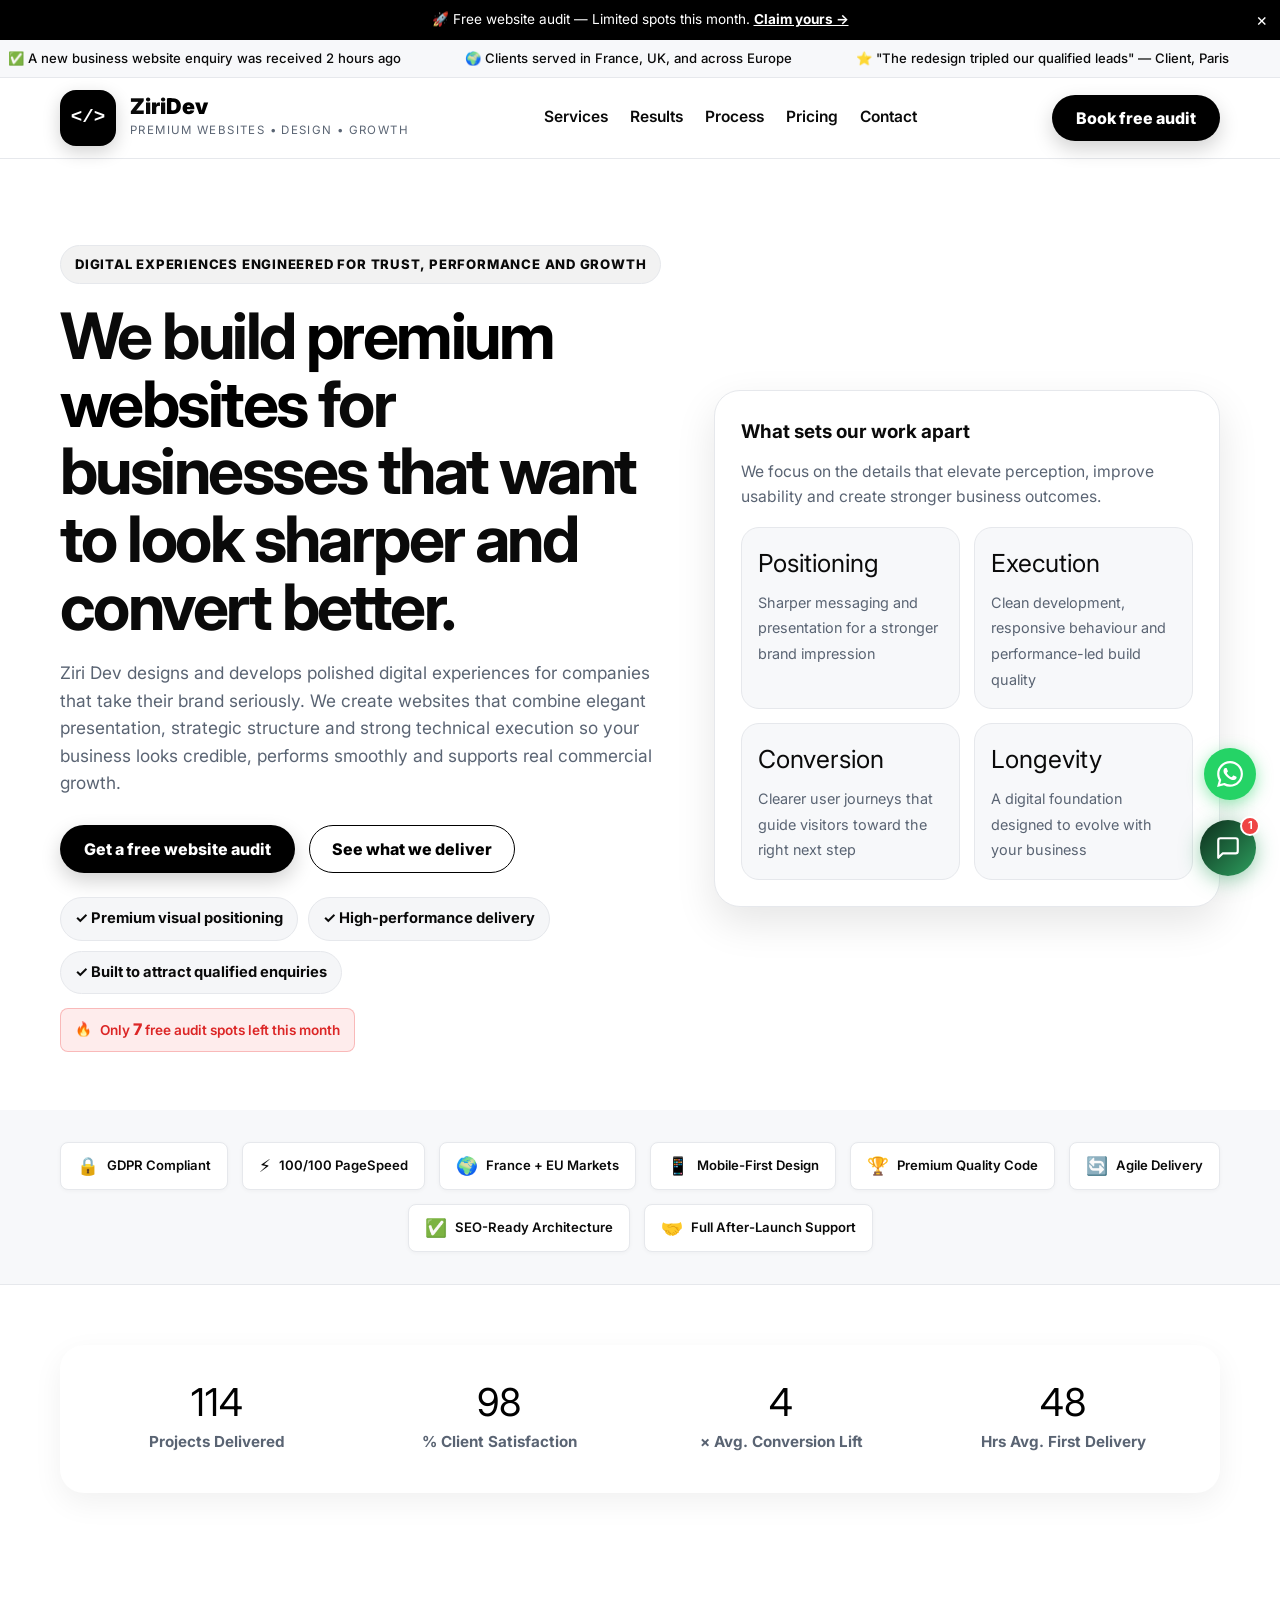
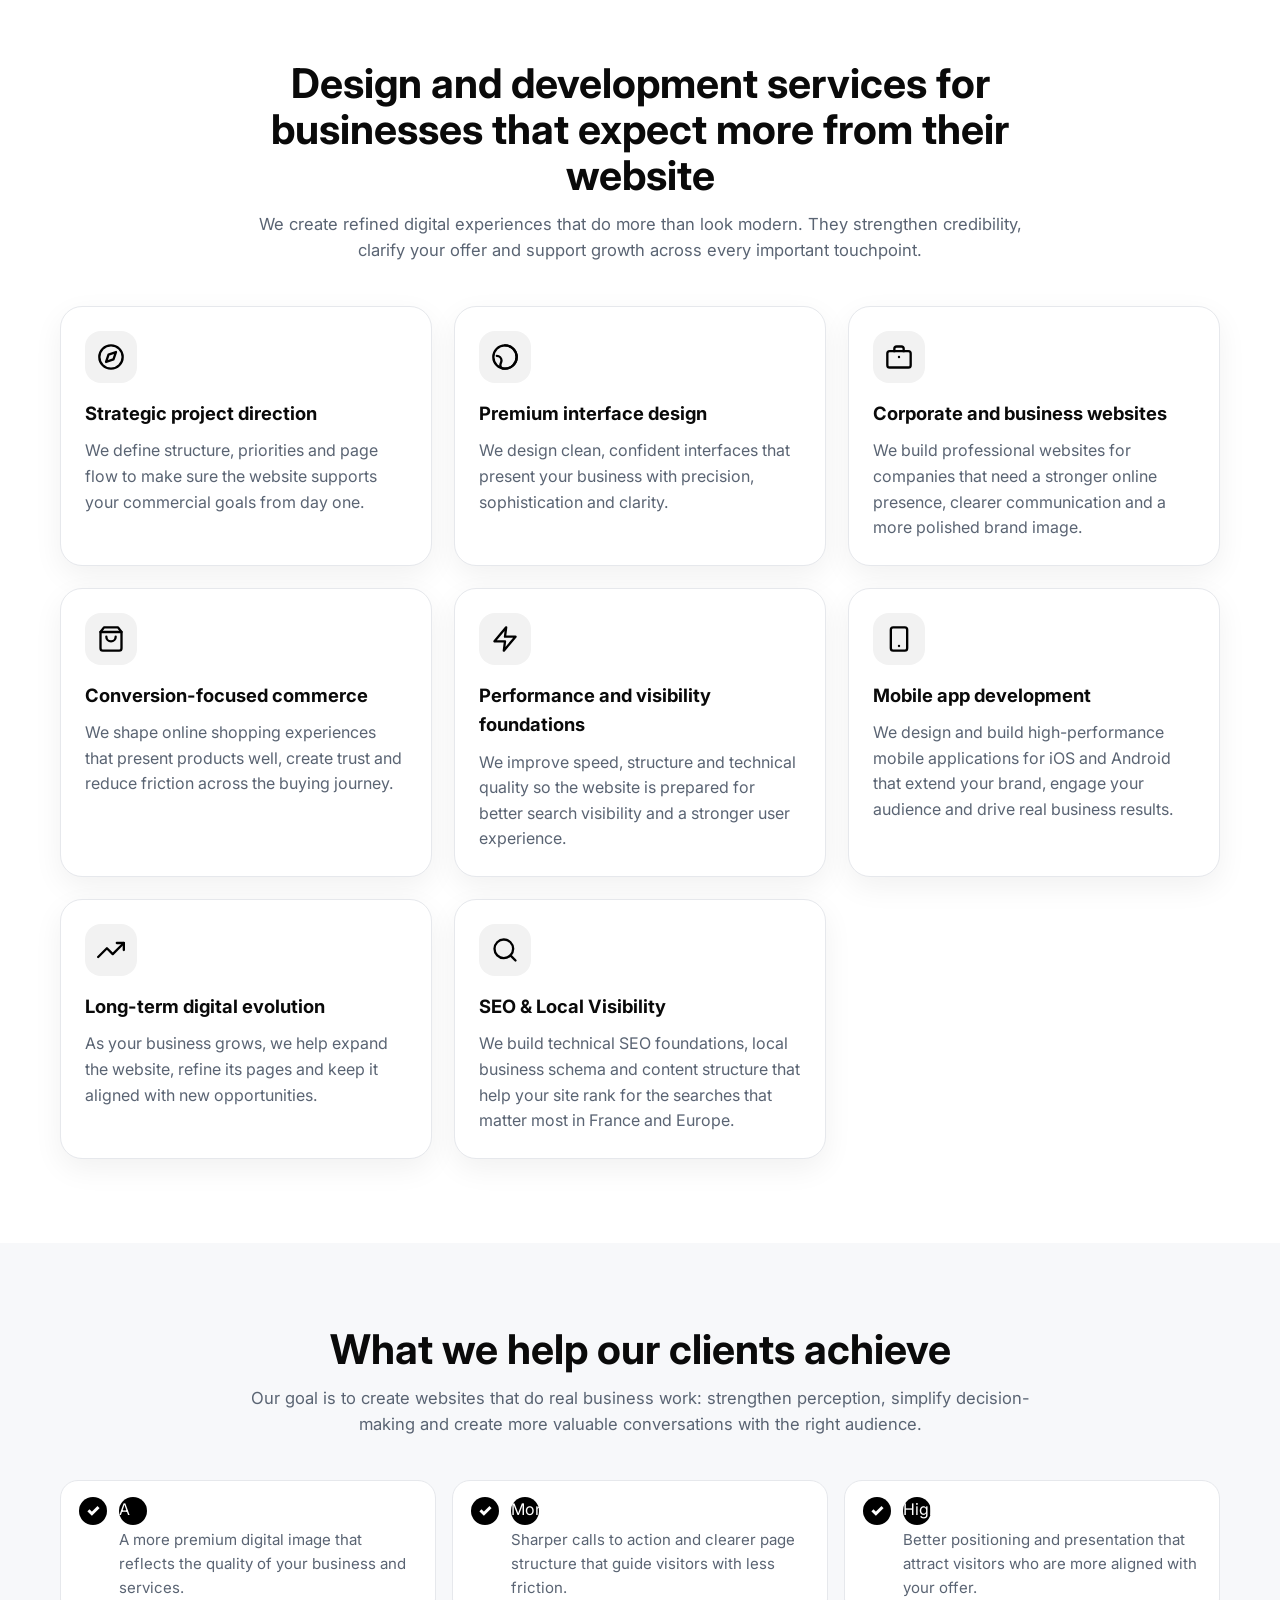
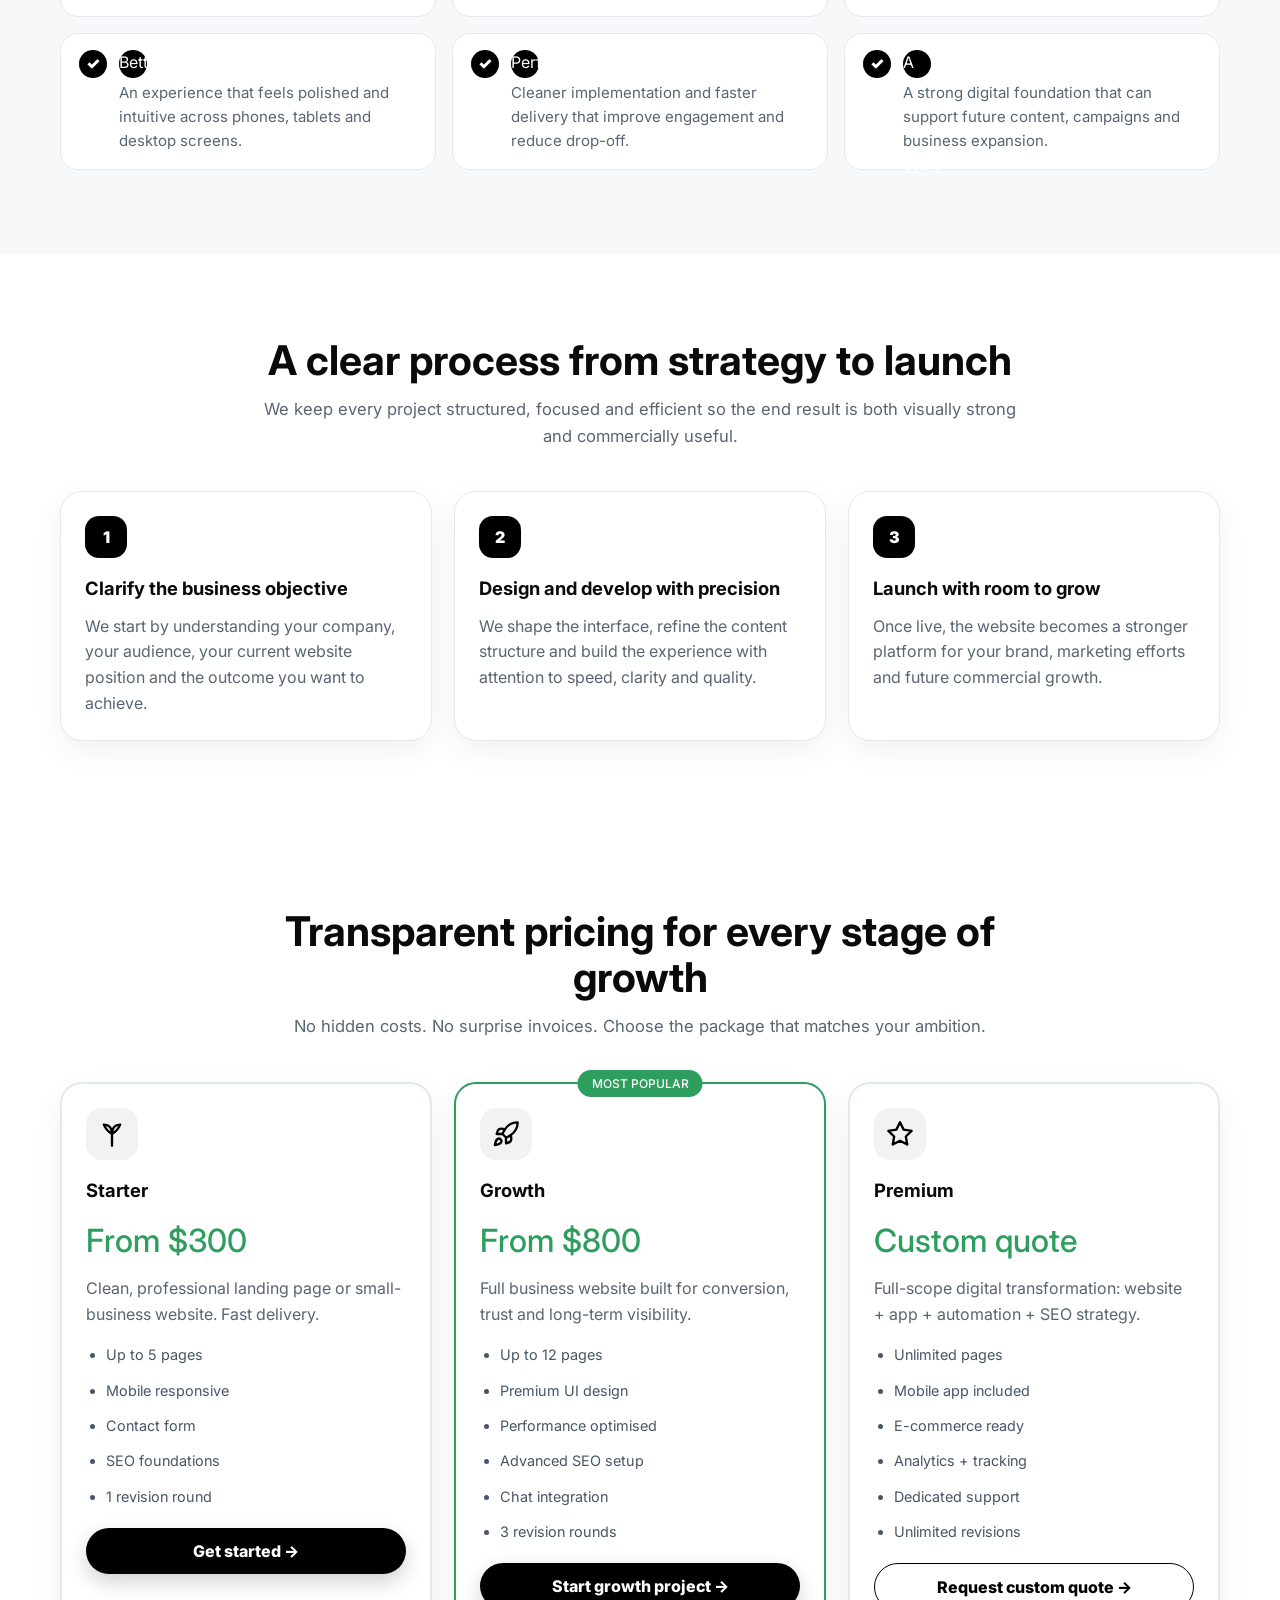
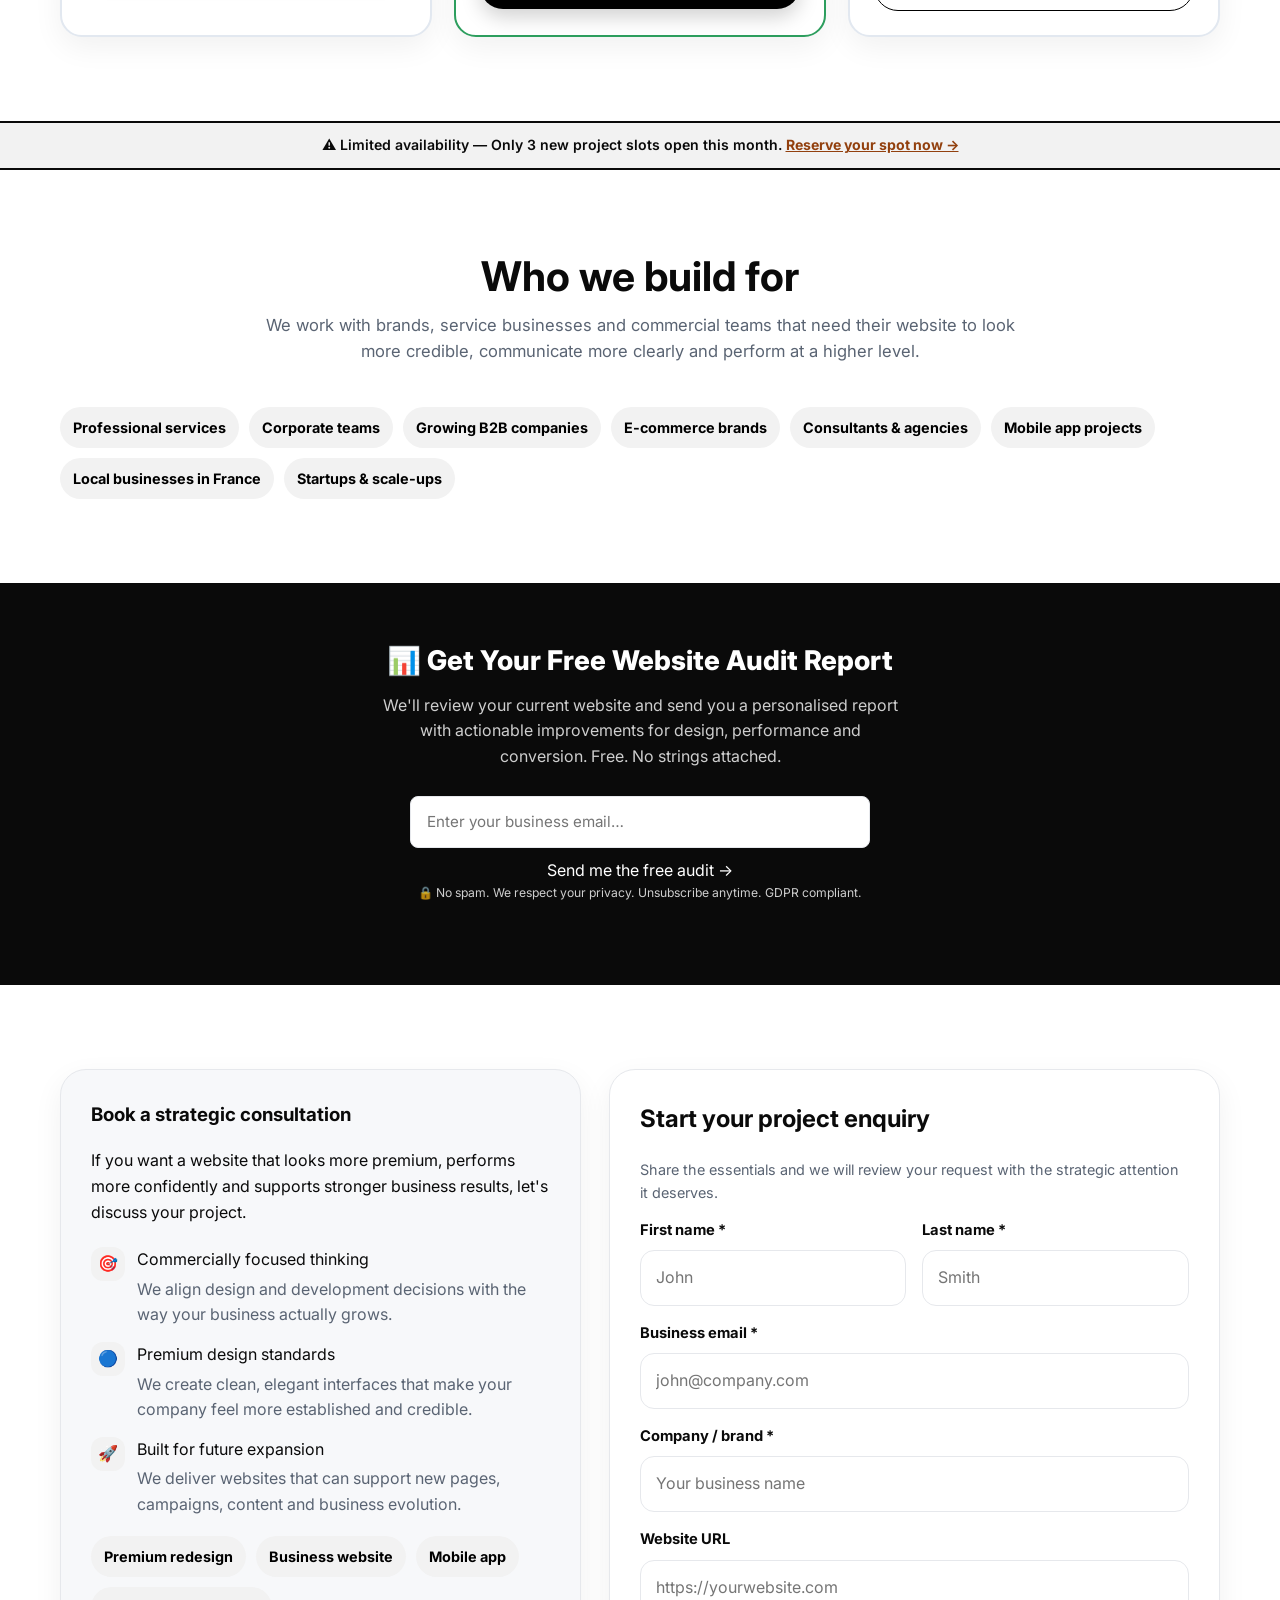
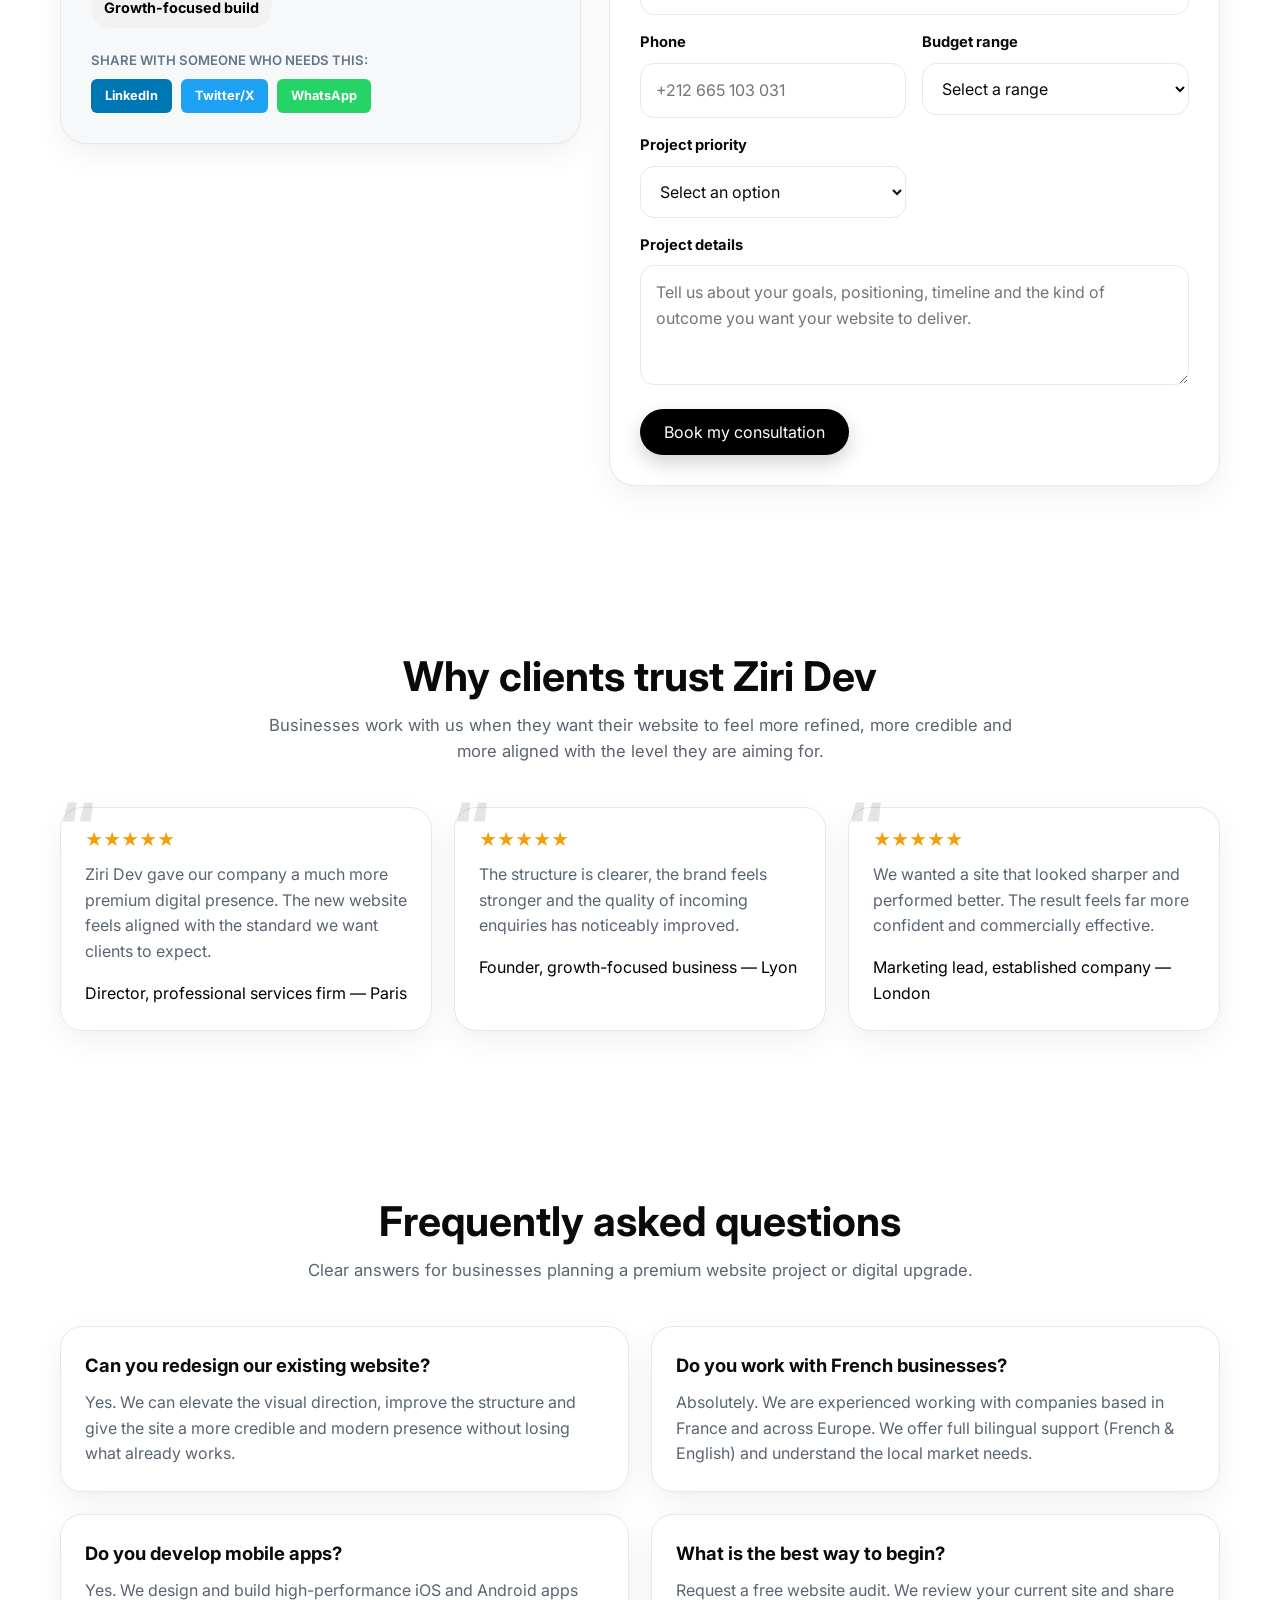
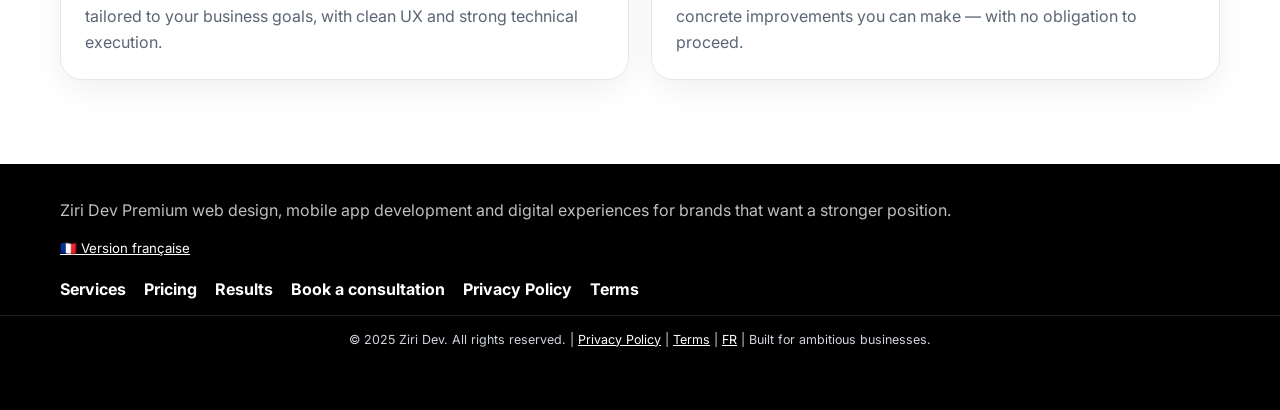
==== commit b59c652d: "Update pricing, contact anchor and typography" ====
--- a/index.html
+++ b/index.html
@@ -160,7 +160,7 @@
         "@id": "https://ziridev.vercel.app/#ecommerce-service",
         "serviceType": "E-commerce Development",
         "name": "E-commerce Website Development",
-        "description": "Full e-commerce stores from $400. Built with modern frameworks, payment integrations and SEO.",
+        "description": "Full e-commerce stores from $700. Built with modern frameworks, payment integrations and SEO.",
         "provider": { "@id": "https://ziridev.vercel.app/#organization" },
         "offers": {
           "@type": "Offer",
@@ -190,7 +190,7 @@
             "name": "How much does a website cost at Ziri Dev?",
             "acceptedAnswer": {
               "@type": "Answer",
-              "text": "Our prices start from $300 for landing pages and business websites. E-commerce starts from $400 and mobile apps from $400. We offer transparent, fixed pricing with no hidden fees."
+              "text": "Our prices start from $300 for landing pages and business websites. E-commerce starts from $700 and mobile apps from $400. We offer transparent, fixed pricing with no hidden fees."
             }
           },
           {
@@ -310,15 +310,15 @@
     #lead-popup .lp-close { position:absolute; top:10px; right:13px; background:none; border:none; cursor:pointer; font-size:1.1rem; color:#94a3b8; }
   </style>
 </head>
-<body>
+<spanody class="label-text">
 
 <!-- ── Scroll progress bar ── -->
 <div id="scroll-bar"></div>
 
 <!-- ── Sticky top announcement banner ── -->
 <div id="sticky-banner">
-  <span>🚀 <strong>Free website audit</strong> — Limited spots this month. <a href="#contact-anchor">Claim yours →</a></span>
-  <button class="close-banner" aria-label="Close banner" onclick="this.parentElement.remove()">×</button>
+  <span>🚀 <span class="label-text">Free website audit</span> — Limited spots this month. <a href="#contact-anchor">Claim yours →</a></span>
+  <spanutton class="close-banner label-text" aria-label="Close banner" onclick="this.parentElement.remove()">×</button>
 </div>
 
 <!-- ── Social proof ticker ── -->
@@ -355,7 +355,7 @@
     </nav>
     <div class="nav-actions">
       <a class="btn btn-primary" href="#contact-anchor">Book free audit</a>
-      <button class="menu-toggle" type="button" aria-label="Toggle menu" aria-expanded="false" data-menu-toggle>
+      <spanutton class="menu-toggle label-text" type="button" aria-label="Toggle menu" aria-expanded="false" data-menu-toggle>
         <svg viewBox="0 0 24 24" fill="none" stroke="currentColor" stroke-width="2.2" stroke-linecap="round"><path d="M4 7h16M4 12h16M4 17h16"/></svg>
       </button>
     </div>
@@ -386,10 +386,10 @@
         <h2>What sets our work apart</h2>
         <p>We focus on the details that elevate perception, improve usability and create stronger business outcomes.</p>
         <div class="mini-grid">
-          <div class="mini-card"><strong>Positioning</strong><span>Sharper messaging and presentation for a stronger brand impression</span></div>
-          <div class="mini-card"><strong>Execution</strong><span>Clean development, responsive behaviour and performance-led build quality</span></div>
-          <div class="mini-card"><strong>Conversion</strong><span>Clearer user journeys that guide visitors toward the right next step</span></div>
-          <div class="mini-card"><strong>Longevity</strong><span>A digital foundation designed to evolve with your business</span></div>
+          <div class="mini-card"><span class="label-text">Positioning</span><span>Sharper messaging and presentation for a stronger brand impression</span></div>
+          <div class="mini-card"><span class="label-text">Execution</span><span>Clean development, responsive behaviour and performance-led build quality</span></div>
+          <div class="mini-card"><span class="label-text">Conversion</span><span>Clearer user journeys that guide visitors toward the right next step</span></div>
+          <div class="mini-card"><span class="label-text">Longevity</span><span>A digital foundation designed to evolve with your business</span></div>
         </div>
       </aside>
     </div>
@@ -410,10 +410,10 @@
   <!-- ── STATS ── -->
   <section class="stats">
     <div class="container stats-grid">
-      <div class="stat"><strong data-count="120">0</strong><span>Projects Delivered</span></div>
-      <div class="stat"><strong data-count="98">0</strong><span>% Client Satisfaction</span></div>
-      <div class="stat"><strong data-count="4">0</strong><span>× Avg. Conversion Lift</span></div>
-      <div class="stat"><strong data-count="48">0</strong><span>Hrs Avg. First Delivery</span></div>
+      <div class="stat"><span data-count="120" class="label-text">0</span><span>Projects Delivered</span></div>
+      <div class="stat"><span data-count="98" class="label-text">0</span><span>% Client Satisfaction</span></div>
+      <div class="stat"><span data-count="4" class="label-text">0</span><span>× Avg. Conversion Lift</span></div>
+      <div class="stat"><span data-count="48" class="label-text">0</span><span>Hrs Avg. First Delivery</span></div>
     </div>
   </section>
 
@@ -477,12 +477,12 @@
         <p>Our goal is to create websites that do real business work: strengthen perception, simplify decision-making and create more valuable conversations with the right audience.</p>
       </div>
       <div class="check-grid">
-        <div class="check-item"><span>✓</span><div><strong>A stronger brand presence</strong><p>A more premium digital image that reflects the quality of your business and services.</p></div></div>
-        <div class="check-item"><span>✓</span><div><strong>More convincing user journeys</strong><p>Sharper calls to action and clearer page structure that guide visitors with less friction.</p></div></div>
-        <div class="check-item"><span>✓</span><div><strong>Higher-quality enquiries</strong><p>Better positioning and presentation that attract visitors who are more aligned with your offer.</p></div></div>
-        <div class="check-item"><span>✓</span><div><strong>Better mobile credibility</strong><p>An experience that feels polished and intuitive across phones, tablets and desktop screens.</p></div></div>
-        <div class="check-item"><span>✓</span><div><strong>Performance that supports growth</strong><p>Cleaner implementation and faster delivery that improve engagement and reduce drop-off.</p></div></div>
-        <div class="check-item"><span>✓</span><div><strong>A website ready to scale</strong><p>A strong digital foundation that can support future content, campaigns and business expansion.</p></div></div>
+        <div class="check-item"><span>✓</span><div><span class="label-text">A stronger brand presence</span><p>A more premium digital image that reflects the quality of your business and services.</p></div></div>
+        <div class="check-item"><span>✓</span><div><span class="label-text">More convincing user journeys</span><p>Sharper calls to action and clearer page structure that guide visitors with less friction.</p></div></div>
+        <div class="check-item"><span>✓</span><div><span class="label-text">Higher-quality enquiries</span><p>Better positioning and presentation that attract visitors who are more aligned with your offer.</p></div></div>
+        <div class="check-item"><span>✓</span><div><span class="label-text">Better mobile credibility</span><p>An experience that feels polished and intuitive across phones, tablets and desktop screens.</p></div></div>
+        <div class="check-item"><span>✓</span><div><span class="label-text">Performance that supports growth</span><p>Cleaner implementation and faster delivery that improve engagement and reduce drop-off.</p></div></div>
+        <div class="check-item"><span>✓</span><div><span class="label-text">A website ready to scale</span><p>A strong digital foundation that can support future content, campaigns and business expansion.</p></div></div>
       </div>
     </div>
   </section>
@@ -525,7 +525,7 @@
         <article class="card" style="border:2px solid #e2e8f0;">
           <div class="icon"><svg width="28" height="28" viewBox="0 0 24 24" fill="none" stroke="currentColor" stroke-width="2" stroke-linecap="round" stroke-linejoin="round" aria-hidden="true"><path d="M12 22V12M12 12C12 12 7 9 5 4c4 0 7 2 7 8zM12 12c0 0 5-3 7-8-4 0-7 2-7 8z"/></svg></div>
           <h3>Starter</h3>
-          <p style="font-size:2rem;font-weight:900;color:#2d9e5e;margin:10px 0;">From $300</p>
+          <p style="font-size:2rem;font-weight:500;color:#2d9e5e;margin:10px 0;">From $300</p>
           <p>Clean, professional landing page or small-business website. Fast delivery.</p>
           <ul style="text-align:left;margin:14px 0 18px;padding-left:20px;font-size:.9rem;color:#475569;line-height:1.9;">
             <li>Up to 5 pages</li>
@@ -537,10 +537,10 @@
           <a class="btn btn-primary" href="#contact-anchor" style="display:block;text-align:center;">Get started →</a>
         </article>
         <article class="card" style="border:2px solid #2d9e5e;position:relative;">
-          <div style="position:absolute;top:-14px;left:50%;transform:translateX(-50%);background:#2d9e5e;color:#fff;font-size:.75rem;font-weight:700;padding:4px 14px;border-radius:20px;">MOST POPULAR</div>
+          <div style="position:absolute;top:-14px;left:50%;transform:translateX(-50%);background:#2d9e5e;color:#fff;font-size:.75rem;font-weight:500;padding:4px 14px;border-radius:20px;">MOST POPULAR</div>
           <div class="icon"><svg width="28" height="28" viewBox="0 0 24 24" fill="none" stroke="currentColor" stroke-width="2" stroke-linecap="round" stroke-linejoin="round" aria-hidden="true"><path d="M4.5 16.5c-1.5 1.26-2 5-2 5s3.74-.5 5-2c.71-.84.7-2.13-.09-2.91a2.18 2.18 0 0 0-2.91-.09z"/><path d="m12 15-3-3a22 22 0 0 1 2-3.95A12.88 12.88 0 0 1 22 2c0 2.72-.78 7.5-6 11a22.35 22.35 0 0 1-4 2z"/><path d="M9 12H4s.55-3.03 2-4c1.62-1.08 5 0 5 0"/><path d="M12 15v5s3.03-.55 4-2c1.08-1.62 0-5 0-5"/></svg></div>
           <h3>Growth</h3>
-          <p style="font-size:2rem;font-weight:900;color:#2d9e5e;margin:10px 0;">From $800</p>
+          <p style="font-size:2rem;font-weight:500;color:#2d9e5e;margin:10px 0;">From $800</p>
           <p>Full business website built for conversion, trust and long-term visibility.</p>
           <ul style="text-align:left;margin:14px 0 18px;padding-left:20px;font-size:.9rem;color:#475569;line-height:1.9;">
             <li>Up to 12 pages</li>
@@ -555,7 +555,7 @@
         <article class="card" style="border:2px solid #e2e8f0;">
           <div class="icon"><svg width="28" height="28" viewBox="0 0 24 24" fill="none" stroke="currentColor" stroke-width="2" stroke-linecap="round" stroke-linejoin="round" aria-hidden="true"><polygon points="12 2 15.09 8.26 22 9.27 17 14.14 18.18 21.02 12 17.77 5.82 21.02 7 14.14 2 9.27 8.91 8.26 12 2"/></svg></div>
           <h3>Premium</h3>
-          <p style="font-size:2rem;font-weight:900;color:#2d9e5e;margin:10px 0;">Custom quote</p>
+          <p style="font-size:2rem;font-weight:500;color:#2d9e5e;margin:10px 0;">Custom quote</p>
           <p>Full-scope digital transformation: website + app + automation + SEO strategy.</p>
           <ul style="text-align:left;margin:14px 0 18px;padding-left:20px;font-size:.9rem;color:#475569;line-height:1.9;">
             <li>Unlimited pages</li>
@@ -573,7 +573,7 @@
 
   <!-- ── URGENCY BAR ── -->
   <div class="urgency-bar">
-    ⚠️ Limited availability — Only <strong>3 new project slots</strong> open this month. <a href="#contact-anchor" style="color:#92400e;font-weight:700;">Reserve your spot now →</a>
+    ⚠️ Limited availability — Only <span class="label-text">3 new project slots</span> open this month. <a href="#contact-anchor" style="color:#92400e;font-weight:700;">Reserve your spot now →</a>
   </div>
 
   <!-- ── WHO WE BUILD FOR ── -->
@@ -606,7 +606,7 @@
     <div id="brevo-form-container">
       <form class="lead-form" id="auditLeadForm" onsubmit="submitLeadForm(event)">
         <input type="email" id="leadEmail" placeholder="Enter your business email…" required autocomplete="email" />
-        <button type="submit">Send me the free audit →</button>
+        <spanutton type="submit" class="label-text">Send me the free audit →</button>
       </form>
       <p class="lead-note">🔒 No spam. We respect your privacy. Unsubscribe anytime. GDPR compliant.</p>
     </div>
@@ -620,9 +620,9 @@
         <h3>Book a strategic consultation</h3>
         <p>If you want a website that looks more premium, performs more confidently and supports stronger business results, let's discuss your project.</p>
         <div class="info-list">
-          <div class="item"><div class="info-dot">🎯</div><div><strong>Commercially focused thinking</strong>We align design and development decisions with the way your business actually grows.</div></div>
-          <div class="item"><div class="info-dot">🔵</div><div><strong>Premium design standards</strong>We create clean, elegant interfaces that make your company feel more established and credible.</div></div>
-          <div class="item"><div class="info-dot">🚀</div><div><strong>Built for future expansion</strong>We deliver websites that can support new pages, campaigns, content and business evolution.</div></div>
+          <div class="item"><div class="info-dot">🎯</div><div><span class="label-text">Commercially focused thinking</span>We align design and development decisions with the way your business actually grows.</div></div>
+          <div class="item"><div class="info-dot">🔵</div><div><span class="label-text">Premium design standards</span>We create clean, elegant interfaces that make your company feel more established and credible.</div></div>
+          <div class="item"><div class="info-dot">🚀</div><div><span class="label-text">Built for future expansion</span>We deliver websites that can support new pages, campaigns, content and business evolution.</div></div>
         </div>
         <div class="badge-row">
           <span>Premium redesign</span>
@@ -702,7 +702,7 @@
               <textarea id="message" name="message" placeholder="Tell us about your goals, positioning, timeline and the kind of outcome you want your website to deliver."></textarea>
             </div>
             <div class="field field-full">
-              <button class="btn btn-primary" type="submit">Book my consultation</button>
+              <spanutton class="btn btn-primary label-text" type="submit">Book my consultation</button>
             </div>
           </div>
         </form>
@@ -723,17 +723,17 @@
         <article class="card quote">
           <div style="color:#f59e0b;font-size:1.1rem;margin-bottom:8px;">★★★★★</div>
           <p>Ziri Dev gave our company a much more premium digital presence. The new website feels aligned with the standard we want clients to expect.</p>
-          <strong>Director, professional services firm — Paris</strong>
+          <span class="label-text">Director, professional services firm — Paris</span>
         </article>
         <article class="card quote">
           <div style="color:#f59e0b;font-size:1.1rem;margin-bottom:8px;">★★★★★</div>
           <p>The structure is clearer, the brand feels stronger and the quality of incoming enquiries has noticeably improved.</p>
-          <strong>Founder, growth-focused business — Lyon</strong>
+          <span class="label-text">Founder, growth-focused business — Lyon</span>
         </article>
         <article class="card quote">
           <div style="color:#f59e0b;font-size:1.1rem;margin-bottom:8px;">★★★★★</div>
           <p>We wanted a site that looked sharper and performed better. The result feels far more confident and commercially effective.</p>
-          <strong>Marketing lead, established company — London</strong>
+          <span class="label-text">Marketing lead, established company — London</span>
         </article>
       </div>
     </div>
@@ -759,7 +759,7 @@
 <footer class="site-footer">
   <div class="container footer-grid">
     <div>
-      <strong>Ziri Dev</strong><br />
+      <span class="label-text">Ziri Dev</span><spanr / class="label-text">
       Premium web design, mobile app development and digital experiences for brands that want a stronger position.
       <div style="margin-top:14px;display:flex;gap:12px;flex-wrap:wrap;">
         <a href="https://ziridev-fr.vercel.app" style="color:#ffffff;font-size:.83rem;text-decoration:underline;">🇫🇷 Version française</a>
@@ -786,10 +786,10 @@
 <!-- ── EXIT INTENT POPUP ── -->
 <div id="exit-overlay" role="dialog" aria-modal="true" aria-label="Wait — free offer">
   <div id="exit-box">
-    <button id="exit-close" aria-label="Close">×</button>
+    <spanutton id="exit-close" aria-label="Close" class="label-text">×</button>
     <div style="font-size:2.5rem;margin-bottom:8px;">🎁</div>
     <h2>Wait! Before you go…</h2>
-    <p>Get a <strong>free personalised website audit</strong> — we'll review your site and send you a report with specific improvements for design, speed and conversion.</p>
+    <p>Get a <span class="label-text">free personalised website audit</span> — we'll review your site and send you a report with specific improvements for design, speed and conversion.</p>
     <div class="exit-btns">
       <a href="#contact-anchor" class="exit-yes" onclick="document.getElementById('exit-overlay').classList.remove('active')">Yes, I want my free audit</a>
       <span class="exit-no" onclick="document.getElementById('exit-overlay').classList.remove('active')" role="button" tabindex="0">No thanks</span>
@@ -804,12 +804,12 @@
 
 <!-- ── POPUNDER LEAD FORM (appears after 30s) ── -->
 <div id="lead-popup">
-  <button class="lp-close" aria-label="Close" onclick="document.getElementById('lead-popup').classList.remove('active')">×</button>
+  <spanutton class="lp-close label-text" aria-label="Close" onclick="document.getElementById('lead-popup').classList.remove('active')">×</button>
   <h4>💡 Free website tips for your business</h4>
   <p>Get our free guide: <em>"5 mistakes that are costing your website leads"</em></p>
   <form onsubmit="submitPopupForm(event)">
     <input type="email" id="popupEmail" placeholder="Your email address" required />
-    <button type="submit" class="lp-btn">Send me the free guide →</button>
+    <spanutton type="submit" class="lp-btn label-text">Send me the free guide →</button>
   </form>
 </div>
 
--- a/assets/css/style.css
+++ b/assets/css/style.css
@@ -1364,3 +1364,60 @@
   .form-panel { order: 1 !important; }
   .info-panel { order: 2 !important; }
 }
+
+
+/* === Force white background, black buttons, right-aligned hamburger, no bold text tags === */
+.label-text { font-weight: inherit !important; }
+.mini-card .label-text {
+  display: block;
+  font-size: 1.55rem;
+  margin-bottom: 6px;
+  color: var(--text);
+}
+.stat .label-text {
+  display: block;
+  color: #000000 !important;
+  font-size: clamp(1.7rem, 3vw, 2.4rem);
+  line-height: 1;
+  margin-bottom: 8px;
+}
+.check-item .label-text {
+  display: block;
+  margin-bottom: 3px;
+  color: var(--text);
+}
+.info-list .item .label-text {
+  color: var(--text);
+  display: block;
+  margin-bottom: 4px;
+}
+.quote .label-text { color: #000000 !important; }
+.chat-header .label-text {
+  display: block;
+  font-size: 0.97rem;
+}
+.legal-page .legal-warning .label-text,
+.legal-page .legal-highlight .label-text {
+  font-weight: inherit !important;
+}
+@media (max-width: 860px) {
+  .site-nav {
+    display: flex;
+    align-items: center;
+    justify-content: space-between;
+  }
+  .nav-actions {
+    margin-left: auto;
+    display: flex;
+    align-items: center;
+    justify-content: flex-end;
+  }
+  .menu-toggle {
+    margin-left: auto;
+    order: 3;
+  }
+}
+#contact-anchor,
+#contactForm {
+  scroll-margin-top: 110px;
+}
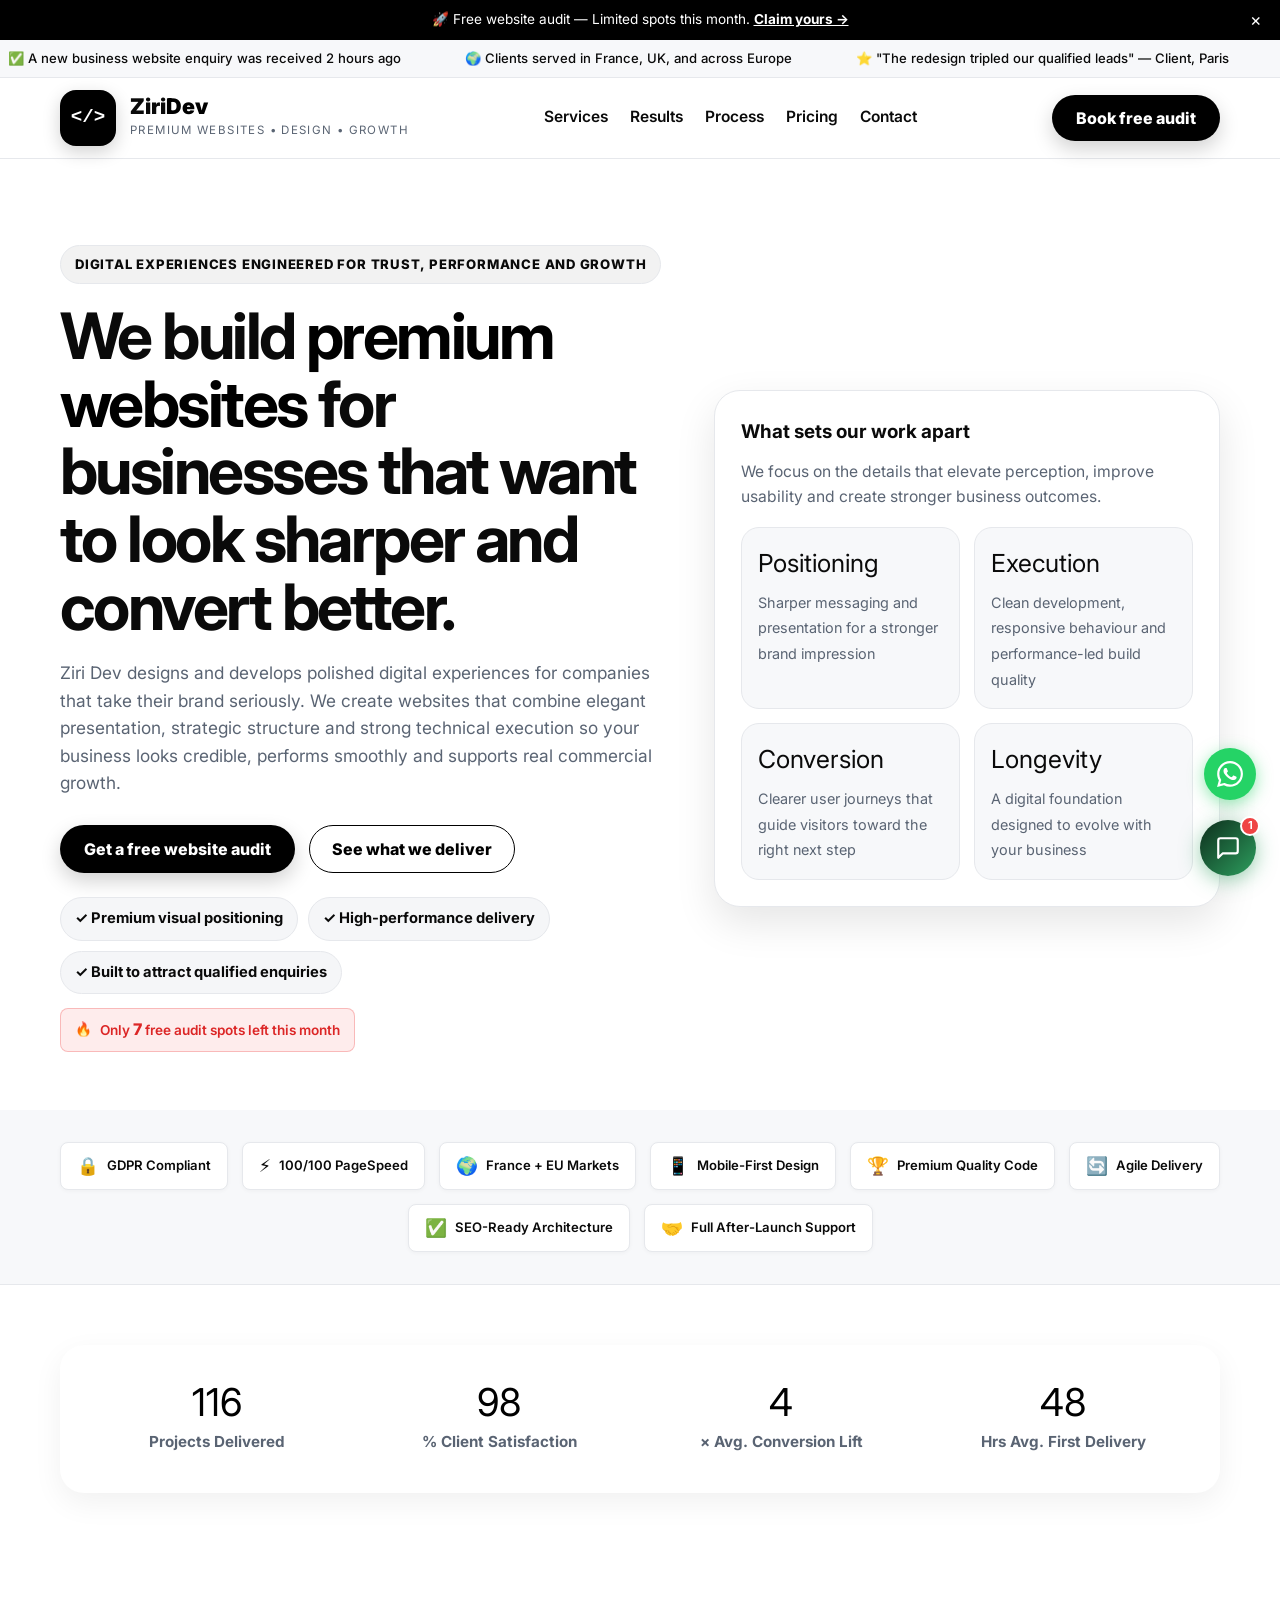
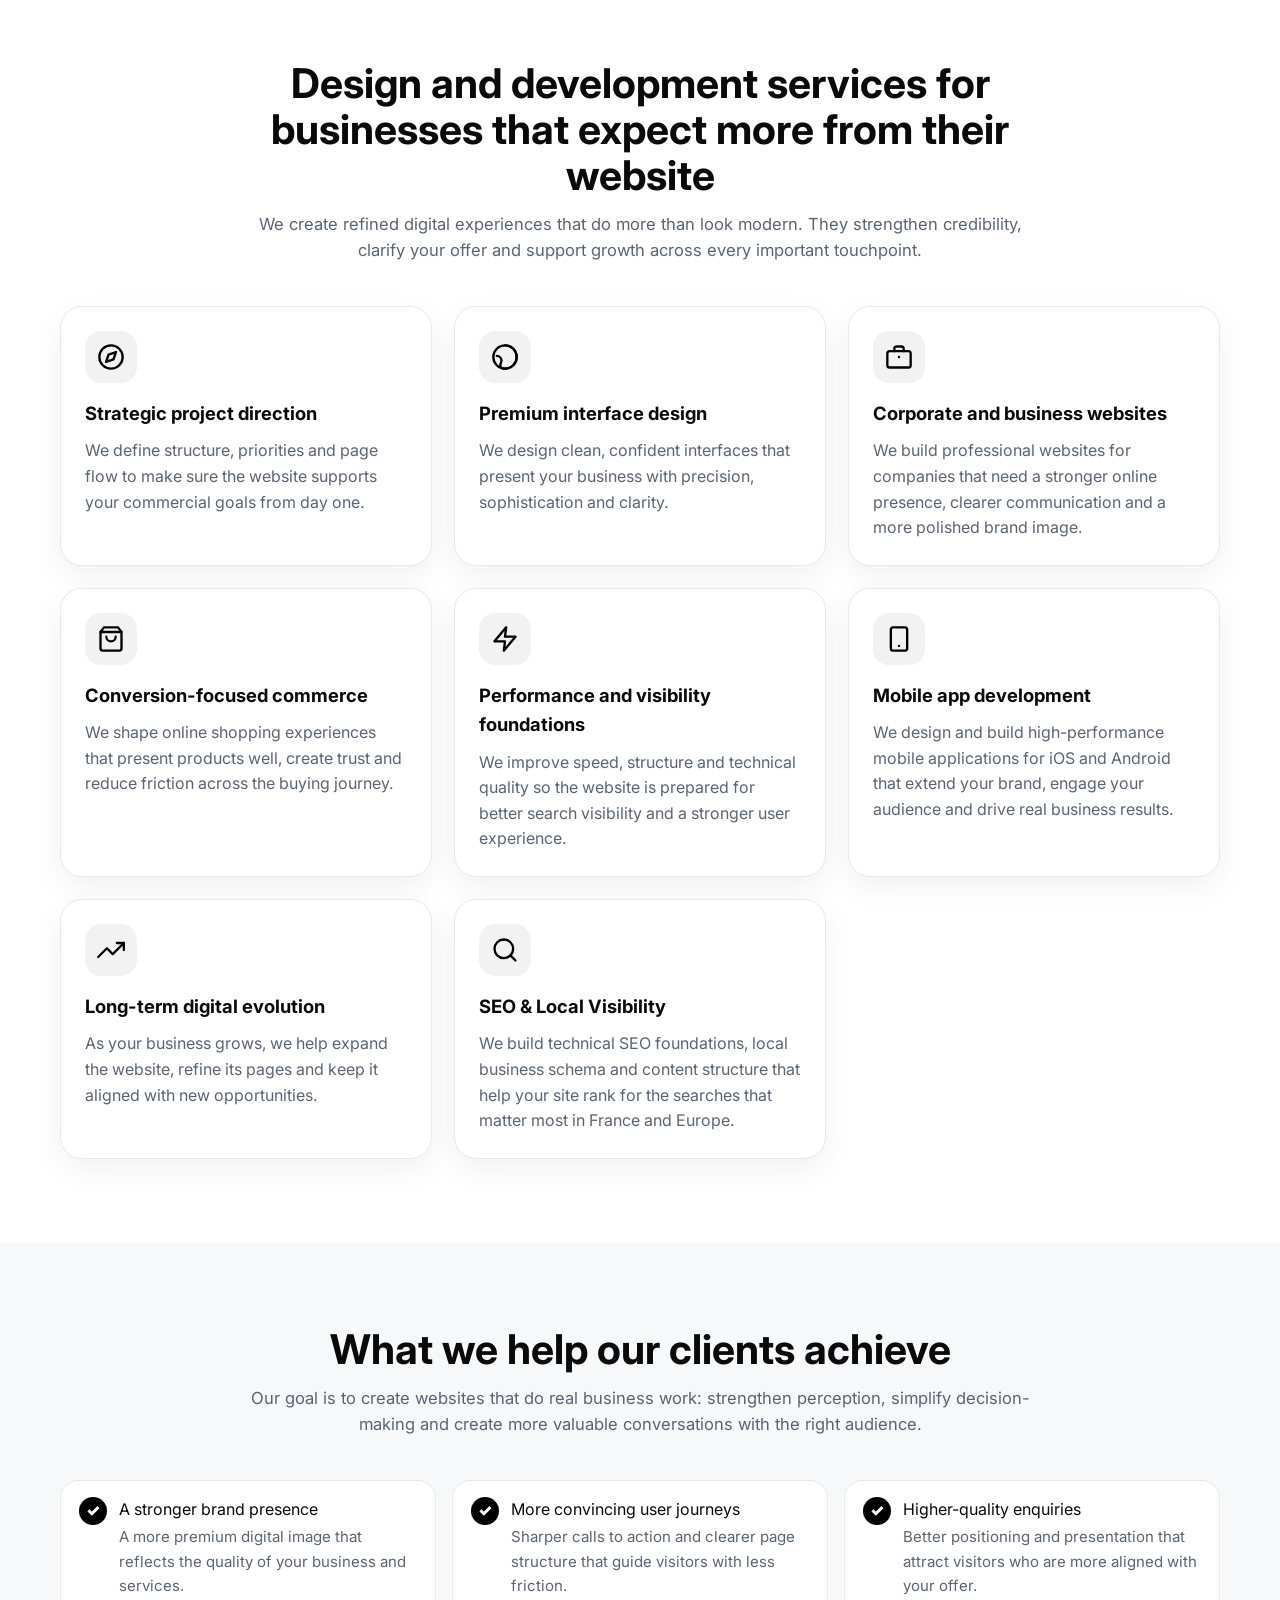
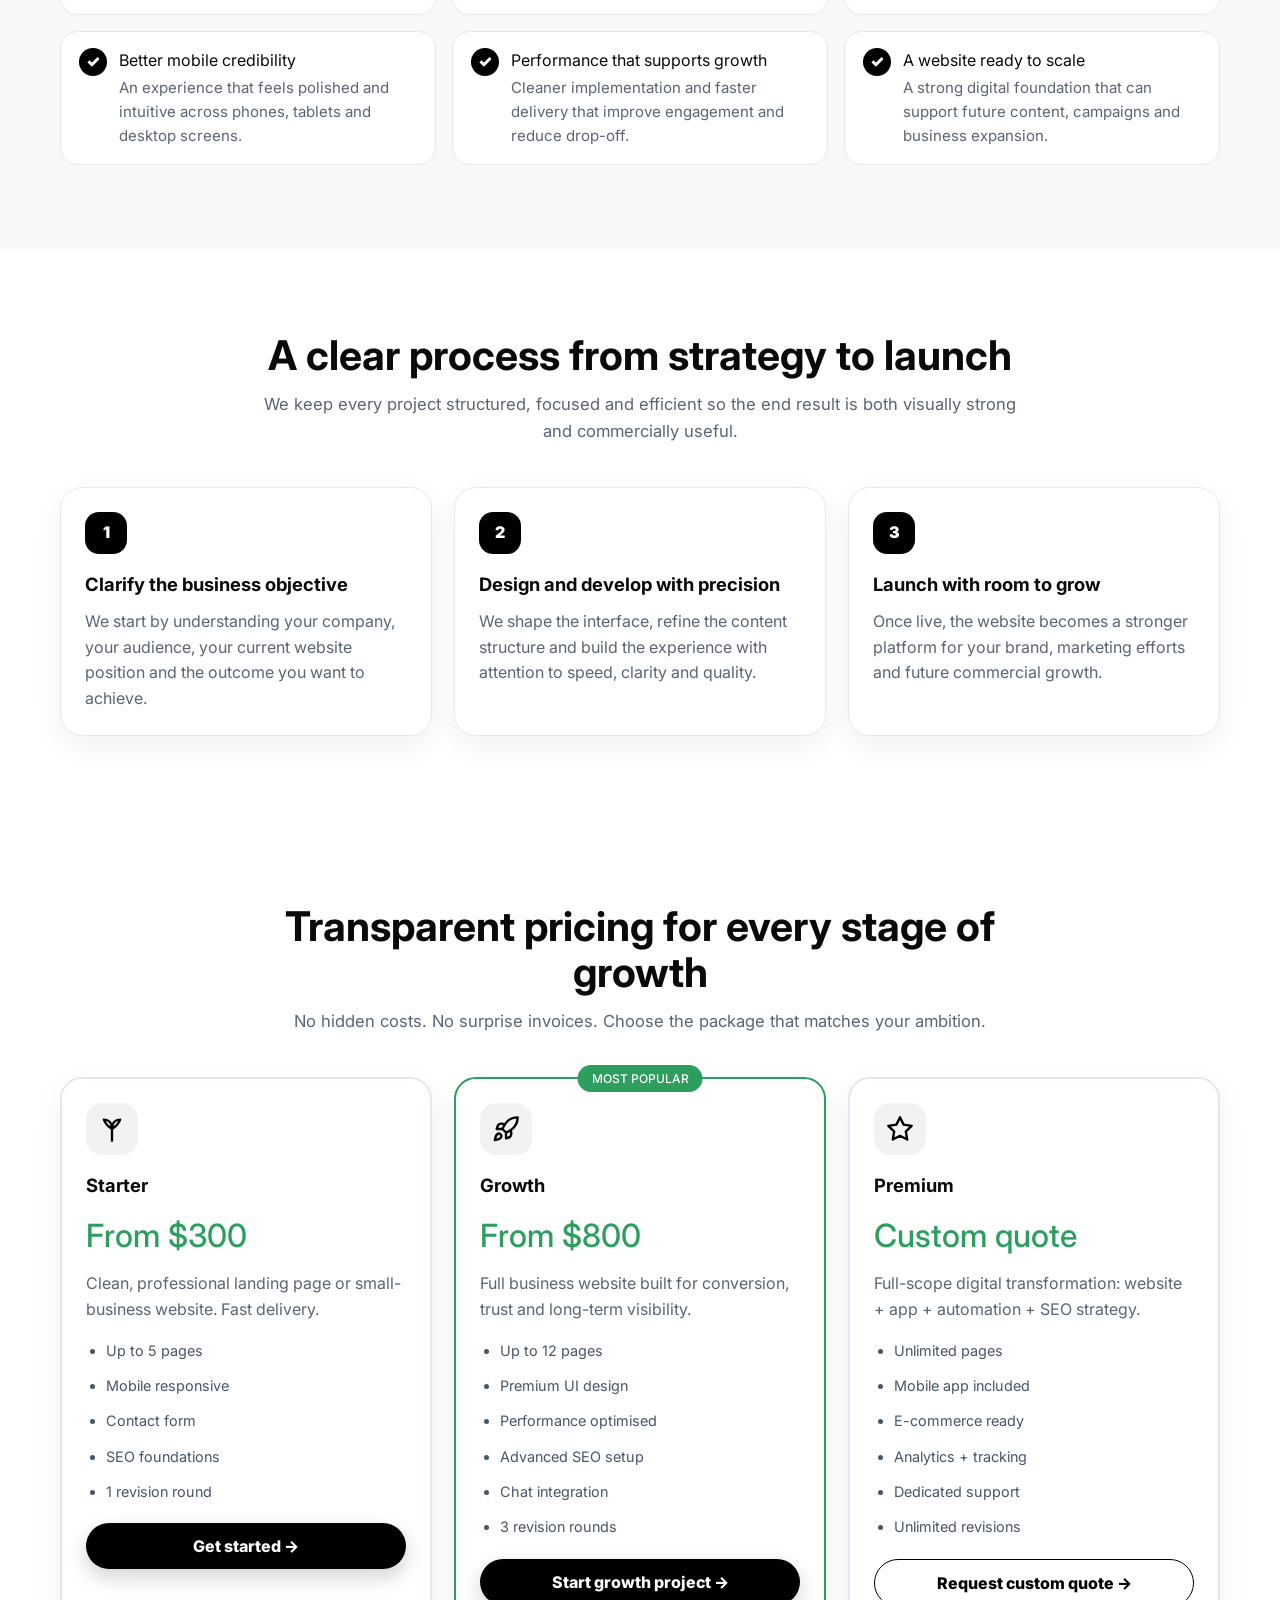
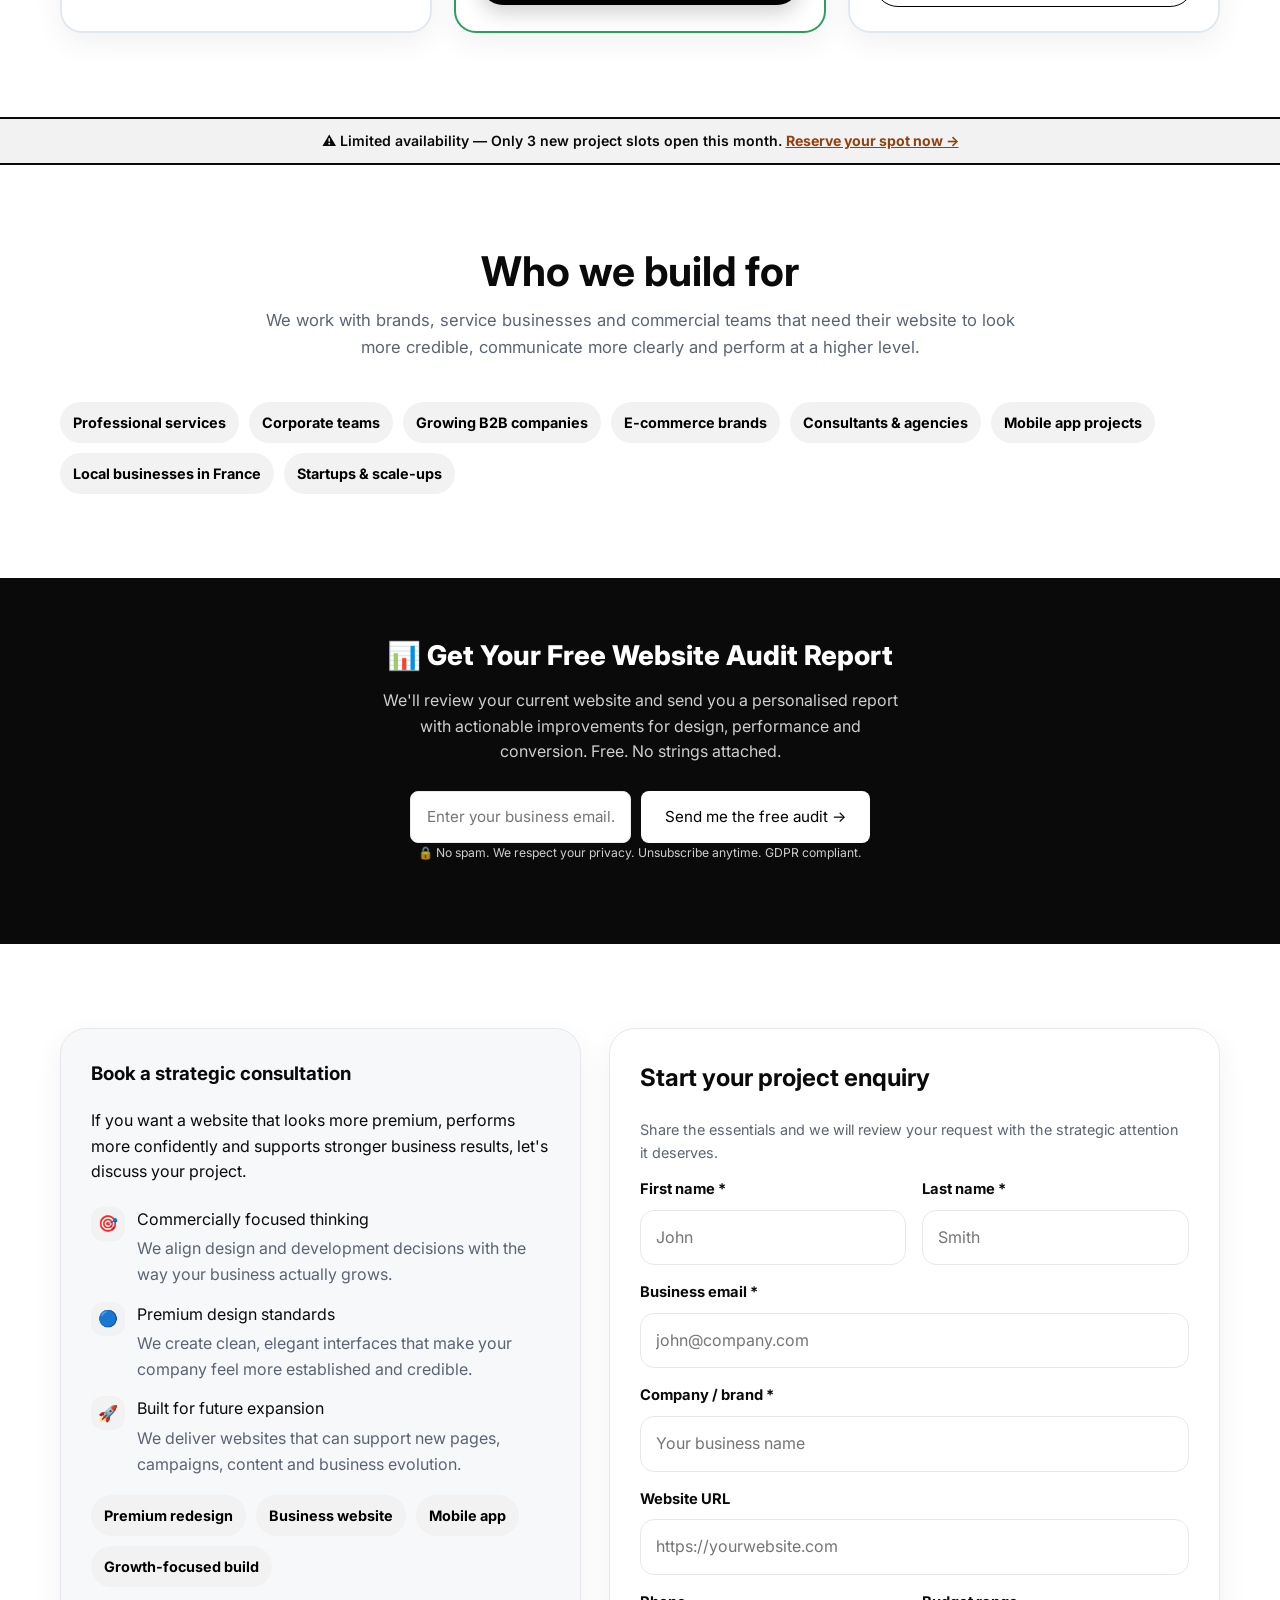
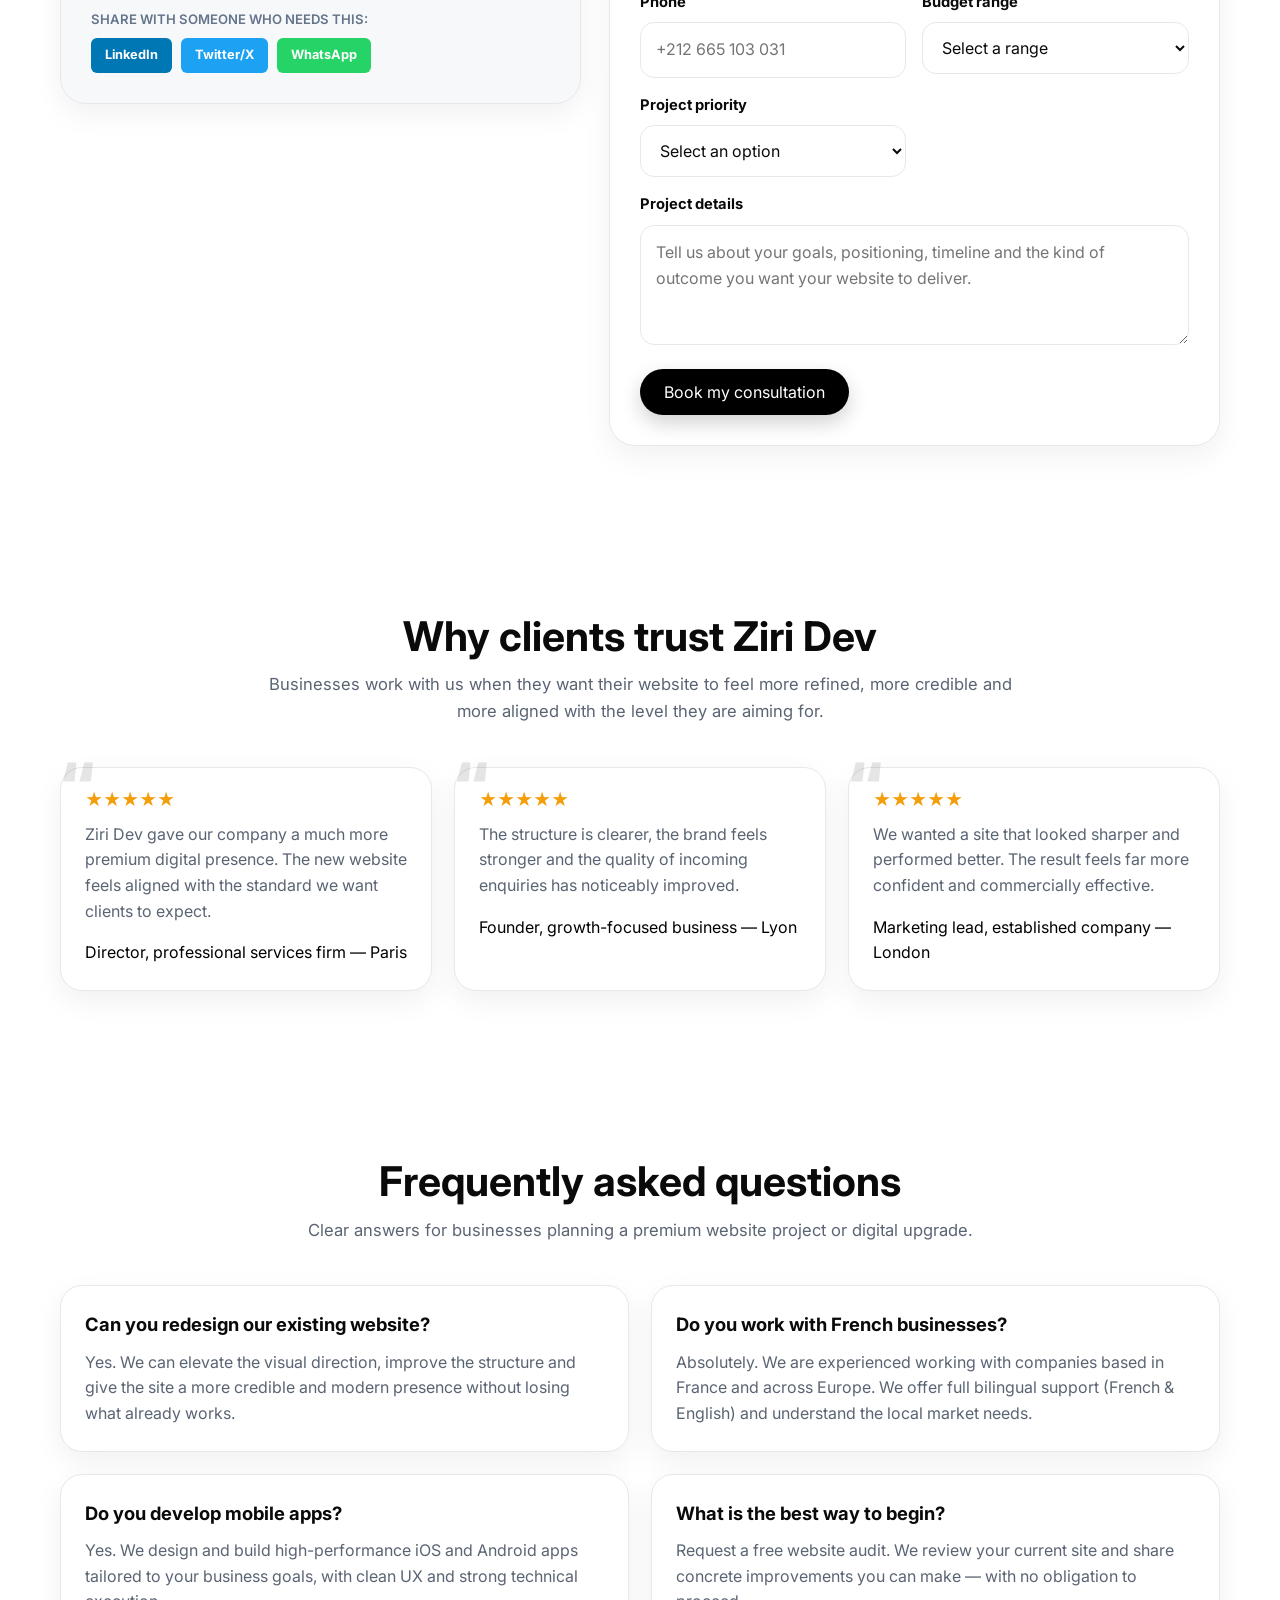
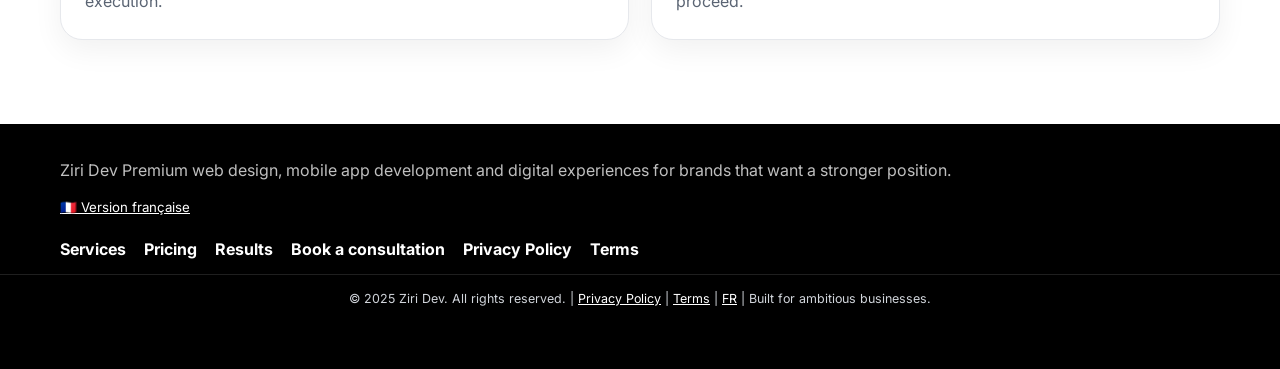
==== commit 679f95ec: "Fix broken button tags and restore direct form submission" ====
--- a/index.html
+++ b/index.html
@@ -318,7 +318,7 @@
 <!-- ── Sticky top announcement banner ── -->
 <div id="sticky-banner">
   <span>🚀 <span class="label-text">Free website audit</span> — Limited spots this month. <a href="#contact-anchor">Claim yours →</a></span>
-  <spanutton class="close-banner label-text" aria-label="Close banner" onclick="this.parentElement.remove()">×</button>
+  <button class="close-banner label-text" aria-label="Close banner" onclick="this.parentElement.remove()">×</button>
 </div>
 
 <!-- ── Social proof ticker ── -->
@@ -355,7 +355,7 @@
     </nav>
     <div class="nav-actions">
       <a class="btn btn-primary" href="#contact-anchor">Book free audit</a>
-      <spanutton class="menu-toggle label-text" type="button" aria-label="Toggle menu" aria-expanded="false" data-menu-toggle>
+      <button class="menu-toggle label-text" type="button" aria-label="Toggle menu" aria-expanded="false" data-menu-toggle>
         <svg viewBox="0 0 24 24" fill="none" stroke="currentColor" stroke-width="2.2" stroke-linecap="round"><path d="M4 7h16M4 12h16M4 17h16"/></svg>
       </button>
     </div>
@@ -606,7 +606,7 @@
     <div id="brevo-form-container">
       <form class="lead-form" id="auditLeadForm" onsubmit="submitLeadForm(event)">
         <input type="email" id="leadEmail" placeholder="Enter your business email…" required autocomplete="email" />
-        <spanutton type="submit" class="label-text">Send me the free audit →</button>
+        <button type="submit" class="label-text">Send me the free audit →</button>
       </form>
       <p class="lead-note">🔒 No spam. We respect your privacy. Unsubscribe anytime. GDPR compliant.</p>
     </div>
@@ -644,10 +644,11 @@
       <div class="form-panel" id="contact-anchor">
         <h2>Start your project enquiry</h2>
         <p class="form-note">Share the essentials and we will review your request with the strategic attention it deserves.</p>
-        <form id="contactForm" novalidate>
+        <form id="contactForm" action="https://formsubmit.co/admin@novatvhub.com" method="POST" accept-charset="UTF-8">
           <input type="hidden" name="_subject" value="Ziri Dev project enquiry (EN)" />
           <input type="hidden" name="_captcha" value="false" />
           <input type="hidden" name="_template" value="table" />
+          <input type="hidden" name="_next" value="https://ziridev.vercel.app/thank-you.html" />
           <div class="form-grid">
             <div class="field">
               <label for="fname">First name *</label>
@@ -702,7 +703,7 @@
               <textarea id="message" name="message" placeholder="Tell us about your goals, positioning, timeline and the kind of outcome you want your website to deliver."></textarea>
             </div>
             <div class="field field-full">
-              <spanutton class="btn btn-primary label-text" type="submit">Book my consultation</button>
+              <button class="btn btn-primary label-text" type="submit">Book my consultation</button>
             </div>
           </div>
         </form>
@@ -786,7 +787,7 @@
 <!-- ── EXIT INTENT POPUP ── -->
 <div id="exit-overlay" role="dialog" aria-modal="true" aria-label="Wait — free offer">
   <div id="exit-box">
-    <spanutton id="exit-close" aria-label="Close" class="label-text">×</button>
+    <button id="exit-close" aria-label="Close" class="label-text">×</button>
     <div style="font-size:2.5rem;margin-bottom:8px;">🎁</div>
     <h2>Wait! Before you go…</h2>
     <p>Get a <span class="label-text">free personalised website audit</span> — we'll review your site and send you a report with specific improvements for design, speed and conversion.</p>
@@ -804,12 +805,12 @@
 
 <!-- ── POPUNDER LEAD FORM (appears after 30s) ── -->
 <div id="lead-popup">
-  <spanutton class="lp-close label-text" aria-label="Close" onclick="document.getElementById('lead-popup').classList.remove('active')">×</button>
+  <button class="lp-close label-text" aria-label="Close" onclick="document.getElementById('lead-popup').classList.remove('active')">×</button>
   <h4>💡 Free website tips for your business</h4>
   <p>Get our free guide: <em>"5 mistakes that are costing your website leads"</em></p>
   <form onsubmit="submitPopupForm(event)">
     <input type="email" id="popupEmail" placeholder="Your email address" required />
-    <spanutton type="submit" class="lp-btn label-text">Send me the free guide →</button>
+    <button type="submit" class="lp-btn label-text">Send me the free guide →</button>
   </form>
 </div>
 
--- a/assets/css/style.css
+++ b/assets/css/style.css
@@ -348,7 +348,7 @@
   gap: 12px;
   align-items: flex-start;
 }
-.check-item span {
+.check-item > span {
   display: inline-grid;
   place-items: center;
   width: 28px;
@@ -358,6 +358,9 @@
   color: #67e8f9;
   flex: 0 0 auto;
   font-weight: 900;
+}
+.check-item > div {
+  min-width: 0;
 }
 .check-item strong { display: block; margin-bottom: 3px; }
 .check-item p { margin: 0; color: rgba(255,255,255,0.78); font-size: 0.94rem; }
@@ -1044,9 +1047,16 @@
   border: 1px solid var(--line) !important;
   color: var(--text);
 }
-.check-item span {
+.check-item > span {
   background: #000000 !important;
   color: #ffffff !important;
+}
+.check-item .label-text {
+  background: transparent !important;
+  width: auto !important;
+  height: auto !important;
+  border-radius: 0 !important;
+  color: var(--text) !important;
 }
 .check-item p { color: var(--muted) !important; }
 .check-item strong { color: var(--text); }
